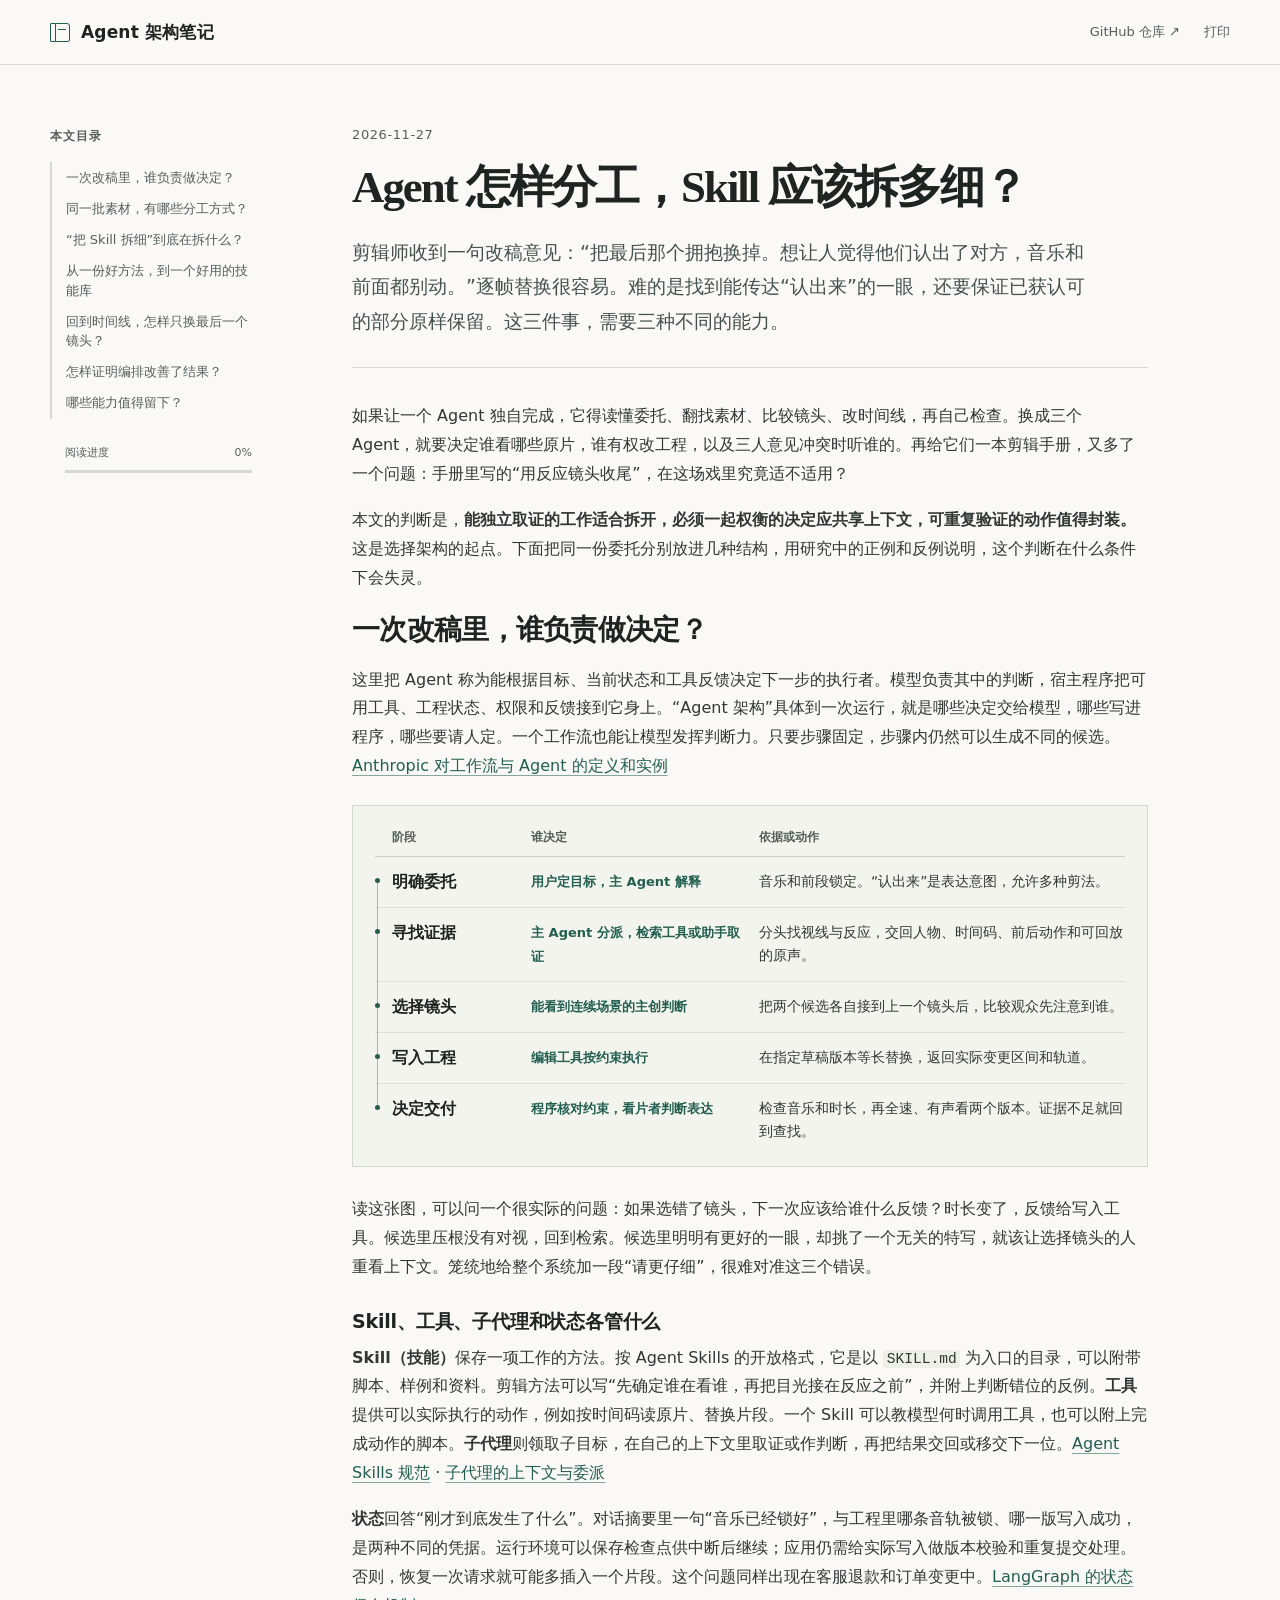
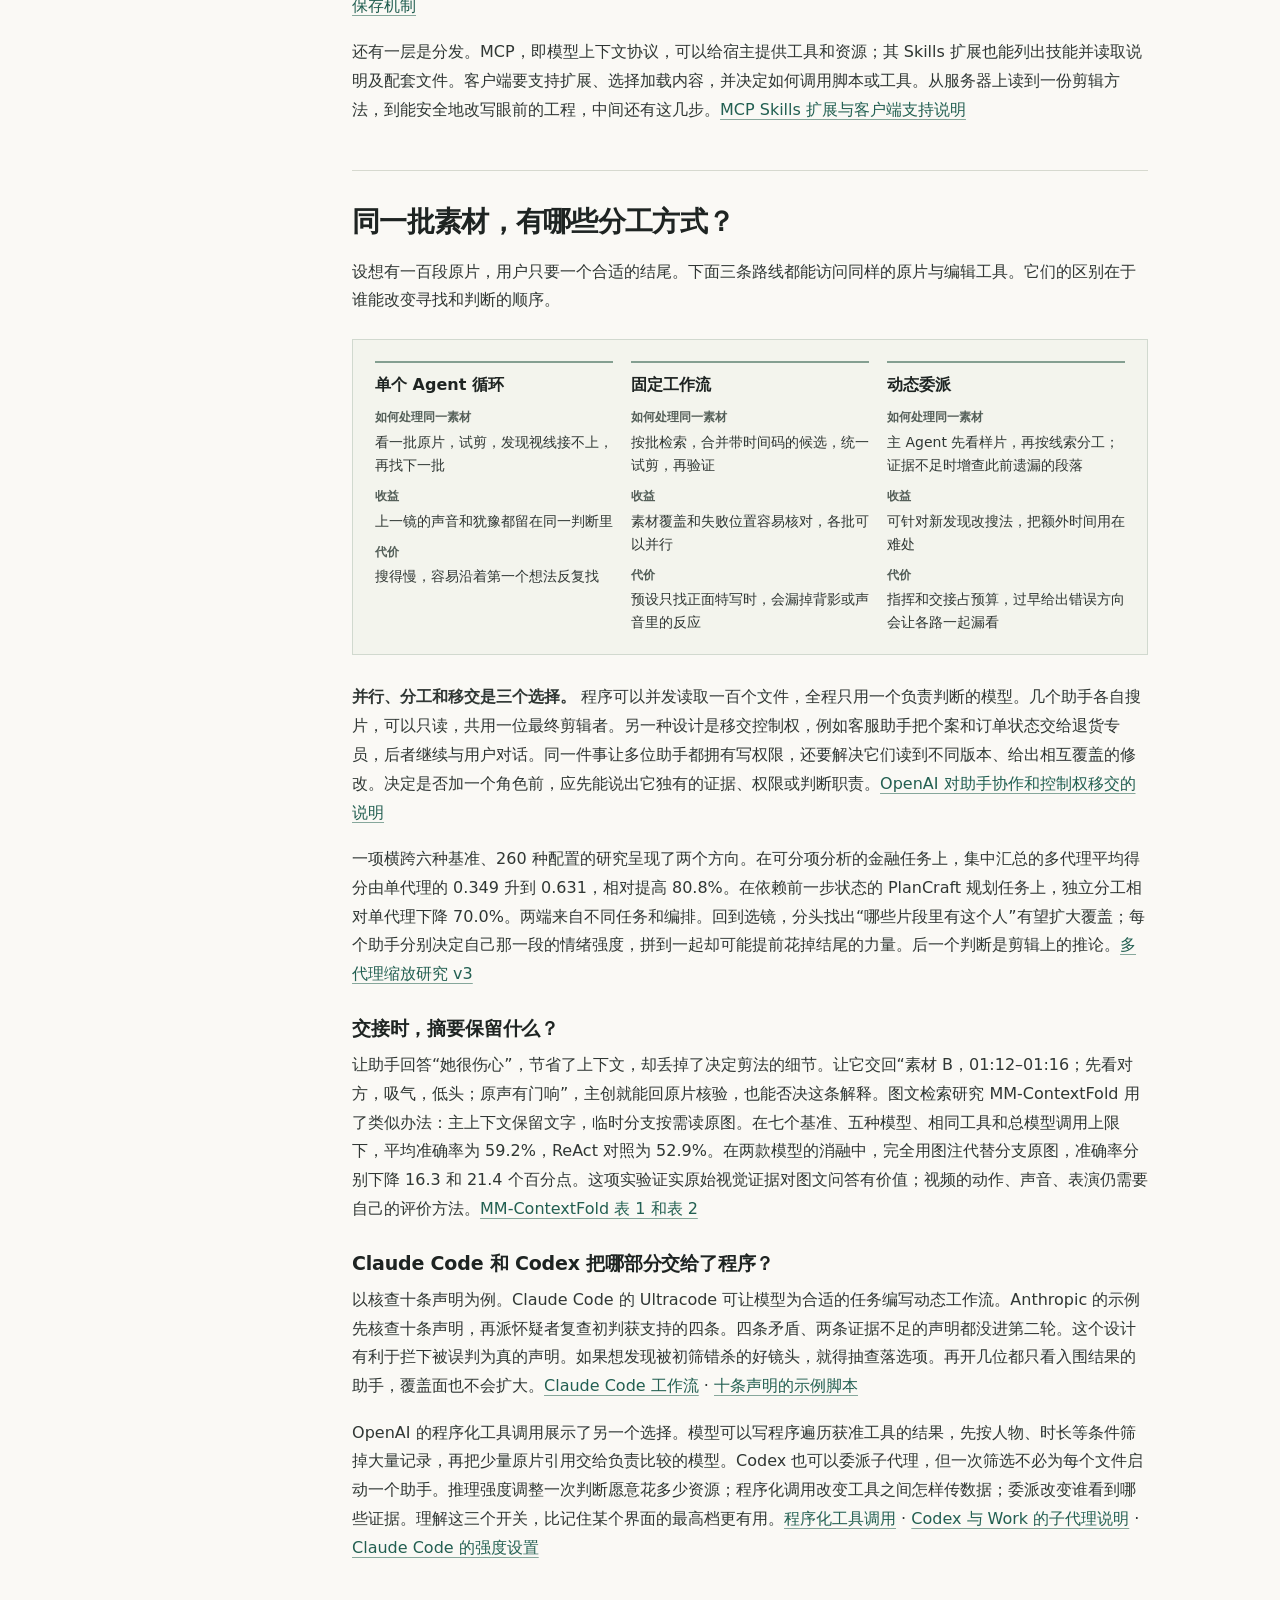
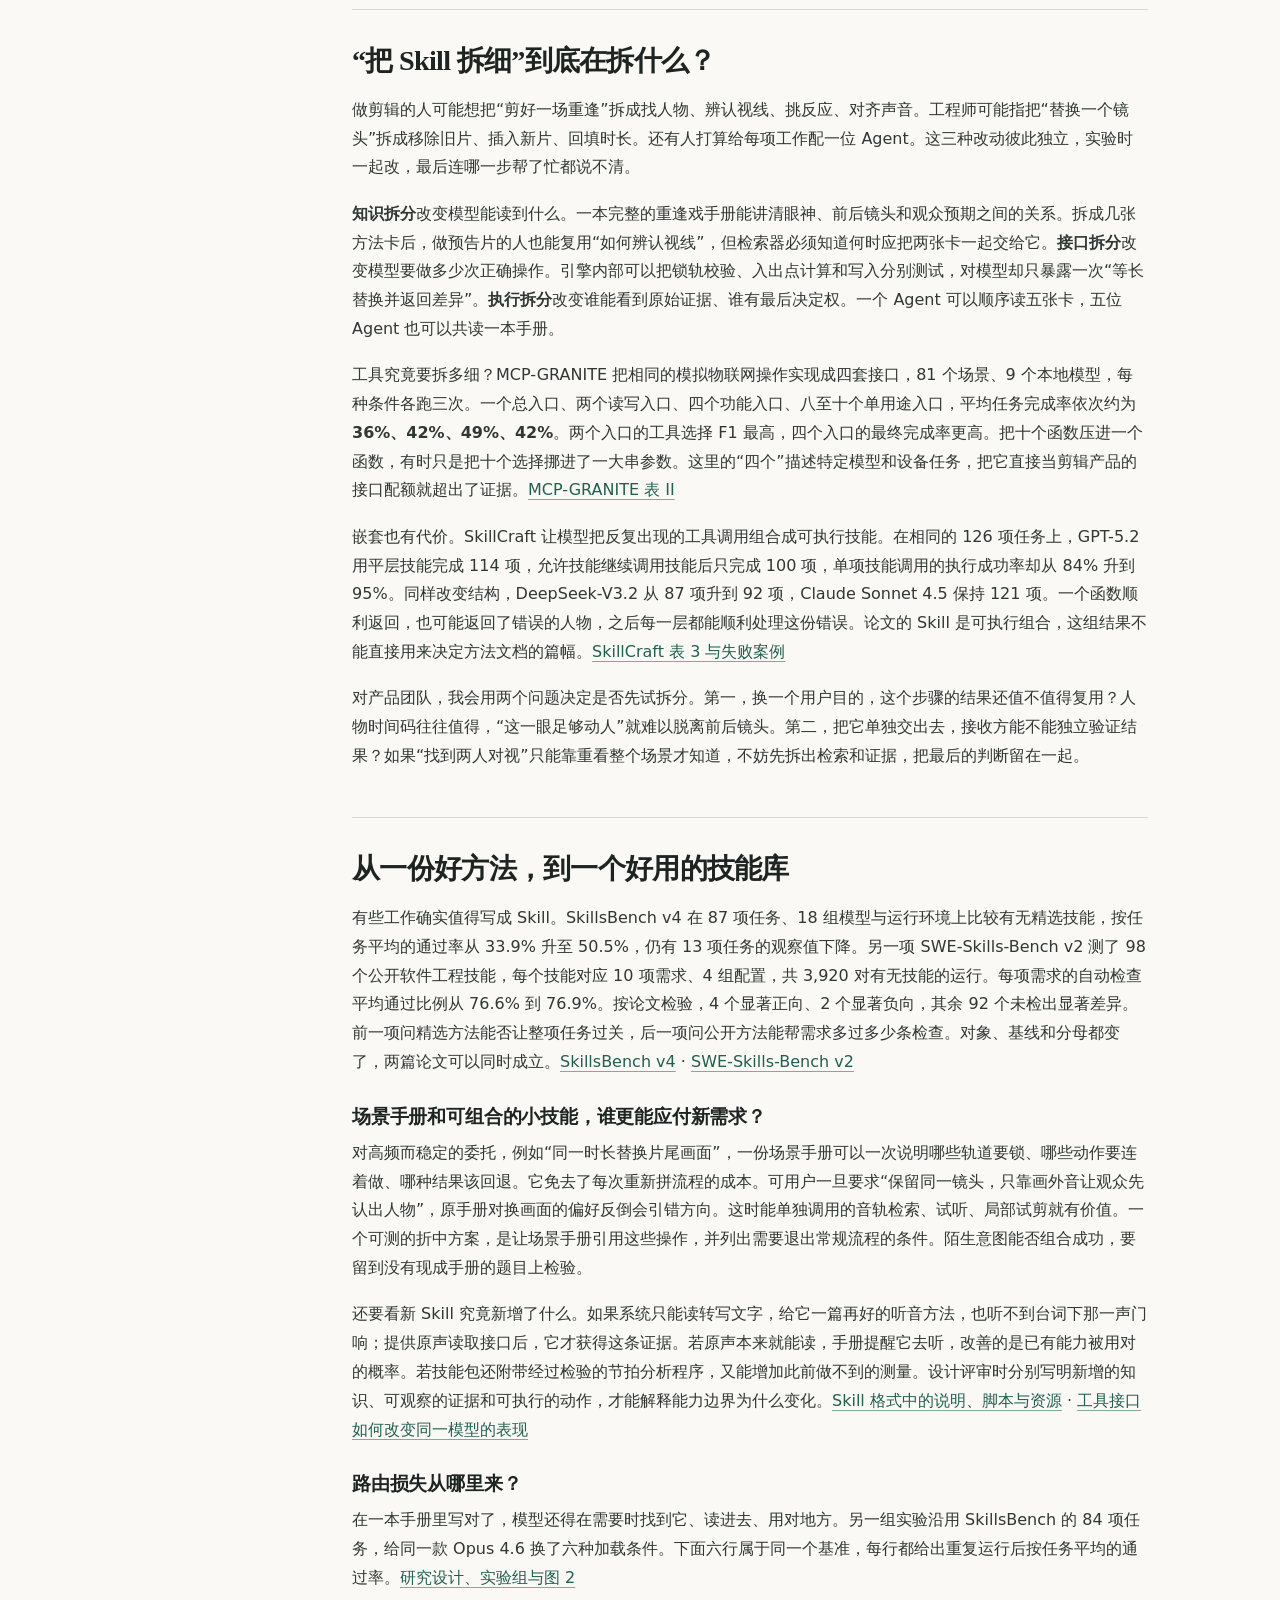
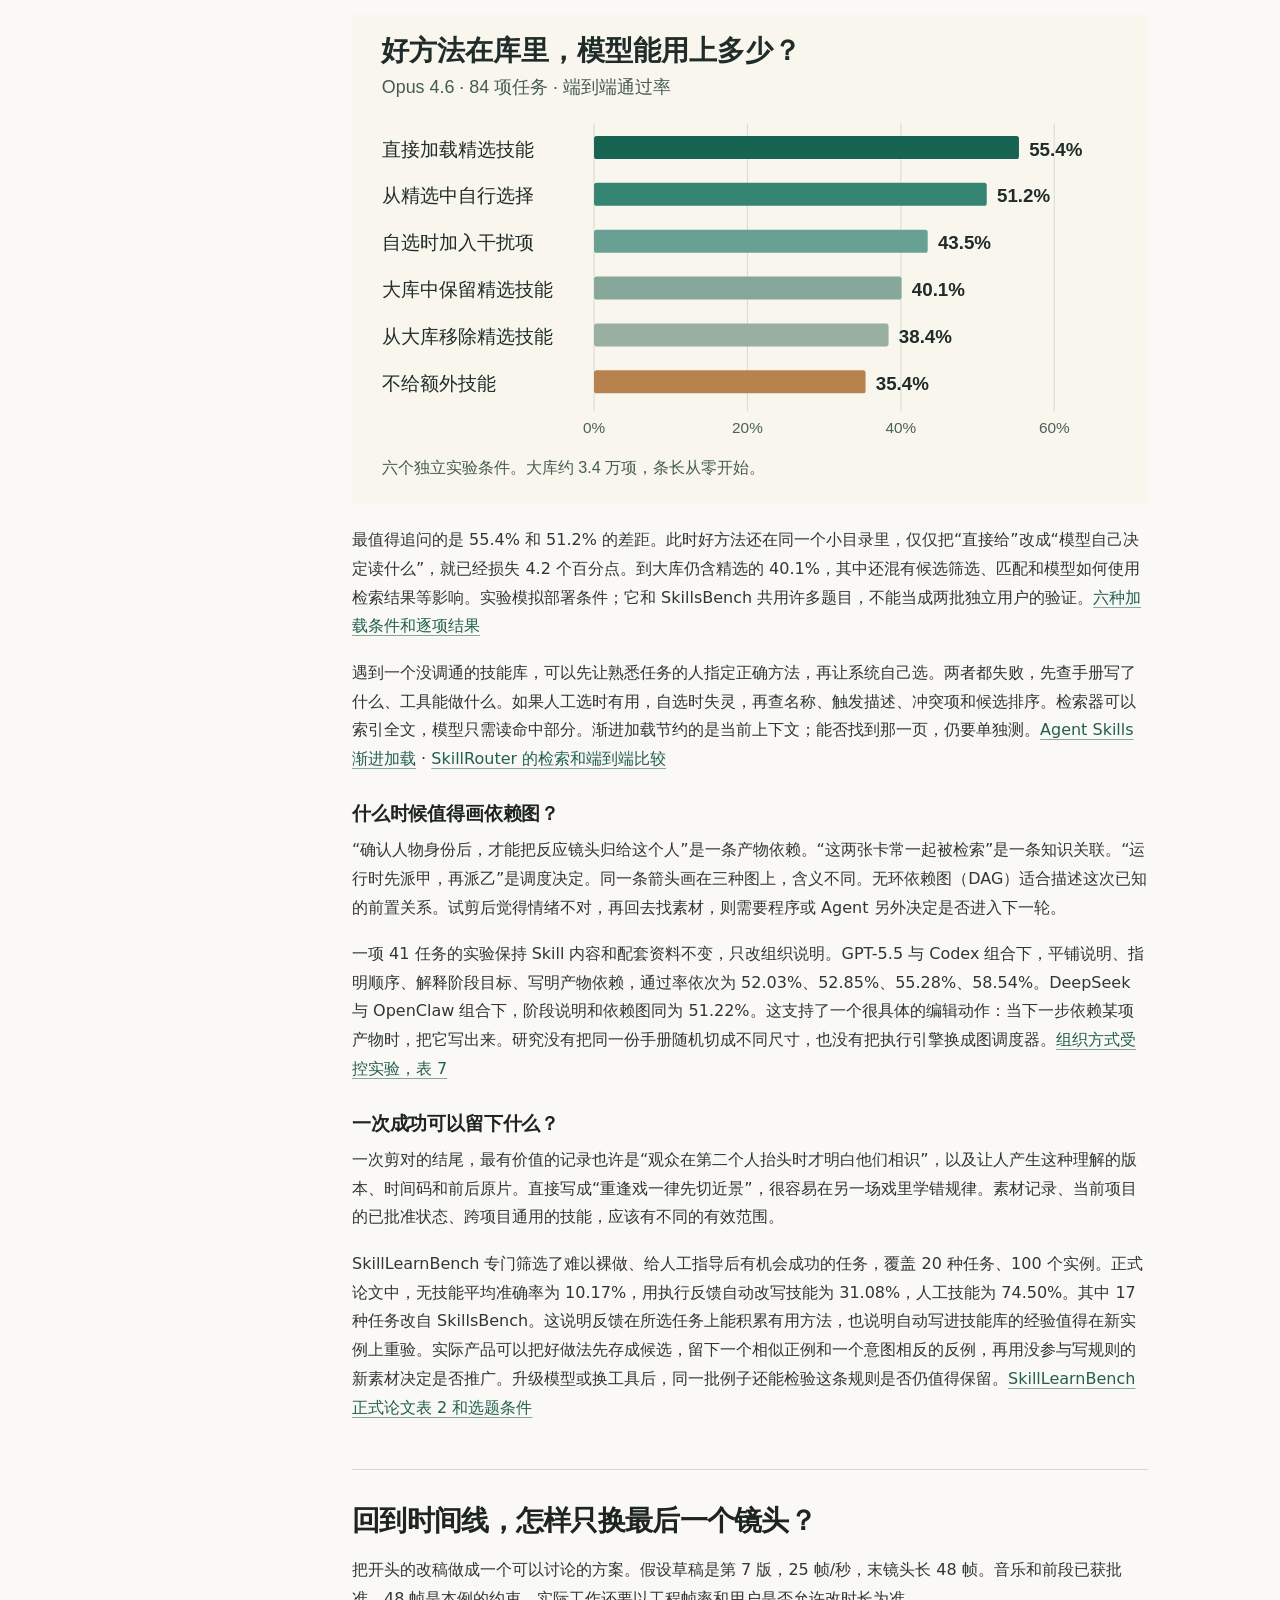
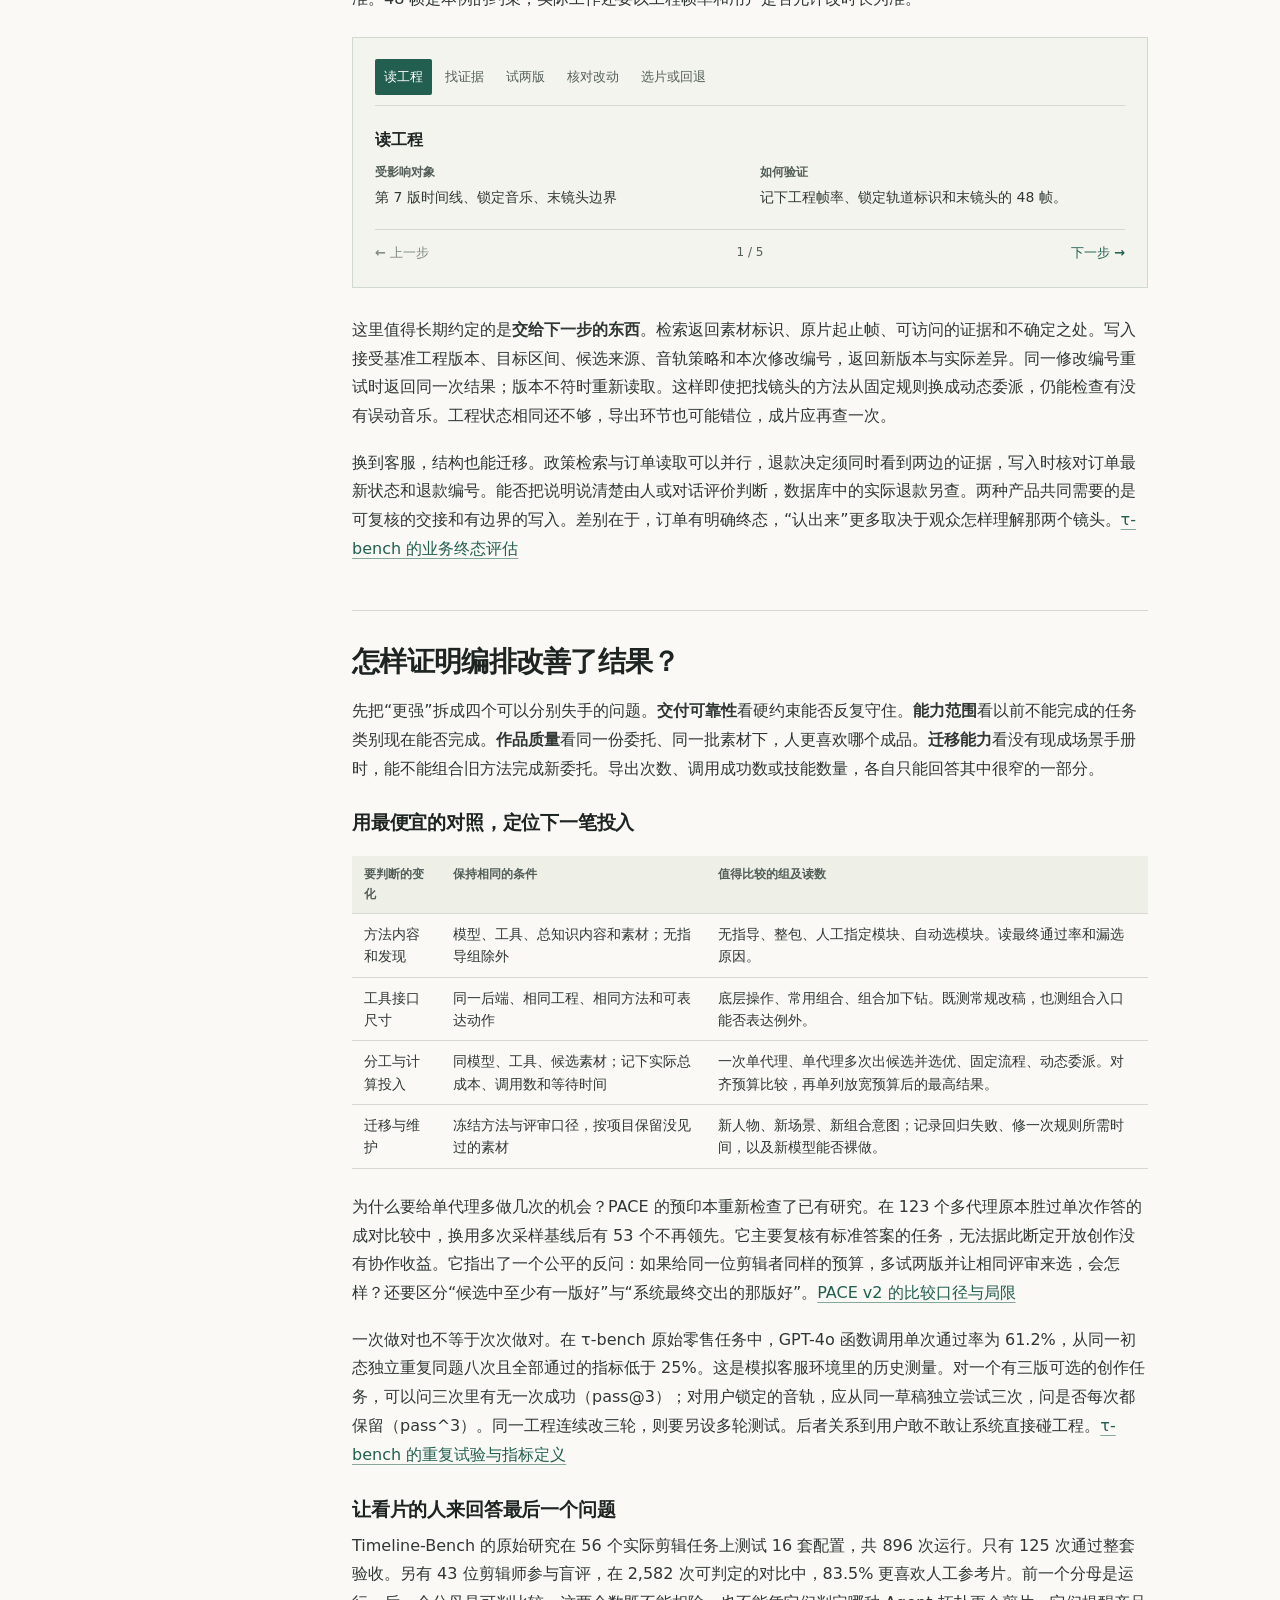
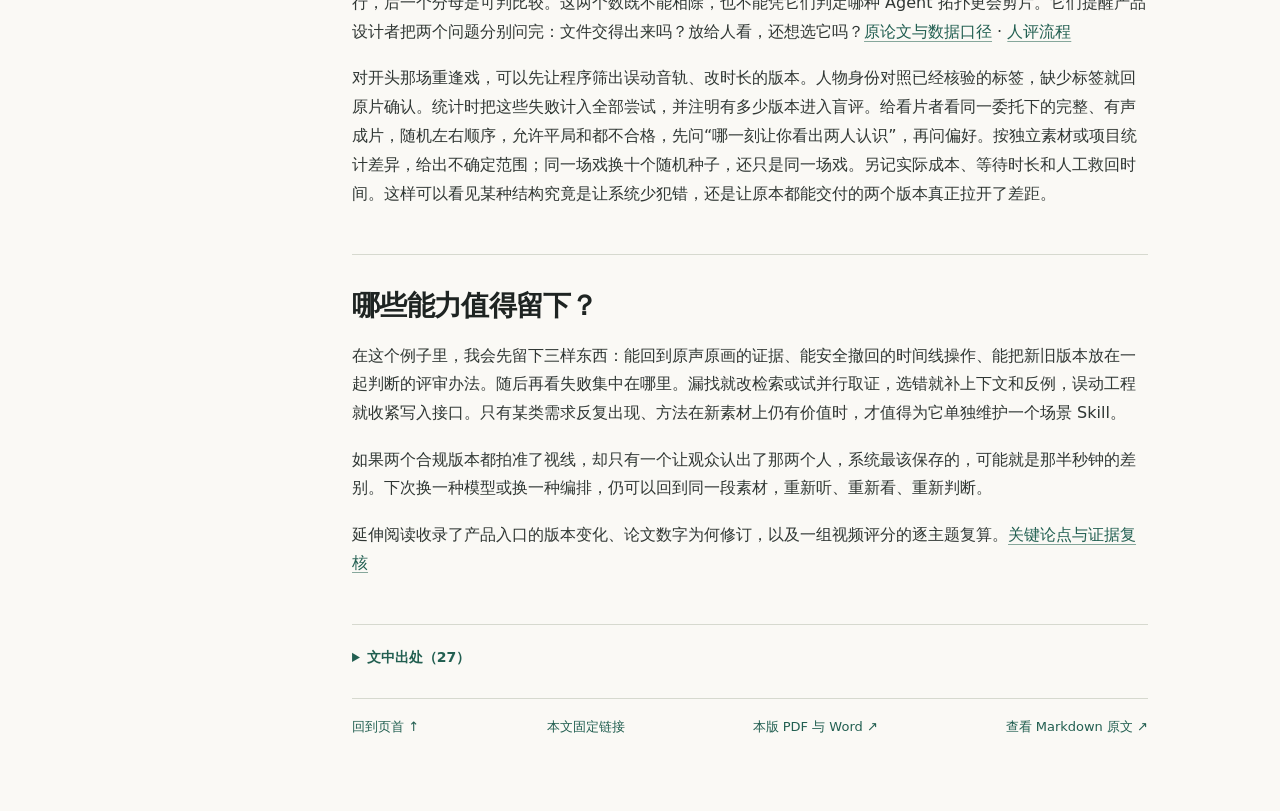
==== docs/articles/agent-and-skill-orchestration/index.html @ 5c0e684b "Publish research on agent architecture and skill orchestration" ====
<!doctype html>
<html lang="zh-CN">
<head>
  <meta charset="utf-8">
  <meta name="viewport" content="width=device-width, initial-scale=1">
  <meta name="color-scheme" content="light">
  <meta name="description" content="同一份改稿委托，交给单个 Agent、固定工作流和动态委派会有什么不同？以一次镜头替换为例，对照技能评测与视频评审，讨论专业方法该拆多细，以及怎样验证成片质量。">
  <title>Agent 怎样分工，Skill 应该拆多细？ · Agent 架构笔记</title>
  <link rel="canonical" href="https://dengxianghua888-ops.github.io/agent-architecture-notes/articles/agent-and-skill-orchestration/">
  <meta property="og:type" content="article">
  <meta property="og:locale" content="zh_CN">
  <meta property="og:site_name" content="Agent 架构笔记">
  <meta property="og:title" content="Agent 怎样分工，Skill 应该拆多细？">
  <meta property="og:description" content="同一份改稿委托，交给单个 Agent、固定工作流和动态委派会有什么不同？以一次镜头替换为例，对照技能评测与视频评审，讨论专业方法该拆多细，以及怎样验证成片质量。">
  <meta property="og:url" content="https://dengxianghua888-ops.github.io/agent-architecture-notes/articles/agent-and-skill-orchestration/">
  <meta property="og:image" content="https://dengxianghua888-ops.github.io/agent-architecture-notes/assets/media/share-agent-orchestration.png">
  <meta property="og:image:alt" content="Agent 怎样分工，Skill 应该拆多细？">
  <meta name="twitter:image" content="https://dengxianghua888-ops.github.io/agent-architecture-notes/assets/media/share-agent-orchestration.png">
  <meta property="og:image:type" content="image/png">
  <meta property="og:image:width" content="1200">
  <meta property="og:image:height" content="630">
  <meta name="twitter:card" content="summary_large_image">
  <meta name="twitter:title" content="Agent 怎样分工，Skill 应该拆多细？">
  <meta name="twitter:description" content="同一份改稿委托，交给单个 Agent、固定工作流和动态委派会有什么不同？以一次镜头替换为例，对照技能评测与视频评审，讨论专业方法该拆多细，以及怎样验证成片质量。">
  <link rel="stylesheet" href="../../assets/reader.css">
  <script src="../../assets/reader.js" defer></script>
</head>
<body id="top">
<a class="skip" href="#reading">跳到正文</a>
<header class="mast">
  <div class="mast-in">
    <a class="wordmark" href="../../"><span class="book" aria-hidden="true"></span>Agent 架构笔记</a>
    <div class="actions"><a href="https://github.com/dengxianghua888-ops/agent-architecture-notes">GitHub 仓库 ↗</a><button type="button" data-print hidden>打印</button></div>
  </div>
</header>
<div class="mobile-nav">
  <details><summary><span>文章目录</span><span class="summary-icon" aria-hidden="true"></span></summary><nav aria-label="移动端文章目录"><ol class="toc-list"><li><a href="#anatomy" data-section="anatomy">一次改稿里，谁负责做决定？</a></li><li><a href="#coordination" data-section="coordination">同一批素材，有哪些分工方式？</a></li><li><a href="#granularity" data-section="granularity">“把 Skill 拆细”到底在拆什么？</a></li><li><a href="#library" data-section="library">从一份好方法，到一个好用的技能库</a></li><li><a href="#recut" data-section="recut">回到时间线，怎样只换最后一个镜头？</a></li><li><a href="#evaluation" data-section="evaluation">怎样证明编排改善了结果？</a></li><li><a href="#closing" data-section="closing">哪些能力值得留下？</a></li></ol></nav></details>
</div>
<div class="layout">
  <aside class="rail" aria-label="阅读导航"><div class="rail-inner">
    <div class="rail-title">本文目录</div><nav aria-label="章节目录"><ol class="toc-list"><li><a href="#anatomy" data-section="anatomy">一次改稿里，谁负责做决定？</a></li><li><a href="#coordination" data-section="coordination">同一批素材，有哪些分工方式？</a></li><li><a href="#granularity" data-section="granularity">“把 Skill 拆细”到底在拆什么？</a></li><li><a href="#library" data-section="library">从一份好方法，到一个好用的技能库</a></li><li><a href="#recut" data-section="recut">回到时间线，怎样只换最后一个镜头？</a></li><li><a href="#evaluation" data-section="evaluation">怎样证明编排改善了结果？</a></li><li><a href="#closing" data-section="closing">哪些能力值得留下？</a></li></ol></nav>
    <div class="reading-progress" hidden><div><span>阅读进度</span><span data-percent>0%</span></div><progress max="100" value="0" aria-label="阅读进度"></progress></div>
  </div></aside>
  <main class="reader" id="reading" tabindex="-1">
    <article aria-labelledby="article-title">
      <header class="article-head"><div class="date">2026-11-27</div><h1 id="article-title">Agent 怎样分工，Skill 应该拆多细？</h1><div class="lead"><p>剪辑师收到一句改稿意见：“把最后那个拥抱换掉。想让人觉得他们认出了对方，音乐和前面都别动。”逐帧替换很容易。难的是找到能传达“认出来”的一眼，还要保证已获认可的部分原样保留。这三件事，需要三种不同的能力。</p></div></header>
      <p>如果让一个 Agent 独自完成，它得读懂委托、翻找素材、比较镜头、改时间线，再自己检查。换成三个 Agent，就要决定谁看哪些原片，谁有权改工程，以及三人意见冲突时听谁的。再给它们一本剪辑手册，又多了一个问题：手册里写的“用反应镜头收尾”，在这场戏里究竟适不适用？</p>
<p>本文的判断是，<strong>能独立取证的工作适合拆开，必须一起权衡的决定应共享上下文，可重复验证的动作值得封装。</strong> 这是选择架构的起点。下面把同一份委托分别放进几种结构，用研究中的正例和反例说明，这个判断在什么条件下会失灵。</p>
<section class="chapter" id="anatomy">
<h2>一次改稿里，谁负责做决定？<a class="anchor" href="#anatomy" aria-label="本节链接">#</a></h2>
<p>这里把 Agent 称为能根据目标、当前状态和工具反馈决定下一步的执行者。模型负责其中的判断，宿主程序把可用工具、工程状态、权限和反馈接到它身上。“Agent 架构”具体到一次运行，就是哪些决定交给模型，哪些写进程序，哪些要请人定。一个工作流也能让模型发挥判断力。只要步骤固定，步骤内仍然可以生成不同的候选。<a href="https://www.anthropic.com/engineering/building-effective-agents">Anthropic 对工作流与 Agent 的定义和实例</a></p>
<figure class="diagram" aria-label="控制权流程"><div class="flow-labels" aria-hidden="true"><span>阶段</span><span>谁决定</span><span>依据或动作</span></div><ol class="flow vertical"><li><strong>明确委托</strong><div class="owner">用户定目标，主 Agent 解释</div><div class="desc">音乐和前段锁定。“认出来”是表达意图，允许多种剪法。</div></li><li><strong>寻找证据</strong><div class="owner">主 Agent 分派，检索工具或助手取证</div><div class="desc">分头找视线与反应，交回人物、时间码、前后动作和可回放的原声。</div></li><li><strong>选择镜头</strong><div class="owner">能看到连续场景的主创判断</div><div class="desc">把两个候选各自接到上一个镜头后，比较观众先注意到谁。</div></li><li><strong>写入工程</strong><div class="owner">编辑工具按约束执行</div><div class="desc">在指定草稿版本等长替换，返回实际变更区间和轨道。</div></li><li><strong>决定交付</strong><div class="owner">程序核对约束，看片者判断表达</div><div class="desc">检查音乐和时长，再全速、有声看两个版本。证据不足就回到查找。</div></li></ol></figure>
<p>读这张图，可以问一个很实际的问题：如果选错了镜头，下一次应该给谁什么反馈？时长变了，反馈给写入工具。候选里压根没有对视，回到检索。候选里明明有更好的一眼，却挑了一个无关的特写，就该让选择镜头的人重看上下文。笼统地给整个系统加一段“请更仔细”，很难对准这三个错误。</p>
<h3 id="skill工具子代理和状态各管什么">Skill、工具、子代理和状态各管什么<a class="anchor" href="#skill工具子代理和状态各管什么" aria-label="本节链接">#</a></h3>
<p><strong>Skill（技能）</strong>保存一项工作的方法。按 Agent Skills 的开放格式，它是以 <code>SKILL.md</code> 为入口的目录，可以附带脚本、样例和资料。剪辑方法可以写“先确定谁在看谁，再把目光接在反应之前”，并附上判断错位的反例。<strong>工具</strong>提供可以实际执行的动作，例如按时间码读原片、替换片段。一个 Skill 可以教模型何时调用工具，也可以附上完成动作的脚本。<strong>子代理</strong>则领取子目标，在自己的上下文里取证或作判断，再把结果交回或移交下一位。<a href="https://agentskills.io/specification">Agent Skills 规范</a> · <a href="https://code.claude.com/docs/en/sub-agents">子代理的上下文与委派</a></p>
<p><strong>状态</strong>回答“刚才到底发生了什么”。对话摘要里一句“音乐已经锁好”，与工程里哪条音轨被锁、哪一版写入成功，是两种不同的凭据。运行环境可以保存检查点供中断后继续；应用仍需给实际写入做版本校验和重复提交处理。否则，恢复一次请求就可能多插入一个片段。这个问题同样出现在客服退款和订单变更中。<a href="https://docs.langchain.com/oss/python/langgraph/persistence">LangGraph 的状态保存机制</a></p>
<p>还有一层是分发。MCP，即模型上下文协议，可以给宿主提供工具和资源；其 Skills 扩展也能列出技能并读取说明及配套文件。客户端要支持扩展、选择加载内容，并决定如何调用脚本或工具。从服务器上读到一份剪辑方法，到能安全地改写眼前的工程，中间还有这几步。<a href="https://modelcontextprotocol.io/extensions/skills/overview">MCP Skills 扩展与客户端支持说明</a></p>
</section>
<section class="chapter" id="coordination">
<h2>同一批素材，有哪些分工方式？<a class="anchor" href="#coordination" aria-label="本节链接">#</a></h2>
<p>设想有一百段原片，用户只要一个合适的结尾。下面三条路线都能访问同样的原片与编辑工具。它们的区别在于谁能改变寻找和判断的顺序。</p>
<figure class="diagram" aria-label="同一素材的方案比较"><div class="routes"><div class="route"><strong>单个 Agent 循环</strong><dl><dt>如何处理同一素材</dt><dd>看一批原片，试剪，发现视线接不上，再找下一批</dd><dt>收益</dt><dd>上一镜的声音和犹豫都留在同一判断里</dd><dt>代价</dt><dd>搜得慢，容易沿着第一个想法反复找</dd></dl></div><div class="route"><strong>固定工作流</strong><dl><dt>如何处理同一素材</dt><dd>按批检索，合并带时间码的候选，统一试剪，再验证</dd><dt>收益</dt><dd>素材覆盖和失败位置容易核对，各批可以并行</dd><dt>代价</dt><dd>预设只找正面特写时，会漏掉背影或声音里的反应</dd></dl></div><div class="route"><strong>动态委派</strong><dl><dt>如何处理同一素材</dt><dd>主 Agent 先看样片，再按线索分工；证据不足时增查此前遗漏的段落</dd><dt>收益</dt><dd>可针对新发现改搜法，把额外时间用在难处</dd><dt>代价</dt><dd>指挥和交接占预算，过早给出错误方向会让各路一起漏看</dd></dl></div></div></figure>
<p><strong>并行、分工和移交是三个选择。</strong> 程序可以并发读取一百个文件，全程只用一个负责判断的模型。几个助手各自搜片，可以只读，共用一位最终剪辑者。另一种设计是移交控制权，例如客服助手把个案和订单状态交给退货专员，后者继续与用户对话。同一件事让多位助手都拥有写权限，还要解决它们读到不同版本、给出相互覆盖的修改。决定是否加一个角色前，应先能说出它独有的证据、权限或判断职责。<a href="https://developers.openai.com/api/docs/guides/agents/orchestration#use-handoffs-for-delegated-ownership">OpenAI 对助手协作和控制权移交的说明</a></p>
<p>一项横跨六种基准、260 种配置的研究呈现了两个方向。在可分项分析的金融任务上，集中汇总的多代理平均得分由单代理的 0.349 升到 0.631，相对提高 80.8%。在依赖前一步状态的 PlanCraft 规划任务上，独立分工相对单代理下降 70.0%。两端来自不同任务和编排。回到选镜，分头找出“哪些片段里有这个人”有望扩大覆盖；每个助手分别决定自己那一段的情绪强度，拼到一起却可能提前花掉结尾的力量。后一个判断是剪辑上的推论。<a href="https://arxiv.org/html/2512.08296v3">多代理缩放研究 v3</a></p>
<h3 id="交接时摘要保留什么">交接时，摘要保留什么？<a class="anchor" href="#交接时摘要保留什么" aria-label="本节链接">#</a></h3>
<p>让助手回答“她很伤心”，节省了上下文，却丢掉了决定剪法的细节。让它交回“素材 B，01:12–01:16；先看对方，吸气，低头；原声有门响”，主创就能回原片核验，也能否决这条解释。图文检索研究 MM-ContextFold 用了类似办法：主上下文保留文字，临时分支按需读原图。在七个基准、五种模型、相同工具和总模型调用上限下，平均准确率为 59.2%，ReAct 对照为 52.9%。在两款模型的消融中，完全用图注代替分支原图，准确率分别下降 16.3 和 21.4 个百分点。这项实验证实原始视觉证据对图文问答有价值；视频的动作、声音、表演仍需要自己的评价方法。<a href="https://arxiv.org/html/2609.23121v1">MM-ContextFold 表 1 和表 2</a></p>
<h3 id="claude-code-和-codex-把哪部分交给了程序">Claude Code 和 Codex 把哪部分交给了程序？<a class="anchor" href="#claude-code-和-codex-把哪部分交给了程序" aria-label="本节链接">#</a></h3>
<p>以核查十条声明为例。Claude Code 的 Ultracode 可让模型为合适的任务编写动态工作流。Anthropic 的示例先核查十条声明，再派怀疑者复查初判获支持的四条。四条矛盾、两条证据不足的声明都没进第二轮。这个设计有利于拦下被误判为真的声明。如果想发现被初筛错杀的好镜头，就得抽查落选项。再开几位都只看入围结果的助手，覆盖面也不会扩大。<a href="https://code.claude.com/docs/en/workflows">Claude Code 工作流</a> · <a href="https://platform.claude.com/cookbook/claude-agent-sdk-08-dynamic-workflows">十条声明的示例脚本</a></p>
<p>OpenAI 的程序化工具调用展示了另一个选择。模型可以写程序遍历获准工具的结果，先按人物、时长等条件筛掉大量记录，再把少量原片引用交给负责比较的模型。Codex 也可以委派子代理，但一次筛选不必为每个文件启动一个助手。推理强度调整一次判断愿意花多少资源；程序化调用改变工具之间怎样传数据；委派改变谁看到哪些证据。理解这三个开关，比记住某个界面的最高档更有用。<a href="https://developers.openai.com/api/docs/guides/tools-programmatic-tool-calling">程序化工具调用</a> · <a href="https://learn.chatgpt.com/docs/agent-configuration/subagents">Codex 与 Work 的子代理说明</a> · <a href="https://code.claude.com/docs/en/model-config">Claude Code 的强度设置</a></p>
</section>
<section class="chapter" id="granularity">
<h2>“把 Skill 拆细”到底在拆什么？<a class="anchor" href="#granularity" aria-label="本节链接">#</a></h2>
<p>做剪辑的人可能想把“剪好一场重逢”拆成找人物、辨认视线、挑反应、对齐声音。工程师可能指把“替换一个镜头”拆成移除旧片、插入新片、回填时长。还有人打算给每项工作配一位 Agent。这三种改动彼此独立，实验时一起改，最后连哪一步帮了忙都说不清。</p>
<p><strong>知识拆分</strong>改变模型能读到什么。一本完整的重逢戏手册能讲清眼神、前后镜头和观众预期之间的关系。拆成几张方法卡后，做预告片的人也能复用“如何辨认视线”，但检索器必须知道何时应把两张卡一起交给它。<strong>接口拆分</strong>改变模型要做多少次正确操作。引擎内部可以把锁轨校验、入出点计算和写入分别测试，对模型却只暴露一次“等长替换并返回差异”。<strong>执行拆分</strong>改变谁能看到原始证据、谁有最后决定权。一个 Agent 可以顺序读五张卡，五位 Agent 也可以共读一本手册。</p>
<p>工具究竟要拆多细？MCP-GRANITE 把相同的模拟物联网操作实现成四套接口，81 个场景、9 个本地模型，每种条件各跑三次。一个总入口、两个读写入口、四个功能入口、八至十个单用途入口，平均任务完成率依次约为 <strong>36%、42%、49%、42%</strong>。两个入口的工具选择 F1 最高，四个入口的最终完成率更高。把十个函数压进一个函数，有时只是把十个选择挪进了一大串参数。这里的“四个”描述特定模型和设备任务，把它直接当剪辑产品的接口配额就超出了证据。<a href="https://arxiv.org/html/2609.24161v1">MCP-GRANITE 表 II</a></p>
<p>嵌套也有代价。SkillCraft 让模型把反复出现的工具调用组合成可执行技能。在相同的 126 项任务上，GPT-5.2 用平层技能完成 114 项，允许技能继续调用技能后只完成 100 项，单项技能调用的执行成功率却从 84% 升到 95%。同样改变结构，DeepSeek-V3.2 从 87 项升到 92 项，Claude Sonnet 4.5 保持 121 项。一个函数顺利返回，也可能返回了错误的人物，之后每一层都能顺利处理这份错误。论文的 Skill 是可执行组合，这组结果不能直接用来决定方法文档的篇幅。<a href="https://arxiv.org/html/2603.00718v2">SkillCraft 表 3 与失败案例</a></p>
<p>对产品团队，我会用两个问题决定是否先试拆分。第一，换一个用户目的，这个步骤的结果还值不值得复用？人物时间码往往值得，“这一眼足够动人”就难以脱离前后镜头。第二，把它单独交出去，接收方能不能独立验证结果？如果“找到两人对视”只能靠重看整个场景才知道，不妨先拆出检索和证据，把最后的判断留在一起。</p>
</section>
<section class="chapter" id="library">
<h2>从一份好方法，到一个好用的技能库<a class="anchor" href="#library" aria-label="本节链接">#</a></h2>
<p>有些工作确实值得写成 Skill。SkillsBench v4 在 87 项任务、18 组模型与运行环境上比较有无精选技能，按任务平均的通过率从 33.9% 升至 50.5%，仍有 13 项任务的观察值下降。另一项 SWE-Skills-Bench v2 测了 98 个公开软件工程技能，每个技能对应 10 项需求、4 组配置，共 3,920 对有无技能的运行。每项需求的自动检查平均通过比例从 76.6% 到 76.9%。按论文检验，4 个显著正向、2 个显著负向，其余 92 个未检出显著差异。前一项问精选方法能否让整项任务过关，后一项问公开方法能帮需求多过多少条检查。对象、基线和分母都变了，两篇论文可以同时成立。<a href="https://arxiv.org/html/2602.12670v4">SkillsBench v4</a> · <a href="https://arxiv.org/html/2603.15401v2">SWE-Skills-Bench v2</a></p>
<h3 id="场景手册和可组合的小技能谁更能应付新需求">场景手册和可组合的小技能，谁更能应付新需求？<a class="anchor" href="#场景手册和可组合的小技能谁更能应付新需求" aria-label="本节链接">#</a></h3>
<p>对高频而稳定的委托，例如“同一时长替换片尾画面”，一份场景手册可以一次说明哪些轨道要锁、哪些动作要连着做、哪种结果该回退。它免去了每次重新拼流程的成本。可用户一旦要求“保留同一镜头，只靠画外音让观众先认出人物”，原手册对换画面的偏好反倒会引错方向。这时能单独调用的音轨检索、试听、局部试剪就有价值。一个可测的折中方案，是让场景手册引用这些操作，并列出需要退出常规流程的条件。陌生意图能否组合成功，要留到没有现成手册的题目上检验。</p>
<p>还要看新 Skill 究竟新增了什么。如果系统只能读转写文字，给它一篇再好的听音方法，也听不到台词下那一声门响；提供原声读取接口后，它才获得这条证据。若原声本来就能读，手册提醒它去听，改善的是已有能力被用对的概率。若技能包还附带经过检验的节拍分析程序，又能增加此前做不到的测量。设计评审时分别写明新增的知识、可观察的证据和可执行的动作，才能解释能力边界为什么变化。<a href="https://agentskills.io/specification">Skill 格式中的说明、脚本与资源</a> · <a href="https://arxiv.org/html/2405.15793">工具接口如何改变同一模型的表现</a></p>
<h3 id="路由损失从哪里来">路由损失从哪里来？<a class="anchor" href="#路由损失从哪里来" aria-label="本节链接">#</a></h3>
<p>在一本手册里写对了，模型还得在需要时找到它、读进去、用对地方。另一组实验沿用 SkillsBench 的 84 项任务，给同一款 Opus 4.6 换了六种加载条件。下面六行属于同一个基准，每行都给出重复运行后按任务平均的通过率。<a href="https://arxiv.org/html/2604.04323">研究设计、实验组与图 2</a></p>
<figure class="illustration"><a href="../../assets/media/skill-discovery.svg" aria-label="查看原图：同一模型的任务通过率：强制加载精选技能 55.4%，自选精选 51.2%，加入干扰项 43.5%，约 3.4 万项中包含精选 40.1%，移除精选 38.4%，无技能 35.4%。"><img src="../../assets/media/skill-discovery.svg" loading="lazy" decoding="async" alt="同一模型的任务通过率：强制加载精选技能 55.4%，自选精选 51.2%，加入干扰项 43.5%，约 3.4 万项中包含精选 40.1%，移除精选 38.4%，无技能 35.4%。"></a></figure>
<p>最值得追问的是 55.4% 和 51.2% 的差距。此时好方法还在同一个小目录里，仅仅把“直接给”改成“模型自己决定读什么”，就已经损失 4.2 个百分点。到大库仍含精选的 40.1%，其中还混有候选筛选、匹配和模型如何使用检索结果等影响。实验模拟部署条件；它和 SkillsBench 共用许多题目，不能当成两批独立用户的验证。<a href="https://arxiv.org/html/2604.04323">六种加载条件和逐项结果</a></p>
<p>遇到一个没调通的技能库，可以先让熟悉任务的人指定正确方法，再让系统自己选。两者都失败，先查手册写了什么、工具能做什么。如果人工选时有用，自选时失灵，再查名称、触发描述、冲突项和候选排序。检索器可以索引全文，模型只需读命中部分。渐进加载节约的是当前上下文；能否找到那一页，仍要单独测。<a href="https://agentskills.io/specification">Agent Skills 渐进加载</a> · <a href="https://arxiv.org/html/2603.22455v5">SkillRouter 的检索和端到端比较</a></p>
<h3 id="什么时候值得画依赖图">什么时候值得画依赖图？<a class="anchor" href="#什么时候值得画依赖图" aria-label="本节链接">#</a></h3>
<p>“确认人物身份后，才能把反应镜头归给这个人”是一条产物依赖。“这两张卡常一起被检索”是一条知识关联。“运行时先派甲，再派乙”是调度决定。同一条箭头画在三种图上，含义不同。无环依赖图（DAG）适合描述这次已知的前置关系。试剪后觉得情绪不对，再回去找素材，则需要程序或 Agent 另外决定是否进入下一轮。</p>
<p>一项 41 任务的实验保持 Skill 内容和配套资料不变，只改组织说明。GPT-5.5 与 Codex 组合下，平铺说明、指明顺序、解释阶段目标、写明产物依赖，通过率依次为 52.03%、52.85%、55.28%、58.54%。DeepSeek 与 OpenClaw 组合下，阶段说明和依赖图同为 51.22%。这支持了一个很具体的编辑动作：当下一步依赖某项产物时，把它写出来。研究没有把同一份手册随机切成不同尺寸，也没有把执行引擎换成图调度器。<a href="https://arxiv.org/html/2610.08875v2">组织方式受控实验，表 7</a></p>
<h3 id="一次成功可以留下什么">一次成功可以留下什么？<a class="anchor" href="#一次成功可以留下什么" aria-label="本节链接">#</a></h3>
<p>一次剪对的结尾，最有价值的记录也许是“观众在第二个人抬头时才明白他们相识”，以及让人产生这种理解的版本、时间码和前后原片。直接写成“重逢戏一律先切近景”，很容易在另一场戏里学错规律。素材记录、当前项目的已批准状态、跨项目通用的技能，应该有不同的有效范围。</p>
<p>SkillLearnBench 专门筛选了难以裸做、给人工指导后有机会成功的任务，覆盖 20 种任务、100 个实例。正式论文中，无技能平均准确率为 10.17%，用执行反馈自动改写技能为 31.08%，人工技能为 74.50%。其中 17 种任务改自 SkillsBench。这说明反馈在所选任务上能积累有用方法，也说明自动写进技能库的经验值得在新实例上重验。实际产品可以把好做法先存成候选，留下一个相似正例和一个意图相反的反例，再用没参与写规则的新素材决定是否推广。升级模型或换工具后，同一批例子还能检验这条规则是否仍值得保留。<a href="https://proceedings.colm.cc/paper_files/paper/2026/file/475b85eb74d201bead9927807e713e95-Paper-Conference.pdf">SkillLearnBench 正式论文表 2 和选题条件</a></p>
</section>
<section class="chapter" id="recut">
<h2>回到时间线，怎样只换最后一个镜头？<a class="anchor" href="#recut" aria-label="本节链接">#</a></h2>
<p>把开头的改稿做成一个可以讨论的方案。假设草稿是第 7 版，25 帧/秒，末镜头长 48 帧。音乐和前段已获批准。48 帧是本例的约束，实际工作还要以工程帧率和用户是否允许改时长为准。</p>
<figure class="diagram" data-recut aria-label="局部重剪步骤"><div class="step-nav" aria-label="选择重剪步骤" hidden><button id="figure-3-step-1-button" type="button" aria-controls="figure-3-step-1">读工程</button><button id="figure-3-step-2-button" type="button" aria-controls="figure-3-step-2">找证据</button><button id="figure-3-step-3-button" type="button" aria-controls="figure-3-step-3">试两版</button><button id="figure-3-step-4-button" type="button" aria-controls="figure-3-step-4">核对改动</button><button id="figure-3-step-5-button" type="button" aria-controls="figure-3-step-5">选片或回退</button></div><div class="step-info" id="figure-3-step-1" data-step-panel><strong>读工程</strong><dl><div><dt>受影响对象</dt><dd>第 7 版时间线、锁定音乐、末镜头边界</dd></div><div><dt>如何验证</dt><dd>记下工程帧率、锁定轨道标识和末镜头的 48 帧。</dd></div></dl></div><div class="step-info" id="figure-3-step-2" data-step-panel><strong>找证据</strong><dl><div><dt>受影响对象</dt><dd>候选 A 的转身，候选 B 的抬眼</dd></div><div><dt>如何验证</dt><dd>各自交回可播放的原片区间。连同上一个镜头试听，确认人物、视线和原声。</dd></div></dl></div><div class="step-info" id="figure-3-step-3" data-step-panel><strong>试两版</strong><dl><div><dt>受影响对象</dt><dd>同一基版上的两个草稿</dd></div><div><dt>如何验证</dt><dd>每版只换末镜头画面，保持 48 帧。旧原声保留或静音按委托明确，音乐始终锁定。</dd></div></dl></div><div class="step-info" id="figure-3-step-4" data-step-panel><strong>核对改动</strong><dl><div><dt>受影响对象</dt><dd>时间线差异和导出片</dd></div><div><dt>如何验证</dt><dd>校验前段、音乐参数与对齐位置，核对真实导出。工程已变成第 8 版时先重新读取。</dd></div></dl></div><div class="step-info" id="figure-3-step-5" data-step-panel><strong>选片或回退</strong><dl><div><dt>受影响对象</dt><dd>两个有声版本与原版</dd></div><div><dt>如何验证</dt><dd>随机顺序全速播放，让看片者指出在哪一刻看懂“认出对方”；都没看懂就换候选。</dd></div></dl></div><div class="step-actions" hidden><button type="button" data-prev>← 上一步</button><span class="position" aria-live="polite"></span><button type="button" data-next>下一步 →</button></div></figure>
<p>这里值得长期约定的是<strong>交给下一步的东西</strong>。检索返回素材标识、原片起止帧、可访问的证据和不确定之处。写入接受基准工程版本、目标区间、候选来源、音轨策略和本次修改编号，返回新版本与实际差异。同一修改编号重试时返回同一次结果；版本不符时重新读取。这样即使把找镜头的方法从固定规则换成动态委派，仍能检查有没有误动音乐。工程状态相同还不够，导出环节也可能错位，成片应再查一次。</p>
<p>换到客服，结构也能迁移。政策检索与订单读取可以并行，退款决定须同时看到两边的证据，写入时核对订单最新状态和退款编号。能否把说明说清楚由人或对话评价判断，数据库中的实际退款另查。两种产品共同需要的是可复核的交接和有边界的写入。差别在于，订单有明确终态，“认出来”更多取决于观众怎样理解那两个镜头。<a href="https://arxiv.org/html/2406.12045">τ-bench 的业务终态评估</a></p>
</section>
<section class="chapter" id="evaluation">
<h2>怎样证明编排改善了结果？<a class="anchor" href="#evaluation" aria-label="本节链接">#</a></h2>
<p>先把“更强”拆成四个可以分别失手的问题。<strong>交付可靠性</strong>看硬约束能否反复守住。<strong>能力范围</strong>看以前不能完成的任务类别现在能否完成。<strong>作品质量</strong>看同一份委托、同一批素材下，人更喜欢哪个成品。<strong>迁移能力</strong>看没有现成场景手册时，能不能组合旧方法完成新委托。导出次数、调用成功数或技能数量，各自只能回答其中很窄的一部分。</p>
<h3 id="用最便宜的对照定位下一笔投入">用最便宜的对照，定位下一笔投入<a class="anchor" href="#用最便宜的对照定位下一笔投入" aria-label="本节链接">#</a></h3>
<div class="table-wrap"><table><thead><tr><th scope="col">要判断的变化</th><th scope="col">保持相同的条件</th><th scope="col">值得比较的组及读数</th></tr></thead><tbody><tr><td>方法内容和发现</td><td>模型、工具、总知识内容和素材；无指导组除外</td><td>无指导、整包、人工指定模块、自动选模块。读最终通过率和漏选原因。</td></tr><tr><td>工具接口尺寸</td><td>同一后端、相同工程、相同方法和可表达动作</td><td>底层操作、常用组合、组合加下钻。既测常规改稿，也测组合入口能否表达例外。</td></tr><tr><td>分工与计算投入</td><td>同模型、工具、候选素材；记下实际总成本、调用数和等待时间</td><td>一次单代理、单代理多次出候选并选优、固定流程、动态委派。对齐预算比较，再单列放宽预算后的最高结果。</td></tr><tr><td>迁移与维护</td><td>冻结方法与评审口径，按项目保留没见过的素材</td><td>新人物、新场景、新组合意图；记录回归失败、修一次规则所需时间，以及新模型能否裸做。</td></tr></tbody></table></div>
<p>为什么要给单代理多做几次的机会？PACE 的预印本重新检查了已有研究。在 123 个多代理原本胜过单次作答的成对比较中，换用多次采样基线后有 53 个不再领先。它主要复核有标准答案的任务，无法据此断定开放创作没有协作收益。它指出了一个公平的反问：如果给同一位剪辑者同样的预算，多试两版并让相同评审来选，会怎样？还要区分“候选中至少有一版好”与“系统最终交出的那版好”。<a href="https://arxiv.org/html/2611.17610v2">PACE v2 的比较口径与局限</a></p>
<p>一次做对也不等于次次做对。在 τ-bench 原始零售任务中，GPT-4o 函数调用单次通过率为 61.2%，从同一初态独立重复同题八次且全部通过的指标低于 25%。这是模拟客服环境里的历史测量。对一个有三版可选的创作任务，可以问三次里有无一次成功（pass@3）；对用户锁定的音轨，应从同一草稿独立尝试三次，问是否每次都保留（pass^3）。同一工程连续改三轮，则要另设多轮测试。后者关系到用户敢不敢让系统直接碰工程。<a href="https://arxiv.org/html/2406.12045">τ-bench 的重复试验与指标定义</a></p>
<h3 id="让看片的人来回答最后一个问题">让看片的人来回答最后一个问题<a class="anchor" href="#让看片的人来回答最后一个问题" aria-label="本节链接">#</a></h3>
<p>Timeline-Bench 的原始研究在 56 个实际剪辑任务上测试 16 套配置，共 896 次运行。只有 125 次通过整套验收。另有 43 位剪辑师参与盲评，在 2,582 次可判定的对比中，83.5% 更喜欢人工参考片。前一个分母是运行，后一个分母是可判比较。这两个数既不能相除，也不能凭它们判定哪种 Agent 拓扑更会剪片。它们提醒产品设计者把两个问题分别问完：文件交得出来吗？放给人看，还想选它吗？<a href="https://tensortest.com/benchmarks/timelinebench/">原论文与数据口径</a> · <a href="https://timelinebench.tensortest.com/docs/human-study">人评流程</a></p>
<p>对开头那场重逢戏，可以先让程序筛出误动音轨、改时长的版本。人物身份对照已经核验的标签，缺少标签就回原片确认。统计时把这些失败计入全部尝试，并注明有多少版本进入盲评。给看片者看同一委托下的完整、有声成片，随机左右顺序，允许平局和都不合格，先问“哪一刻让你看出两人认识”，再问偏好。按独立素材或项目统计差异，给出不确定范围；同一场戏换十个随机种子，还只是同一场戏。另记实际成本、等待时长和人工救回时间。这样可以看见某种结构究竟是让系统少犯错，还是让原本都能交付的两个版本真正拉开了差距。</p>
</section>
<section class="chapter" id="closing">
<h2>哪些能力值得留下？<a class="anchor" href="#closing" aria-label="本节链接">#</a></h2>
<p>在这个例子里，我会先留下三样东西：能回到原声原画的证据、能安全撤回的时间线操作、能把新旧版本放在一起判断的评审办法。随后再看失败集中在哪里。漏找就改检索或试并行取证，选错就补上下文和反例，误动工程就收紧写入接口。只有某类需求反复出现、方法在新素材上仍有价值时，才值得为它单独维护一个场景 Skill。</p>
<p>如果两个合规版本都拍准了视线，却只有一个让观众认出了那两个人，系统最该保存的，可能就是那半秒钟的差别。下次换一种模型或换一种编排，仍可以回到同一段素材，重新听、重新看、重新判断。</p>
<p>延伸阅读收录了产品入口的版本变化、论文数字为何修订，以及一组视频评分的逐主题复算。<a href="https://github.com/dengxianghua888-ops/agent-architecture-notes/blob/main/notes/evidence-review.md">关键论点与证据复核</a></p>
</section>
    </article>
    <details class="sources"><summary>文中出处（27）</summary><ol><li><a href="https://www.anthropic.com/engineering/building-effective-agents">Anthropic 对工作流与 Agent 的定义和实例</a></li><li><a href="https://agentskills.io/specification">Agent Skills 规范</a></li><li><a href="https://code.claude.com/docs/en/sub-agents">子代理的上下文与委派</a></li><li><a href="https://docs.langchain.com/oss/python/langgraph/persistence">LangGraph 的状态保存机制</a></li><li><a href="https://modelcontextprotocol.io/extensions/skills/overview">MCP Skills 扩展与客户端支持说明</a></li><li><a href="https://developers.openai.com/api/docs/guides/agents/orchestration#use-handoffs-for-delegated-ownership">OpenAI 对助手协作和控制权移交的说明</a></li><li><a href="https://arxiv.org/html/2512.08296v3">多代理缩放研究 v3</a></li><li><a href="https://arxiv.org/html/2609.23121v1">MM-ContextFold 表 1 和表 2</a></li><li><a href="https://code.claude.com/docs/en/workflows">Claude Code 工作流</a></li><li><a href="https://platform.claude.com/cookbook/claude-agent-sdk-08-dynamic-workflows">十条声明的示例脚本</a></li><li><a href="https://developers.openai.com/api/docs/guides/tools-programmatic-tool-calling">程序化工具调用</a></li><li><a href="https://learn.chatgpt.com/docs/agent-configuration/subagents">Codex 与 Work 的子代理说明</a></li><li><a href="https://code.claude.com/docs/en/model-config">Claude Code 的强度设置</a></li><li><a href="https://arxiv.org/html/2609.24161v1">MCP-GRANITE 表 II</a></li><li><a href="https://arxiv.org/html/2603.00718v2">SkillCraft 表 3 与失败案例</a></li><li><a href="https://arxiv.org/html/2602.12670v4">SkillsBench v4</a></li><li><a href="https://arxiv.org/html/2603.15401v2">SWE-Skills-Bench v2</a></li><li><a href="https://arxiv.org/html/2405.15793">工具接口如何改变同一模型的表现</a></li><li><a href="https://arxiv.org/html/2604.04323">研究设计、实验组与图 2</a></li><li><a href="https://arxiv.org/html/2603.22455v5">SkillRouter 的检索和端到端比较</a></li><li><a href="https://arxiv.org/html/2610.08875v2">组织方式受控实验，表 7</a></li><li><a href="https://proceedings.colm.cc/paper_files/paper/2026/file/475b85eb74d201bead9927807e713e95-Paper-Conference.pdf">SkillLearnBench 正式论文表 2 和选题条件</a></li><li><a href="https://arxiv.org/html/2406.12045">τ-bench 的业务终态评估</a></li><li><a href="https://arxiv.org/html/2611.17610v2">PACE v2 的比较口径与局限</a></li><li><a href="https://tensortest.com/benchmarks/timelinebench/">原论文与数据口径</a></li><li><a href="https://timelinebench.tensortest.com/docs/human-study">人评流程</a></li><li><a href="https://github.com/dengxianghua888-ops/agent-architecture-notes/blob/main/notes/evidence-review.md">关键论点与证据复核</a></li></ol></details>
    <footer class="article-foot"><a href="#top">回到页首 ↑</a><a href="./">本文固定链接</a><a href="https://github.com/dengxianghua888-ops/agent-architecture-notes/releases/tag/v1.0.0">本版 PDF 与 Word ↗</a><a href="https://github.com/dengxianghua888-ops/agent-architecture-notes/blob/main/articles/agent-and-skill-orchestration.md">查看 Markdown 原文 ↗</a></footer>
  </main>
</div>
</body>
</html>
---- docs/assets/reader.css ----
:root{--paper:#faf9f5;--ink:#1e2422;--text:#303734;--soft:#545f59;--line:#d6d9cf;--faint:#eeefe7;--accent:#225f51;--rust:#965539;--sans:"Source Sans 3","PingFang SC","Microsoft YaHei",system-ui,sans-serif;--serif:"Source Han Serif SC","Songti SC","Noto Serif CJK SC","STSong","Georgia",serif}
*,*::before,*::after{box-sizing:border-box}
html{scroll-padding-top:20px}
body{margin:0;color:var(--text);font:16px/1.8 var(--sans);background:var(--paper);overflow-wrap:anywhere}
a{color:var(--accent);text-decoration-color:#86a79b;text-underline-offset:.25em;text-decoration-thickness:1px}
a:hover{text-decoration-color:currentColor}
button,summary,a{touch-action:manipulation}
button{font:inherit;color:inherit;cursor:pointer}
a:focus-visible,button:focus-visible,summary:focus-visible{outline:2px solid var(--accent);outline-offset:3px}
[hidden]{display:none!important}
.skip{position:fixed;top:8px;left:12px;z-index:10;padding:8px 15px;background:var(--paper);transform:translateY(-160%)}
.skip:focus{transform:none}
.mast{border-bottom:1px solid var(--line)}
.mast-in,.layout{width:min(1190px,calc(100% - 100px));margin-inline:auto}
.mast-in{min-height:64px;display:flex;align-items:center;justify-content:space-between;gap:16px}
.wordmark,.actions a,.actions button,.rail a,.mobile-nav a,.article-foot a,.anchor{text-decoration:none}
.wordmark{display:inline-flex;align-items:center;gap:11px;color:var(--ink);font-weight:650;font-size:17px;letter-spacing:.01em}
.book{width:20px;height:19px;border:1.5px solid var(--accent);border-radius:1px 3px 2px 1px;display:inline-block;position:relative}
.book:before,.book:after{content:"";position:absolute;background:var(--accent)}
.book:before{width:1px;top:0;bottom:0;left:4px}.book:after{height:1px;left:7px;right:3px;top:5px}
.actions,.article-foot{display:flex;align-items:center;gap:24px}
.actions{font-size:13px;color:var(--soft)}
.actions a,.actions button{color:inherit;white-space:nowrap}
.actions button{border:0;background:transparent;padding:4px 0}
.actions a:hover,.actions button:hover,.article-foot a:hover{text-decoration:underline}
.layout{display:grid;grid-template-columns:minmax(165px,215px) minmax(0,796px);gap:clamp(45px,6.8vw,100px);padding-block:58px 72px;align-items:start;justify-content:start}
.rail{position:sticky;top:24px;align-self:start}
.rail-inner{max-height:calc(100vh - 48px);overflow:auto;scrollbar-width:thin;padding:3px 7px 5px 0}
.rail-title{font-size:12px;font-weight:650;letter-spacing:.08em;color:var(--soft);margin-bottom:14px}
.rail nav ol,.mobile-nav nav ol{list-style:none;padding:0;margin:0}
.rail nav a{display:block;border-left:2px solid var(--line);padding:6px 5px 6px 14px;color:var(--soft);font-size:13px;line-height:1.48}
.rail nav a:hover,.rail nav a[aria-current=true]{color:var(--accent);border-left-color:var(--accent);background:#eff2eb}
.rail nav a[aria-current=true]{font-weight:650}
.reading-progress{margin:24px 6px 0 15px;color:var(--soft);font-size:11px}
.reading-progress div{display:flex;justify-content:space-between}
progress{appearance:none;height:3px;width:100%;display:block;margin-top:7px;border:0;background:var(--line)}
progress::-webkit-progress-bar{background:var(--line)}progress::-webkit-progress-value{background:var(--accent)}progress::-moz-progress-bar{background:var(--accent)}
.mobile-nav{display:none}
.reader{min-width:0;outline:none}
.article-head{border-bottom:1px solid var(--line);padding-bottom:28px;margin-bottom:34px}
.date{font-size:13px;letter-spacing:.045em;color:var(--soft);margin-bottom:13px}
h1,h2,h3{color:var(--ink)}
h1,h2{font-family:var(--serif)}
h1{margin:0;font-size:clamp(36px,3.5vw,55px);line-height:1.28;letter-spacing:-.044em;font-weight:700;text-wrap:balance}
.lead{margin:19px 0 0;font-size:clamp(17px,1.5vw,21px);line-height:1.8;color:#44524b;max-width:39em}
.reader p{margin:0 0 1.1em}.reader .lead p:last-child{margin:0}
.chapter{position:relative;scroll-margin-top:22px;margin:0 0 46px}
.chapter + .chapter{border-top:1px solid var(--line);padding-top:31px}
h2{font-size:clamp(26px,2.2vw,36px);line-height:1.39;font-weight:700;letter-spacing:-.025em;margin:0 0 16px;text-wrap:pretty}
h3{font-size:19px;line-height:1.58;margin:24px 0 8px;letter-spacing:-.01em}
.anchor{font:14px var(--sans);margin-left:.5em;color:var(--accent);opacity:0}
h2:hover .anchor,h3:hover .anchor,.anchor:focus-visible{opacity:1}
.reader ul,.reader ol{margin:0 0 1.1em;padding-left:1.6em}
.reader li{margin:.28em 0}.toc-list li{margin:0}
.reader blockquote{border-left:3px solid #89a99c;padding:4px 0 4px 14px;margin:18px 0;color:var(--soft)}
.reader blockquote p:last-child{margin-bottom:0}
code{font:.91em/1.55 ui-monospace,"SFMono-Regular",Consolas,monospace;background:var(--faint);padding:.08em .23em;border-radius:3px;overflow-wrap:anywhere}
pre{padding:15px;background:var(--faint);overflow:auto;white-space:pre-wrap}pre code{padding:0}
.table-wrap{max-width:100%;overflow:auto;margin:19px 0 24px;scrollbar-width:thin}
table{width:100%;border-collapse:collapse;font-size:14px;line-height:1.6}
th,td{vertical-align:top;text-align:left;padding:9px 12px;border-bottom:1px solid var(--line)}
th{font-size:12px;color:var(--soft);font-weight:650;background:#eef0e8}
td:first-child{font-weight:590}
table a{overflow-wrap:anywhere}
.diagram{margin:24px 0 28px;border:1px solid #d1d9cf;background:#f3f4ed;padding:21px 22px 20px;color:var(--text)}
.diagram ol,.diagram ul{margin:0;padding:0;list-style:none}
.diagram figcaption,.delta-caption,.fig-label{font-size:12px;line-height:1.55;color:var(--soft)}
.flow{display:grid;grid-template-columns:repeat(auto-fit,minmax(min(147px,100%),1fr));gap:16px}
.flow li{margin:0;border-top:1px solid #9db5a7;padding-top:10px;position:relative;min-width:0}
.flow li:not(:last-child)::after{content:"→";line-height:1;position:absolute;top:-.56em;right:-12px;color:var(--accent);background:#f3f4ed;padding-inline:1px}
.flow strong,.route strong,.step-info strong{font-size:16px;color:var(--ink);line-height:1.5;display:block}
.flow .owner{font-size:13px;margin-top:5px;color:var(--accent);font-weight:600}
.flow .desc,.route dd,.step-info dd{font-size:14px;line-height:1.65}
.flow .desc{margin-top:5px}
.routes{display:grid;grid-template-columns:repeat(auto-fit,minmax(min(160px,100%),1fr));gap:18px}
.route{min-width:0;border-top:2px solid #849f91;padding-top:10px}
.route dl,.step-info dl{margin:10px 0 0}
.route dt,.step-info dt{font-size:12px;color:var(--soft);font-weight:600;margin:9px 0 2px}
.route dd,.step-info dd{margin:0}
.step-nav{display:flex;align-items:stretch;gap:4px;flex-wrap:wrap;border-bottom:1px solid var(--line);padding-bottom:10px;margin-bottom:14px}
.step-nav button{background:transparent;border:1px solid transparent;border-radius:2px;padding:5px 8px;font-size:13px;color:var(--soft)}
.step-nav button.active{background:var(--accent);color:white}
.step-nav button:hover{border-color:var(--accent)}
.step-info{padding:8px 0 10px}.step-info+.step-info{border-top:1px solid var(--line)}
.step-info dl{display:grid;grid-template-columns:repeat(auto-fit,minmax(170px,1fr));gap:10px 20px}
.step-info dt{margin:0 0 3px}.step-info dd{margin:0}
.step-actions{display:flex;justify-content:space-between;align-items:center;border-top:1px solid var(--line);padding-top:9px;margin-top:10px}
.step-actions button{font-size:13px;font-weight:550;color:var(--accent);padding:2px 0;border:0;background:transparent}
.step-actions button:disabled{color:#808a82;cursor:default}
.step-actions .position{font-size:12px;color:var(--soft)}
.chart-top{display:flex;align-items:flex-start;justify-content:space-between;gap:12px;font-size:12px;margin-bottom:2px}
.negative{color:var(--rust)}.positive{color:var(--accent)}
.dotplot-wrap{padding:0 4px 0;margin:3px 0 8px}
.dotplot{height:99px;position:relative;margin:0 4px 23px;border-bottom:1px solid #adb8ad}
.plot-tick,.plot-dot{left:var(--x);position:absolute;bottom:0}
.plot-tick{height:72%;border-left:1px solid #dce2d8}.plot-tick.zero{height:94%;border-left:1.5px solid #5f6962}
.plot-tick span{font:12px var(--sans);position:absolute;bottom:-22px;transform:translateX(-50%);color:var(--soft);white-space:nowrap}
.plot-dot{width:8px;height:8px;bottom:calc(5px + var(--stack)*11px);border-radius:50%;background:var(--accent);transform:translateX(-50%);border:1px solid #f9f9f2}
.plot-dot.neg{background:var(--rust)}.plot-dot.zero{background:#515d57}
.axis-label{text-align:center;color:var(--soft);font-size:12px}
.fig-details,.sources{margin-top:15px;font-size:14px}
.fig-details summary,.sources summary{cursor:pointer;color:var(--accent);font-weight:620}
.fig-details .table-wrap{margin-bottom:0}
.sources{border-top:1px solid var(--line);padding-top:20px}
.sources ol{padding-left:1.6em;margin:.8em 0}.sources li{font-size:14px}
.article-foot{font-size:13px;justify-content:space-between;margin-top:28px;padding-top:16px;border-top:1px solid var(--line)}
@media(max-width:1050px){.mast-in,.layout{width:calc(100% - 60px)}.layout{grid-template-columns:minmax(150px,185px) minmax(0,1fr);gap:42px}}
@media(max-width:790px){.layout,.mast-in,.mobile-nav>details{width:min(720px,calc(100% - 44px));margin-inline:auto}.layout{display:block;padding:34px 0 48px}.rail{display:none}.mobile-nav{display:block;position:sticky;z-index:4;top:0;background:var(--paper);border-bottom:1px solid var(--line)}.mobile-nav summary{padding:9px 0;font-size:13px;display:flex;align-items:center;justify-content:space-between;cursor:pointer;list-style:none}.mobile-nav summary::-webkit-details-marker{display:none}.summary-icon{width:8px;height:8px;border-bottom:1.5px solid var(--soft);border-right:1.5px solid var(--soft);transform:rotate(45deg);margin:0 4px 3px 0}.mobile-nav details[open] .summary-icon{transform:rotate(225deg)}.mobile-nav details[open] nav{max-height:55vh;overflow-y:auto;padding:1px 0 12px}.mobile-nav a{display:block;padding:5px 0;color:var(--text);font-size:14px}.mobile-nav a[aria-current=true]{color:var(--accent);font-weight:650}.mast-in{min-height:56px}.chapter{scroll-margin-top:53px}html{scroll-padding-top:0}}
@media(max-width:510px){.layout,.mast-in,.mobile-nav>details{width:calc(100% - 34px)}.layout{padding-top:26px}.article-head{padding-bottom:22px;margin-bottom:25px}.wordmark{font-size:15px;gap:8px}.actions{gap:14px;font-size:12px}body{font-size:16px;line-height:1.82}.chapter{margin-bottom:32px}.chapter+.chapter{padding-top:24px}.diagram{padding:16px 14px;margin:19px 0 22px}.flow,.routes{grid-template-columns:1fr;gap:14px}.flow li:not(:last-child)::after{display:none}.flow li,.route{padding-top:7px}.flow .desc{margin-top:1px}.flow .owner{margin-top:3px}.route dl{margin:5px 0 0}.route dt{margin-top:5px}.step-nav button{padding:5px;font-size:12px}.step-info dl{grid-template-columns:1fr}.plot-dot{width:6px;height:6px;bottom:calc(4px + var(--stack)*9px)}.dotplot{height:76px}.plot-tick.crowded span{display:none}.chart-top{font-size:11px}th,td{padding:7px 8px;min-width:68px}table{font-size:13px}h1{font-size:clamp(30px,8.5vw,39px)}h2{font-size:26px}}
@media(prefers-reduced-motion:no-preference){a,button{transition:color .14s ease,background-color .14s ease,border-color .14s ease}}
@media print{
  @page{size:A4;margin:17mm 18mm 19mm}
  :root{--paper:white;--ink:black;--text:#222;--line:#cfcfcf;--accent:#204d43}
  body{background:white;color:#161616;font-size:10.5pt;line-height:1.55;print-color-adjust:exact}
  .mast,.mobile-nav,.rail,.skip,.anchor,.article-foot,.step-nav,.step-actions{display:none!important}
  .layout,.reader{display:block;width:auto;margin:0;padding:0}.article-head{padding-bottom:8pt;margin-bottom:12pt}.date{font-size:9pt;margin-bottom:4pt}
  h1{font-size:28pt}.lead{font-size:12.5pt;margin-top:6pt}.chapter,.chapter+.chapter{padding:0;margin:14pt 0;border:0}
  h2,h3,th{break-after:avoid}h2{font-size:17pt;margin:8pt 0 5pt}h3{font-size:12pt}p,li{widows:2;orphans:2}
  .reader p,.reader ul,.reader ol{margin-bottom:6pt}.reader a{color:#264d43}
  .diagram{break-inside:avoid;margin:9pt 0;padding:9pt 12pt;background:#f5f7f1}
  .step-info[hidden]{display:block!important}.step-info{padding:3pt 0}.step-info dl{margin-top:3pt}
  .flow,.routes{display:grid;grid-template-columns:repeat(3,1fr);gap:8px}
  .flow strong,.route strong,.step-info strong{font-size:10pt}.flow .desc,.route dd,.step-info dd{font-size:9pt}
  .table-wrap{overflow:visible;margin:7pt 0}table{font-size:9pt}thead{display:table-header-group}tr{break-inside:avoid}td,th{padding:4pt}
  .fig-details,.sources{display:none}code,pre{white-space:pre-wrap}.plot-tick span{display:block!important}
}

.illustration{margin:22px 0;text-align:center}.illustration img{display:block;width:100%;height:auto}.reader hr{border:0;border-top:1px solid var(--line);margin:25px 0}@media print{.illustration{break-inside:avoid}}
.illustration a{display:block;cursor:zoom-in}
.flow-labels,.flow.vertical li{display:grid;grid-template-columns:minmax(75px,.55fr) minmax(115px,.95fr) minmax(0,1.65fr);gap:17px}
.flow-labels{padding:0 0 8px 17px;border-bottom:1px solid #c9d0c6;font-size:12px;color:var(--soft);font-weight:600}
.flow.vertical{display:block}
.flow.vertical li{border:0;border-bottom:1px solid #dce1d7;padding:13px 0 13px 17px}
.flow.vertical li:last-child{border-bottom:0;padding-bottom:3px}
.flow.vertical li .owner,.flow.vertical li .desc{margin:0}
.flow.vertical li:not(:last-child)::after{background:#a3b5a8;content:"";width:1px;left:2px;top:23px;height:100%;right:auto;padding:0}
.flow.vertical li:before{content:"";position:absolute;left:0;top:21px;width:5px;height:5px;border-radius:50%;background:var(--accent);z-index:1}
@media(max-width:610px){.flow-labels{display:none}.flow.vertical li{display:block;padding:12px 0 12px 16px}.flow.vertical li:before{top:20px}.flow.vertical li:not(:last-child)::after{display:block}.flow.vertical li .owner{margin:3px 0}.article-foot{flex-wrap:wrap;gap:6px 20px}}
@media print{.flow-labels,.flow.vertical li{grid-template-columns:1fr 1.5fr 2.3fr;gap:6pt}.flow.vertical{display:block}.flow.vertical li{padding:5pt 0 5pt 12pt}.flow.vertical li:before{top:10pt}.flow.vertical li:not(:last-child)::after{top:11pt}.article-foot{display:none}}
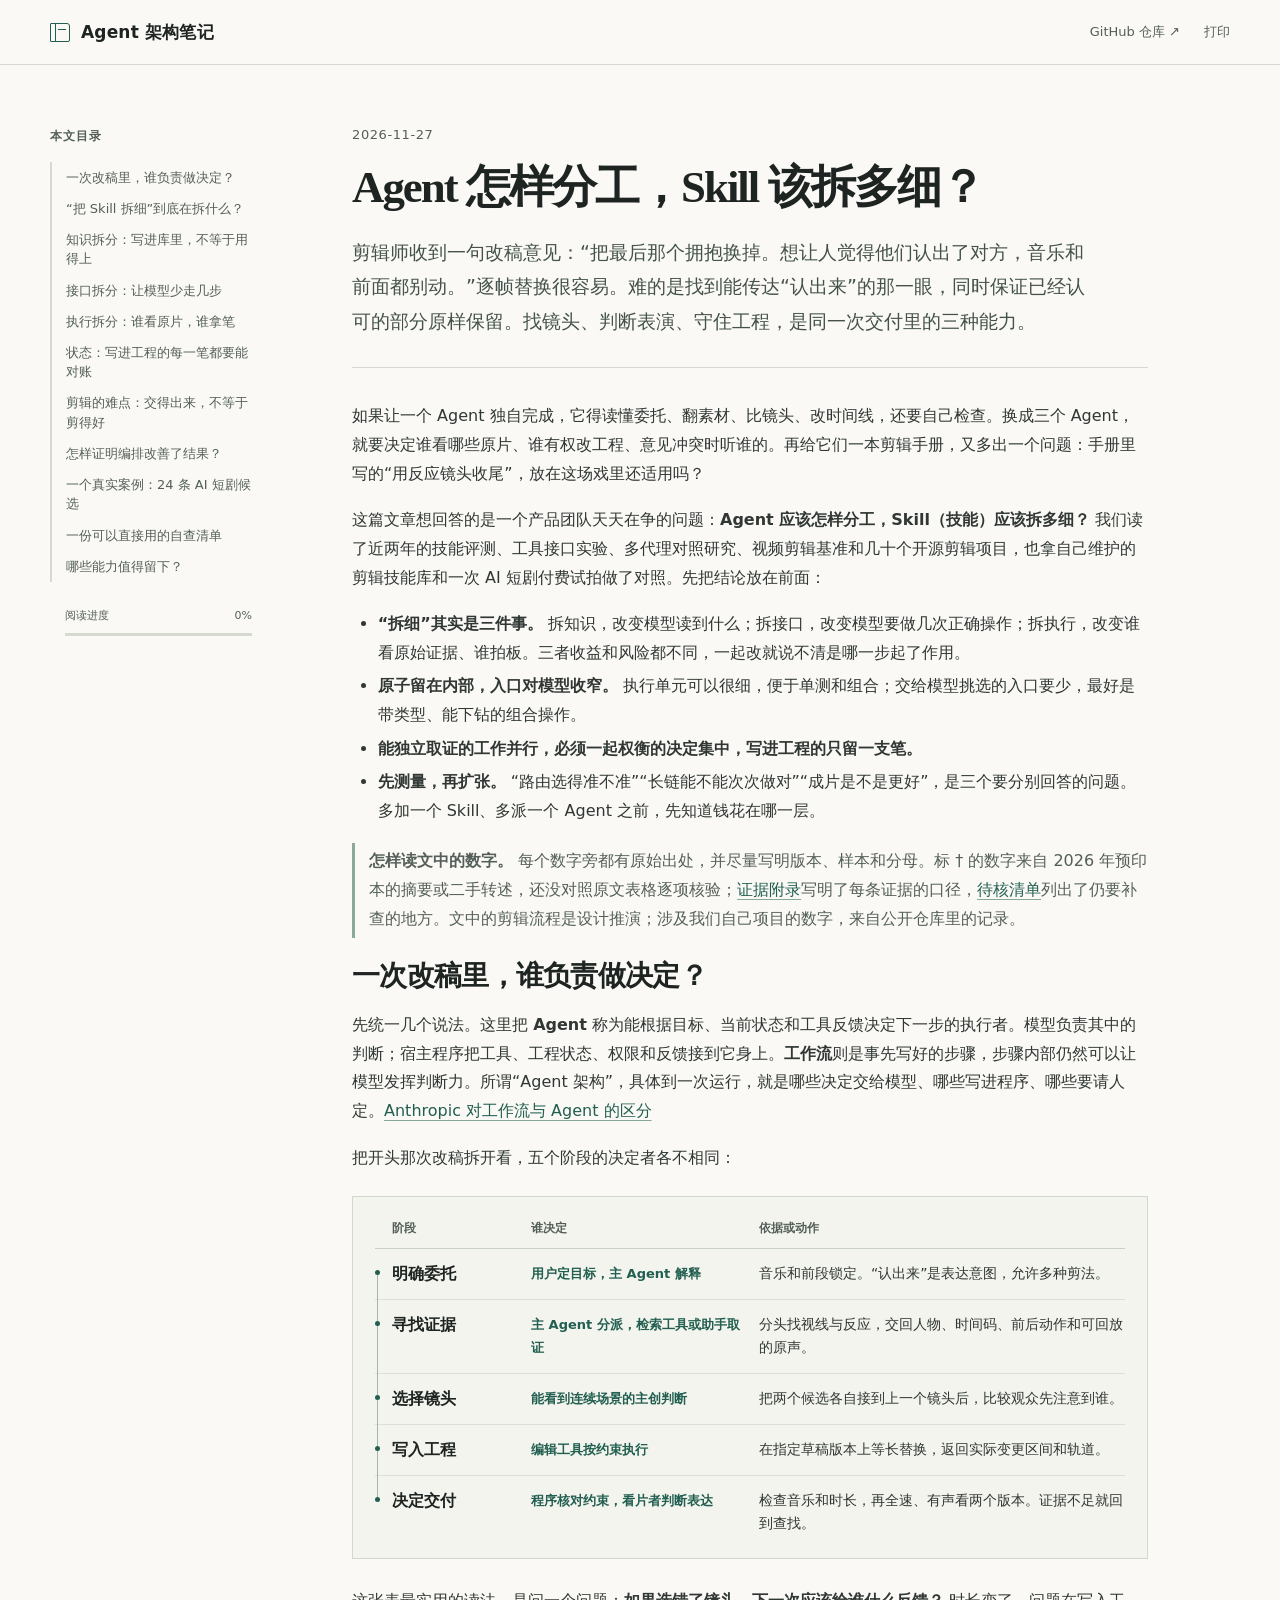
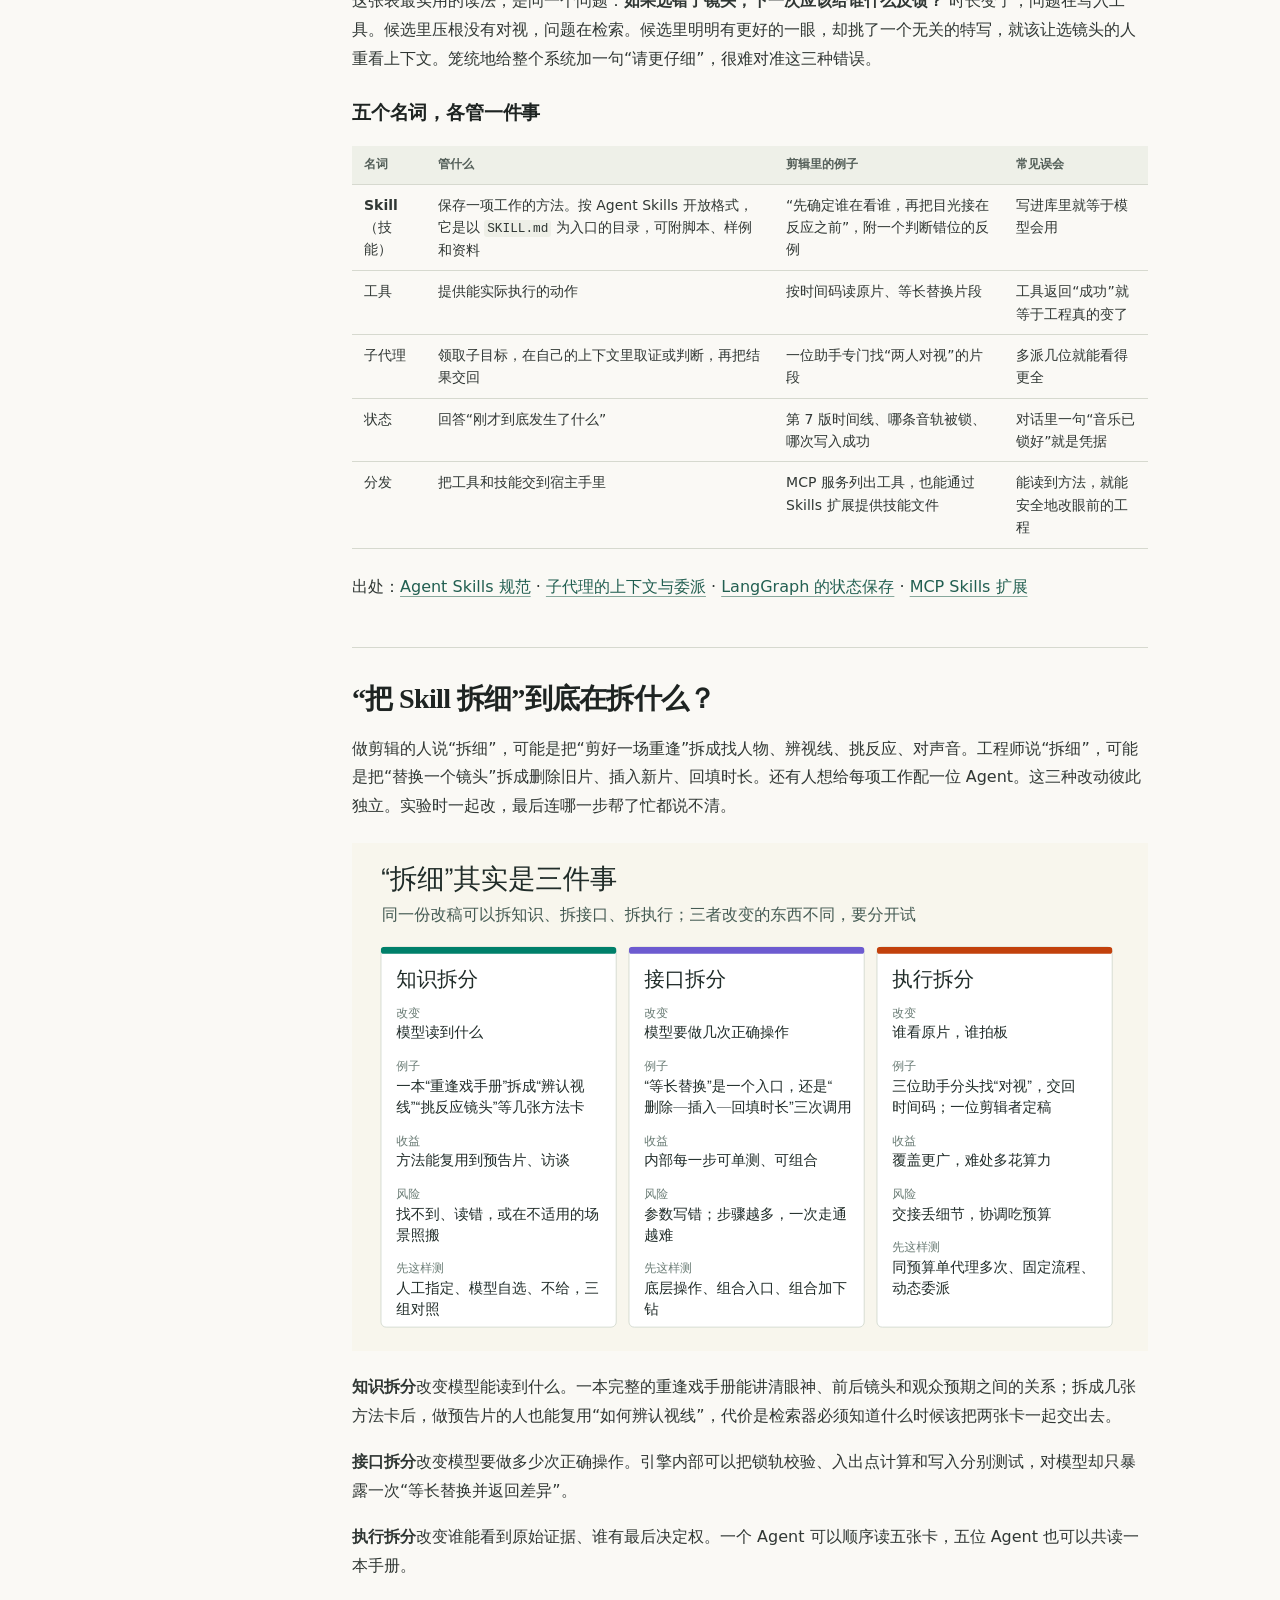
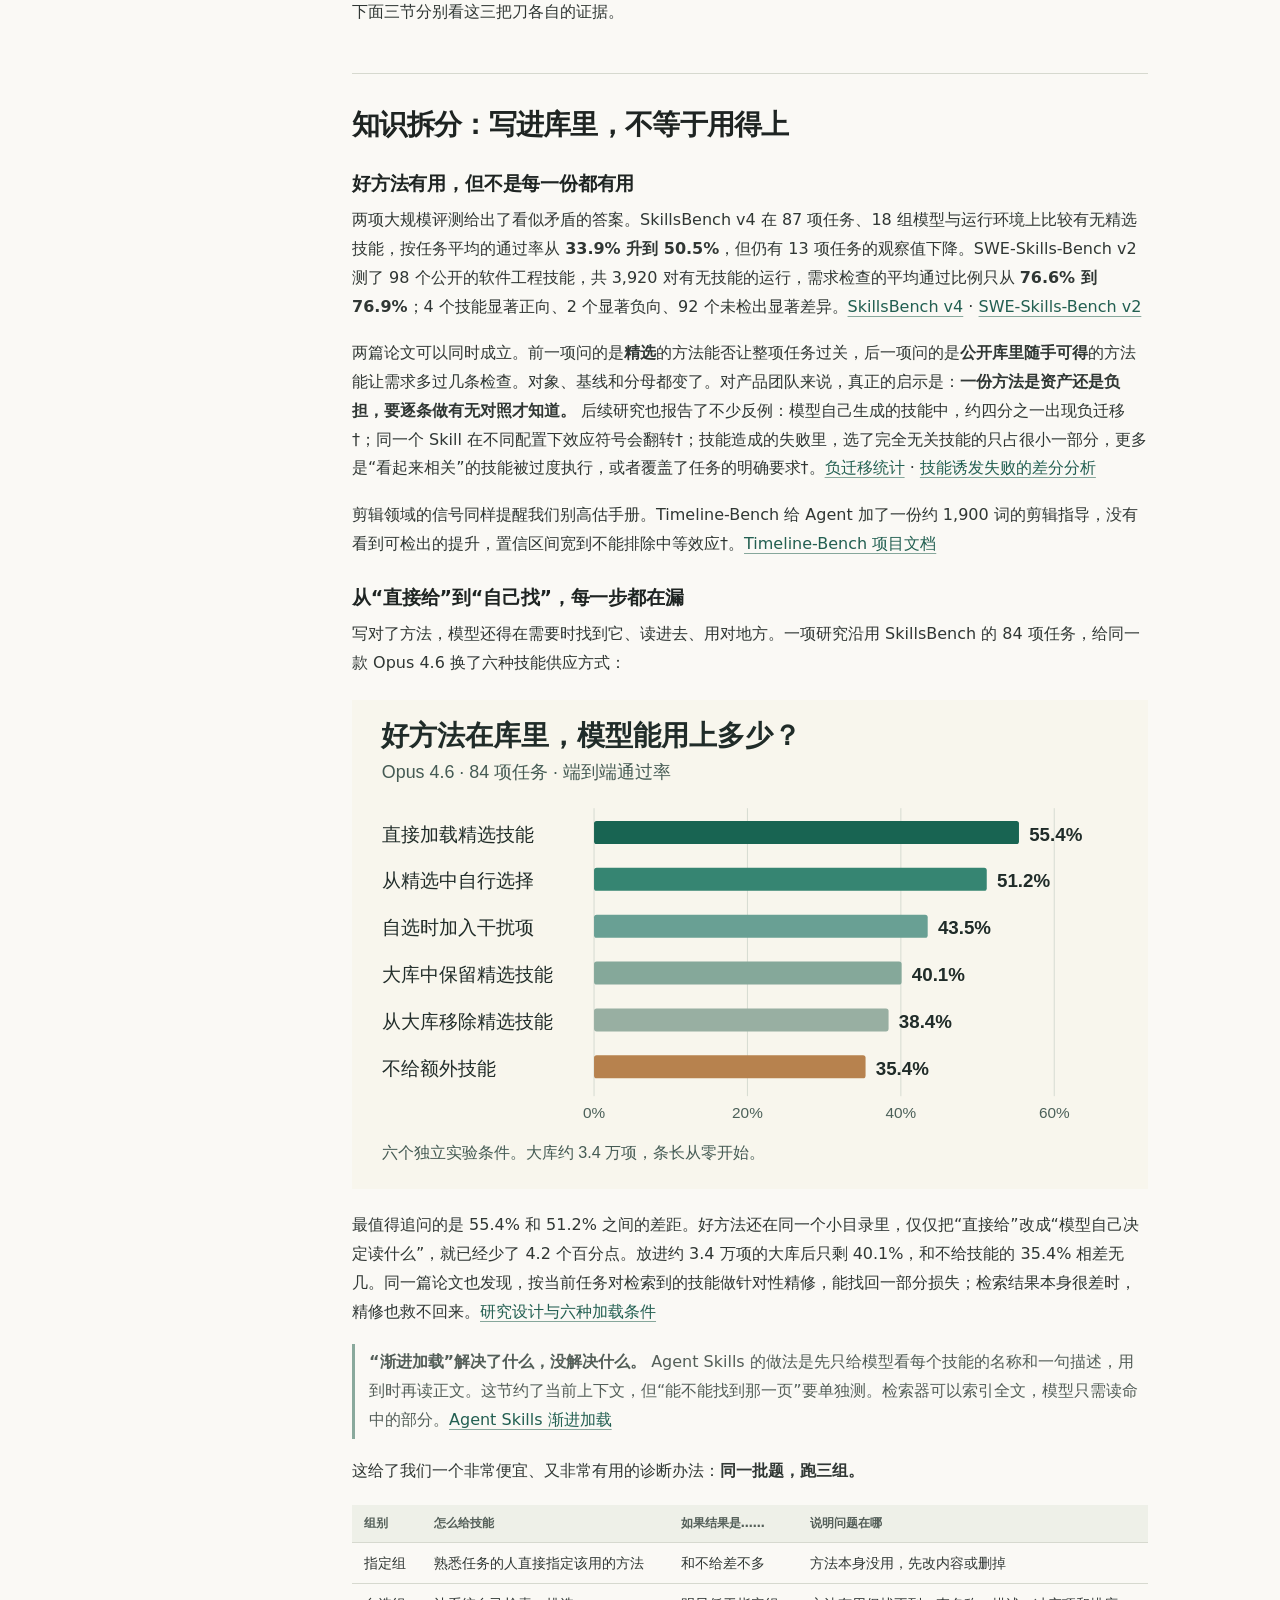
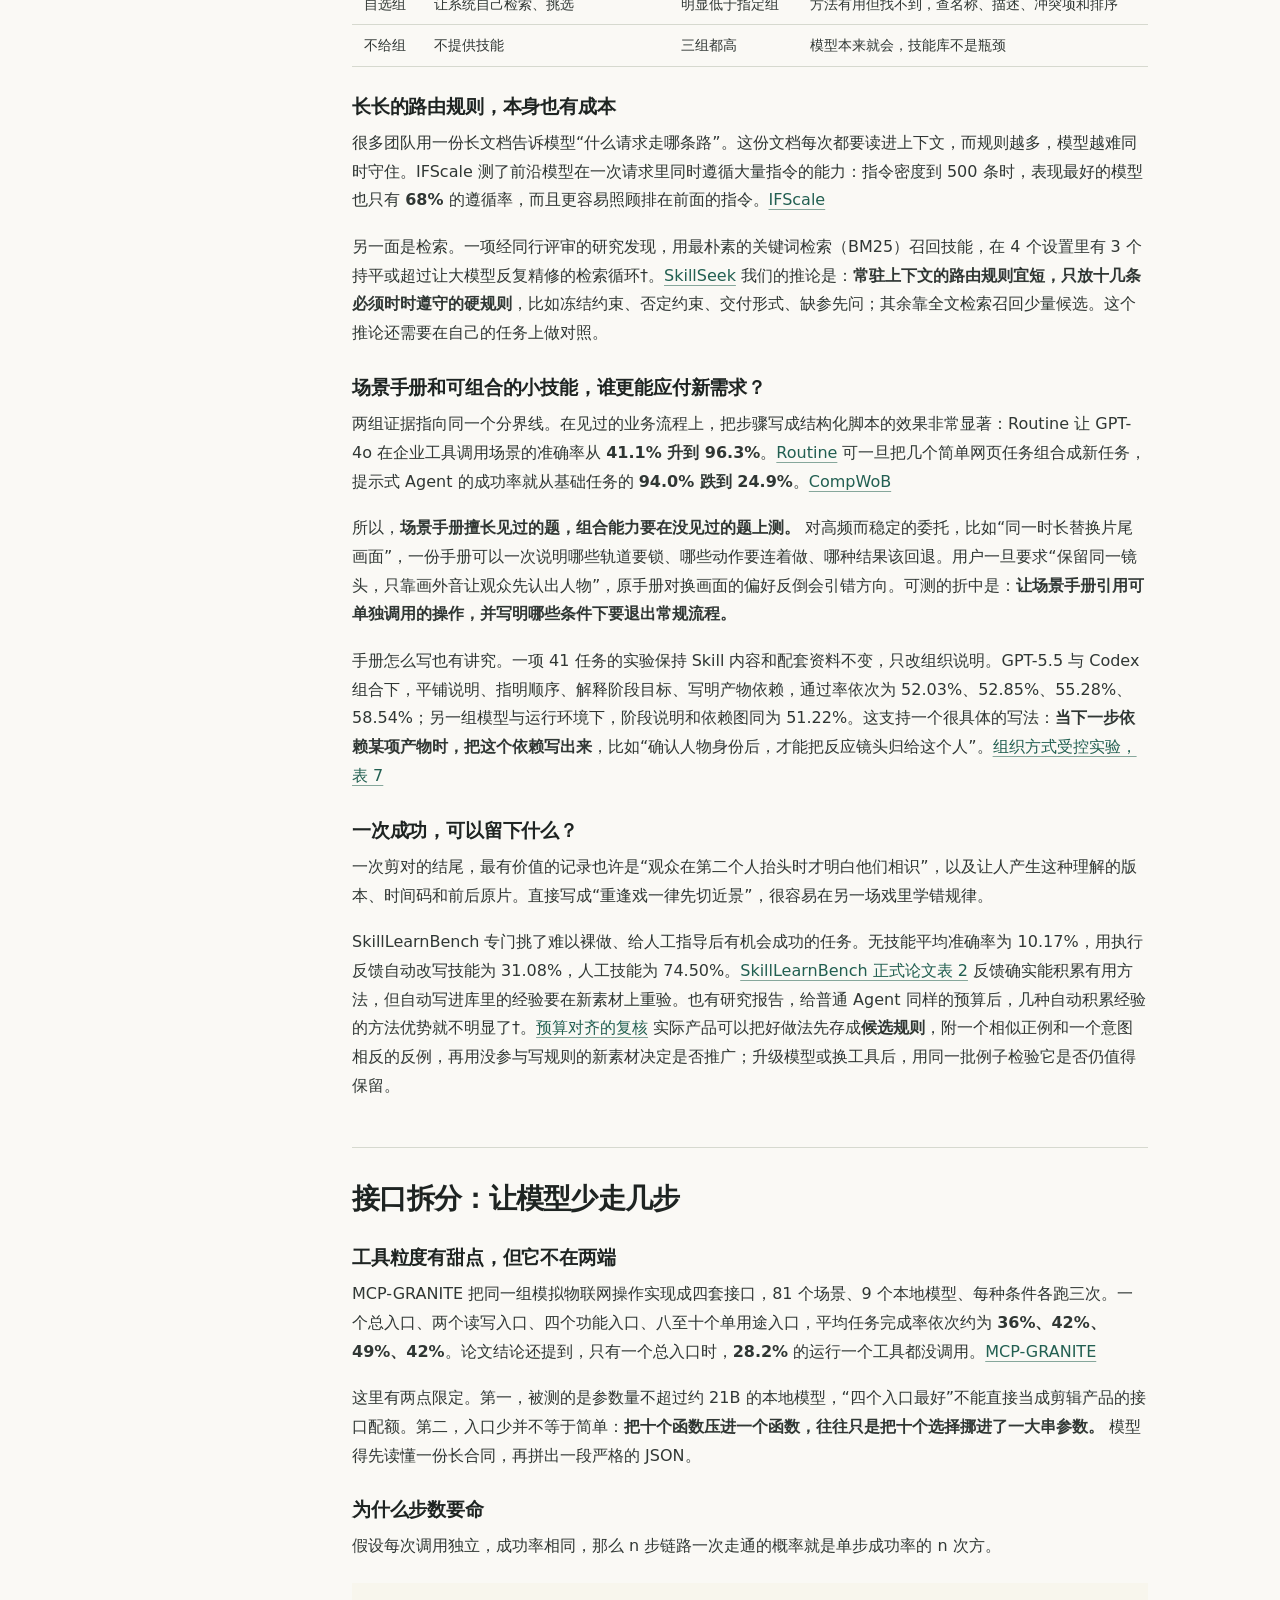
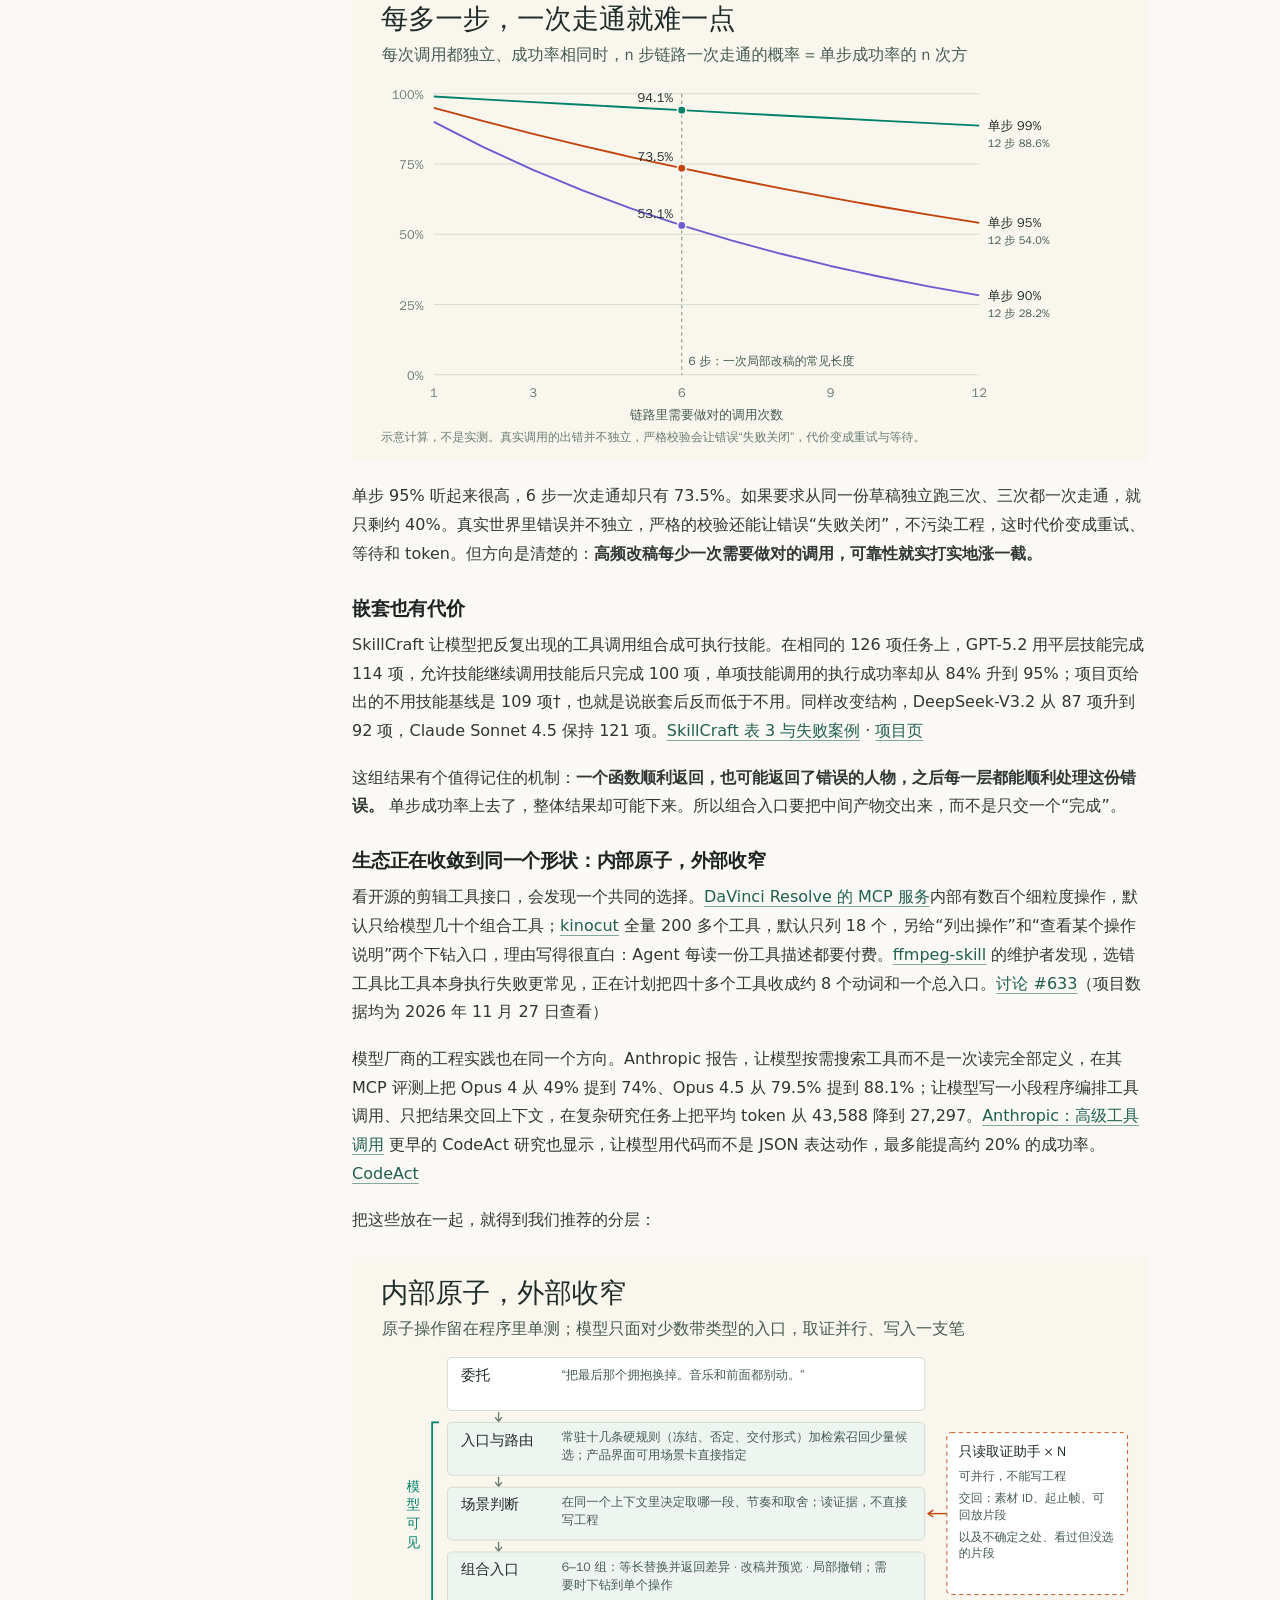
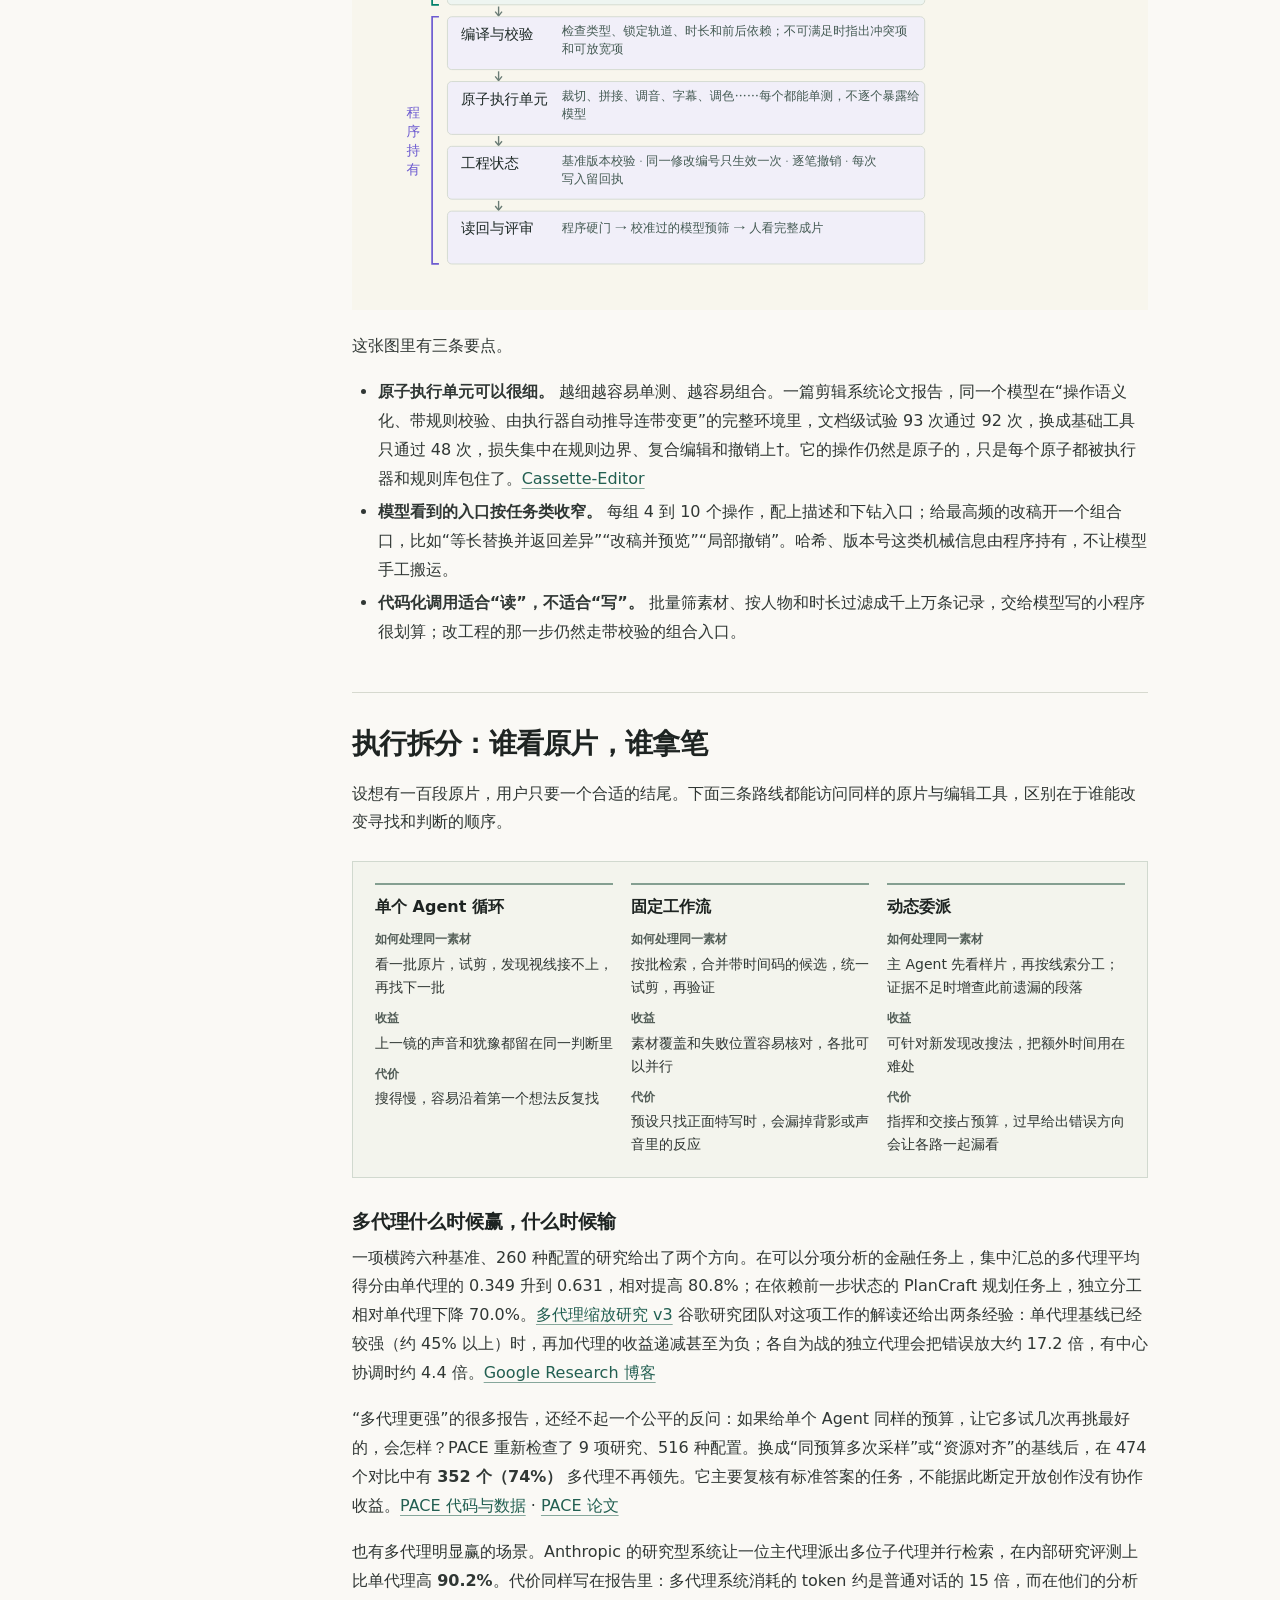
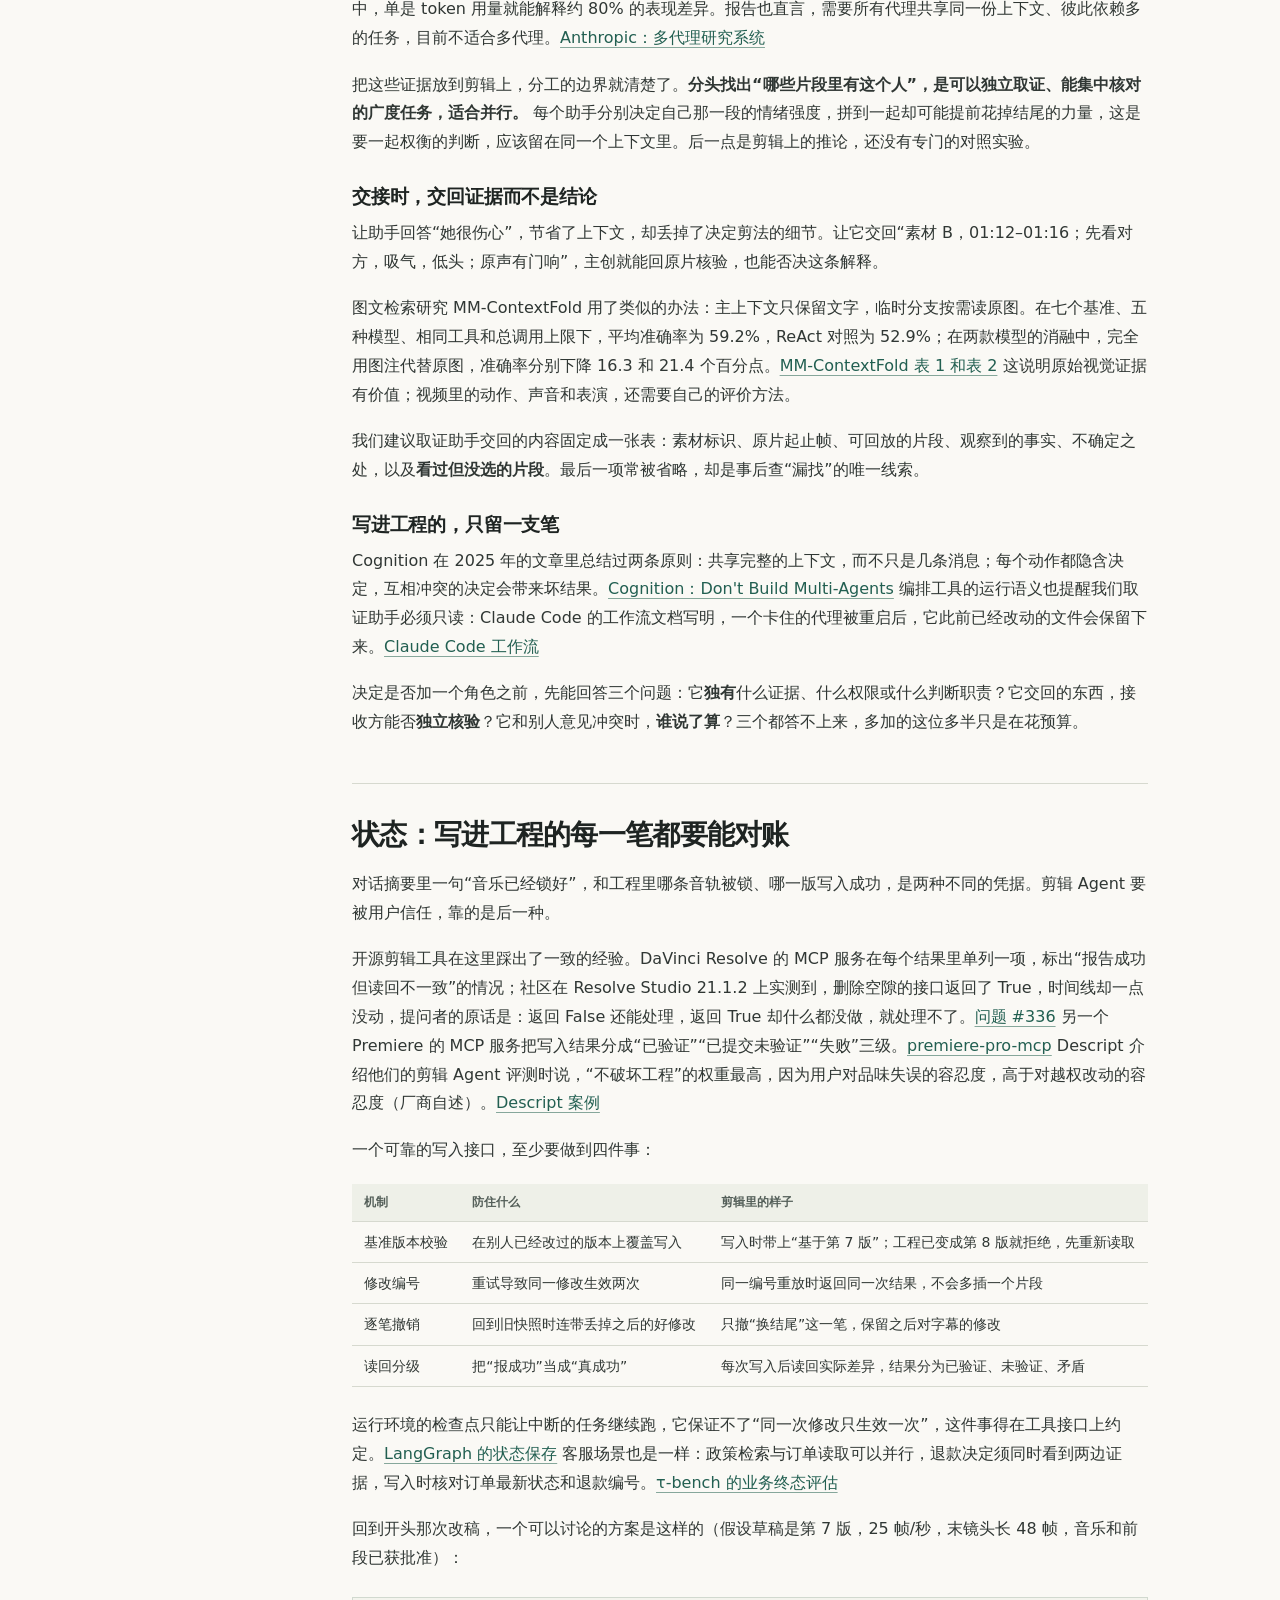
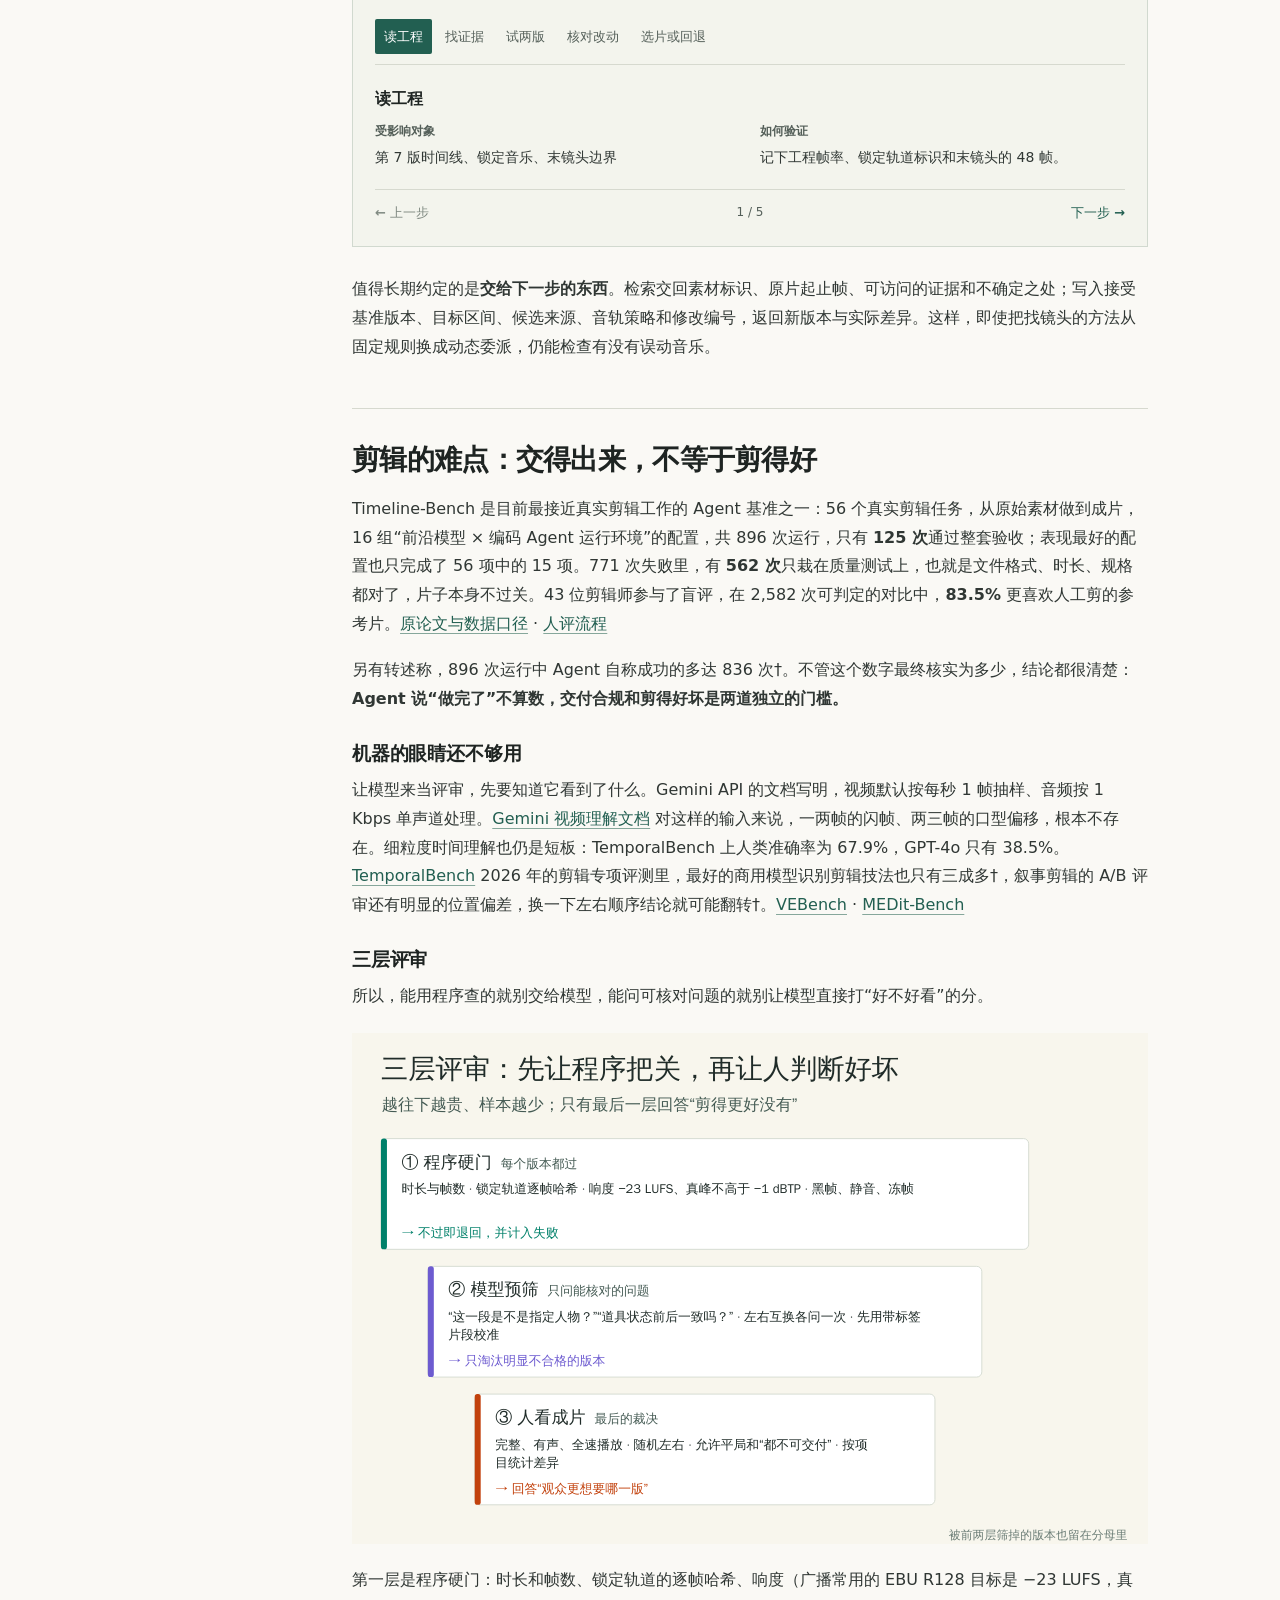
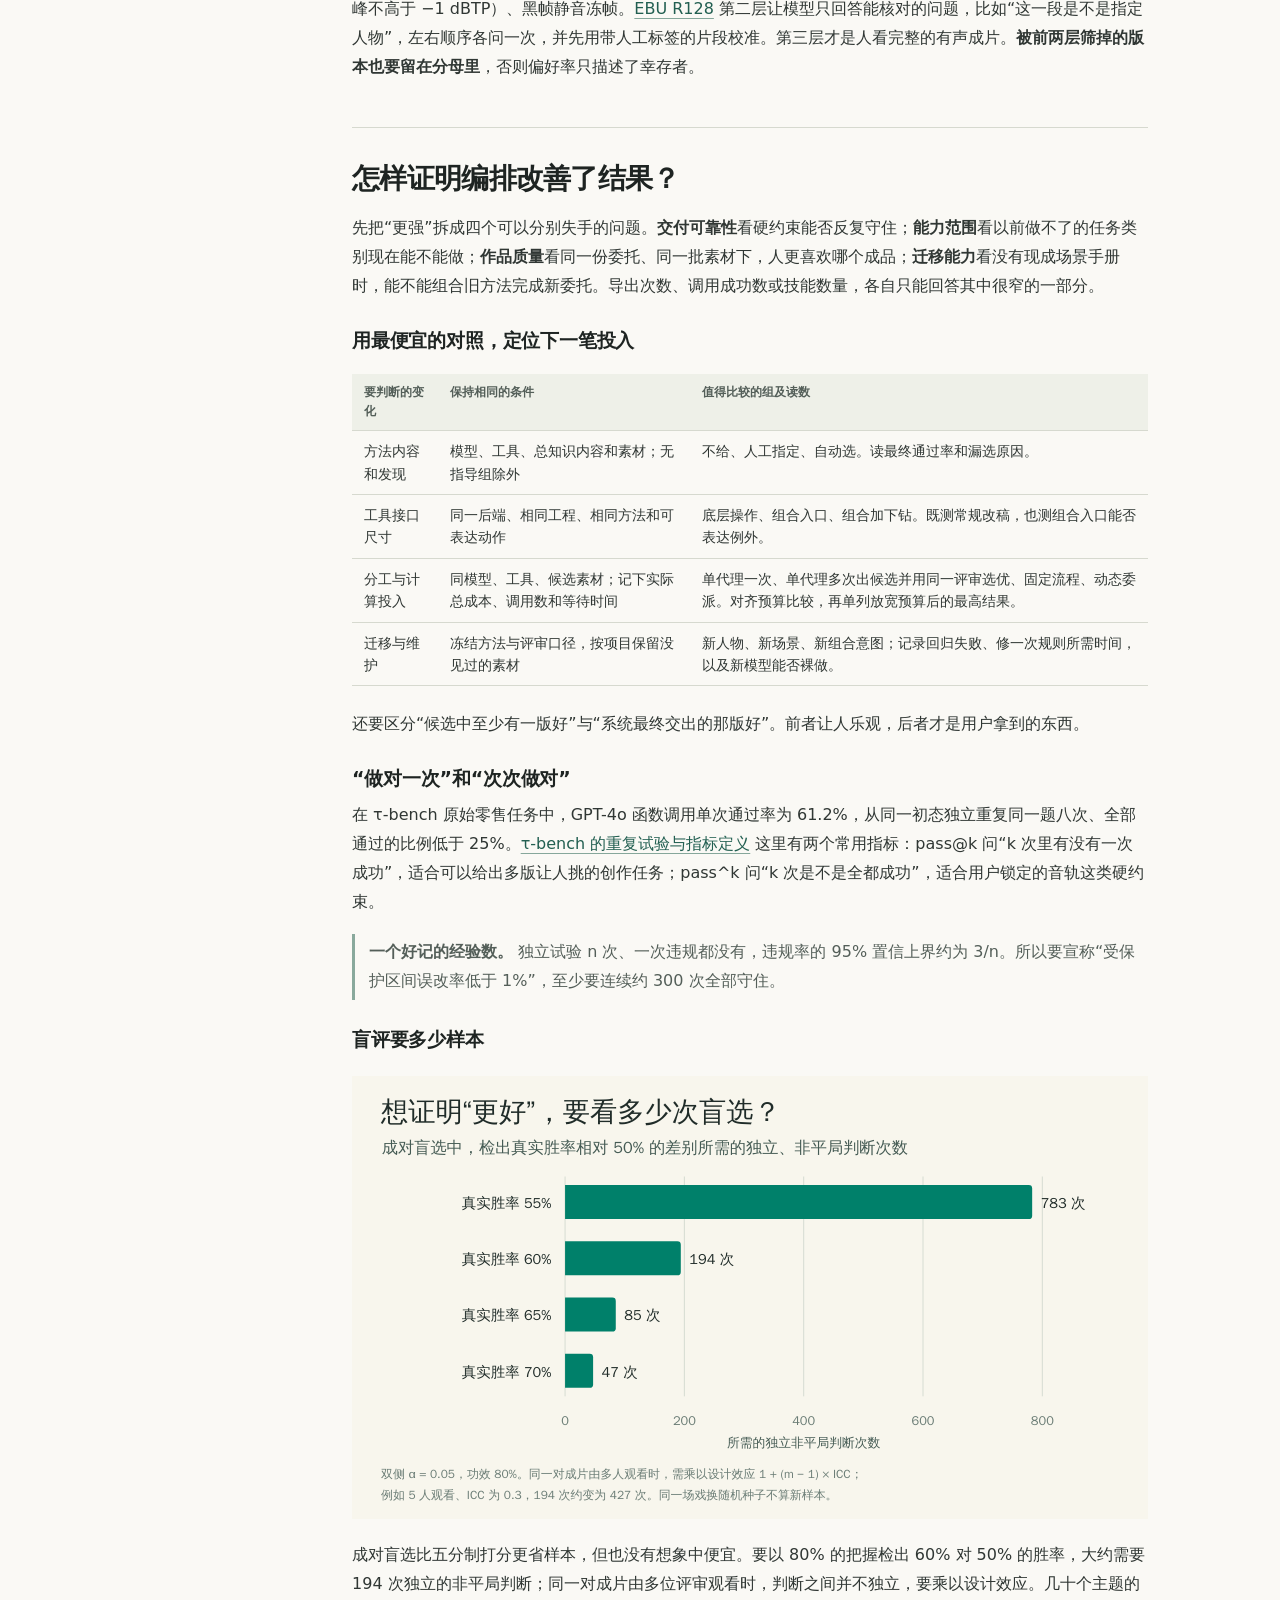
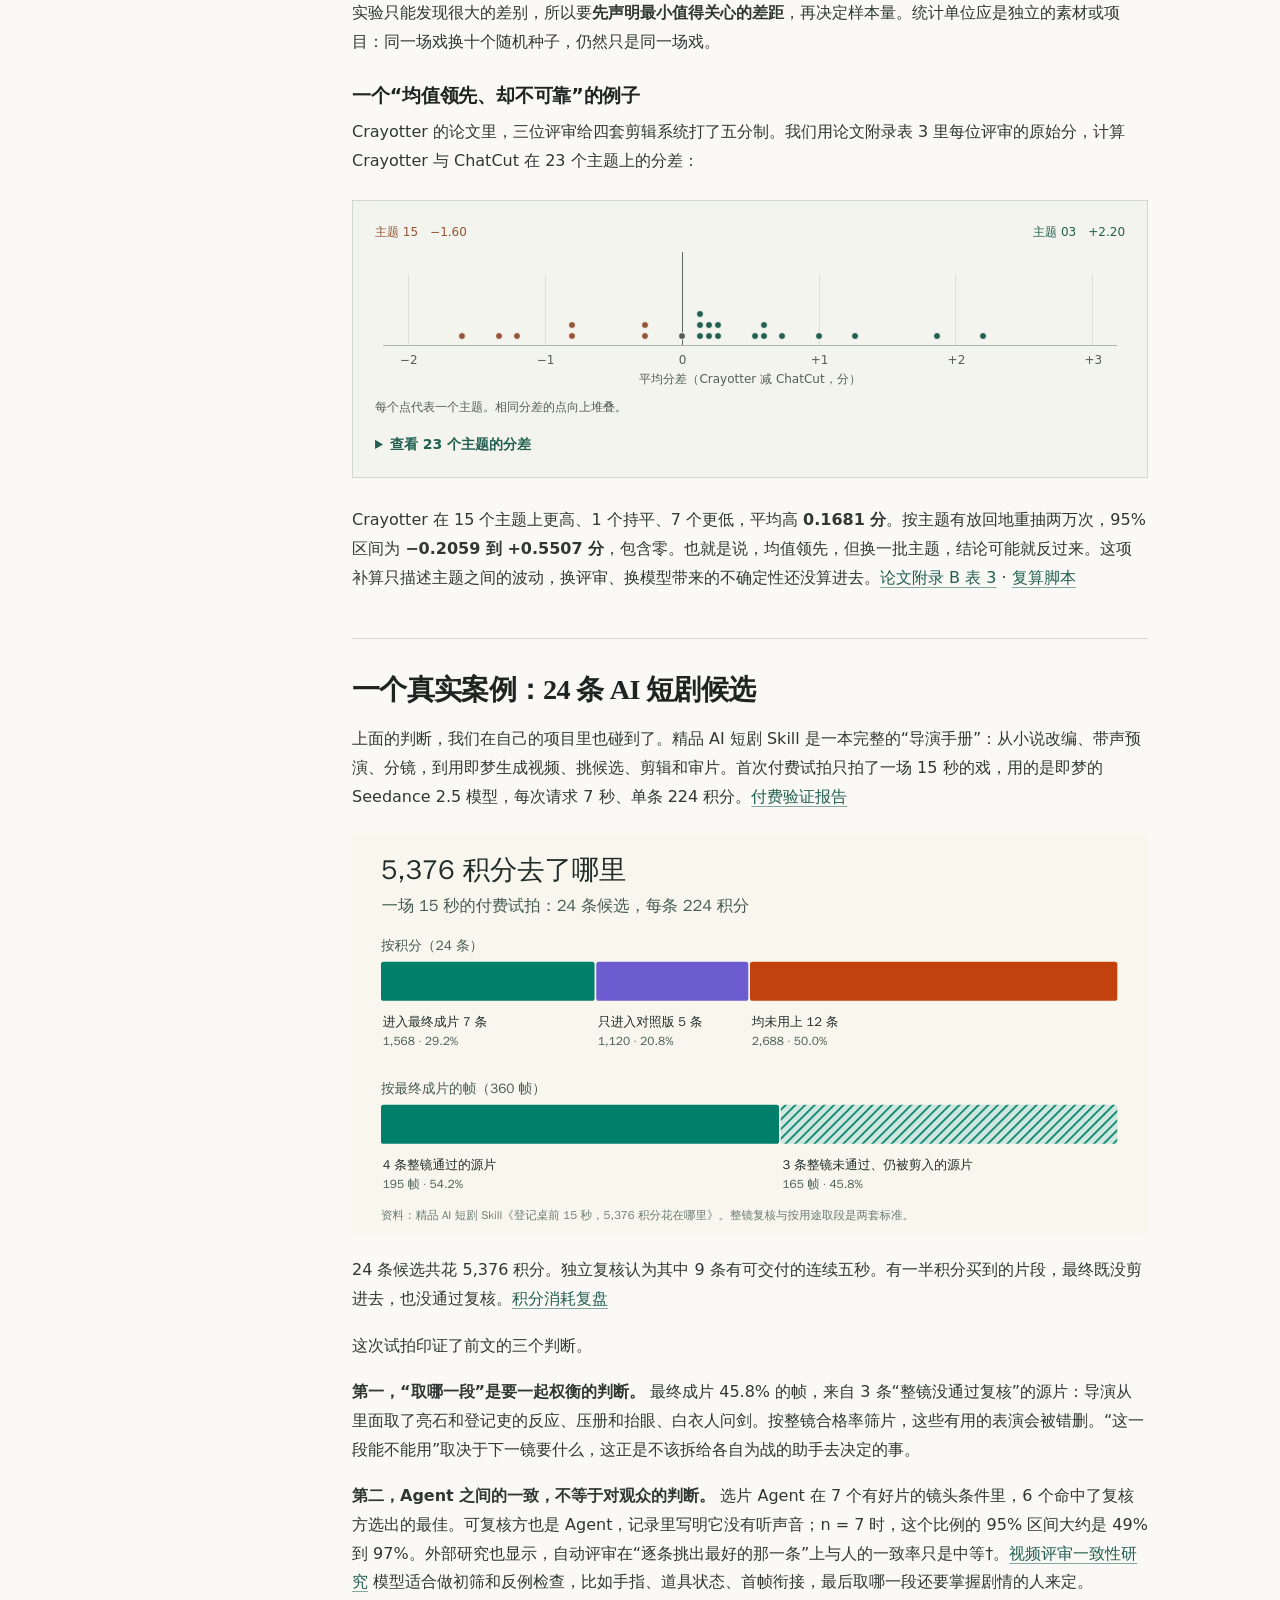
==== commit 9e0f85aa: "Second edition: three kinds of splitting, with new figures and evidence triage Rewrite the article a" ====
--- a/docs/articles/agent-and-skill-orchestration/index.html
+++ b/docs/articles/agent-and-skill-orchestration/index.html
@@ -4,24 +4,24 @@
   <meta charset="utf-8">
   <meta name="viewport" content="width=device-width, initial-scale=1">
   <meta name="color-scheme" content="light">
-  <meta name="description" content="同一份改稿委托，交给单个 Agent、固定工作流和动态委派会有什么不同？以一次镜头替换为例，对照技能评测与视频评审，讨论专业方法该拆多细，以及怎样验证成片质量。">
-  <title>Agent 怎样分工，Skill 应该拆多细？ · Agent 架构笔记</title>
+  <meta name="description" content="同一份改稿委托，交给单个 Agent、固定流程和动态委派会有什么不同？“把 Skill 拆细”其实是三件事：拆知识、拆接口、拆执行。本文用一次镜头替换串起技能评测、工具粒度、多代理对照和视频盲评，再用一次真实的 AI 短剧付费试拍检验这些判断。">
+  <title>Agent 怎样分工，Skill 该拆多细？ · Agent 架构笔记</title>
   <link rel="canonical" href="https://dengxianghua888-ops.github.io/agent-architecture-notes/articles/agent-and-skill-orchestration/">
   <meta property="og:type" content="article">
   <meta property="og:locale" content="zh_CN">
   <meta property="og:site_name" content="Agent 架构笔记">
-  <meta property="og:title" content="Agent 怎样分工，Skill 应该拆多细？">
-  <meta property="og:description" content="同一份改稿委托，交给单个 Agent、固定工作流和动态委派会有什么不同？以一次镜头替换为例，对照技能评测与视频评审，讨论专业方法该拆多细，以及怎样验证成片质量。">
+  <meta property="og:title" content="Agent 怎样分工，Skill 该拆多细？">
+  <meta property="og:description" content="同一份改稿委托，交给单个 Agent、固定流程和动态委派会有什么不同？“把 Skill 拆细”其实是三件事：拆知识、拆接口、拆执行。本文用一次镜头替换串起技能评测、工具粒度、多代理对照和视频盲评，再用一次真实的 AI 短剧付费试拍检验这些判断。">
   <meta property="og:url" content="https://dengxianghua888-ops.github.io/agent-architecture-notes/articles/agent-and-skill-orchestration/">
-  <meta property="og:image" content="https://dengxianghua888-ops.github.io/agent-architecture-notes/assets/media/share-agent-orchestration.png">
-  <meta property="og:image:alt" content="Agent 怎样分工，Skill 应该拆多细？">
-  <meta name="twitter:image" content="https://dengxianghua888-ops.github.io/agent-architecture-notes/assets/media/share-agent-orchestration.png">
+  <meta property="og:image" content="https://dengxianghua888-ops.github.io/agent-architecture-notes/assets/media/share-skill-granularity.png">
+  <meta property="og:image:alt" content="Agent 怎样分工，Skill 该拆多细？">
+  <meta name="twitter:image" content="https://dengxianghua888-ops.github.io/agent-architecture-notes/assets/media/share-skill-granularity.png">
   <meta property="og:image:type" content="image/png">
   <meta property="og:image:width" content="1200">
   <meta property="og:image:height" content="630">
   <meta name="twitter:card" content="summary_large_image">
-  <meta name="twitter:title" content="Agent 怎样分工，Skill 应该拆多细？">
-  <meta name="twitter:description" content="同一份改稿委托，交给单个 Agent、固定工作流和动态委派会有什么不同？以一次镜头替换为例，对照技能评测与视频评审，讨论专业方法该拆多细，以及怎样验证成片质量。">
+  <meta name="twitter:title" content="Agent 怎样分工，Skill 该拆多细？">
+  <meta name="twitter:description" content="同一份改稿委托，交给单个 Agent、固定流程和动态委派会有什么不同？“把 Skill 拆细”其实是三件事：拆知识、拆接口、拆执行。本文用一次镜头替换串起技能评测、工具粒度、多代理对照和视频盲评，再用一次真实的 AI 短剧付费试拍检验这些判断。">
   <link rel="stylesheet" href="../../assets/reader.css">
   <script src="../../assets/reader.js" defer></script>
 </head>
@@ -34,93 +34,166 @@
   </div>
 </header>
 <div class="mobile-nav">
-  <details><summary><span>文章目录</span><span class="summary-icon" aria-hidden="true"></span></summary><nav aria-label="移动端文章目录"><ol class="toc-list"><li><a href="#anatomy" data-section="anatomy">一次改稿里，谁负责做决定？</a></li><li><a href="#coordination" data-section="coordination">同一批素材，有哪些分工方式？</a></li><li><a href="#granularity" data-section="granularity">“把 Skill 拆细”到底在拆什么？</a></li><li><a href="#library" data-section="library">从一份好方法，到一个好用的技能库</a></li><li><a href="#recut" data-section="recut">回到时间线，怎样只换最后一个镜头？</a></li><li><a href="#evaluation" data-section="evaluation">怎样证明编排改善了结果？</a></li><li><a href="#closing" data-section="closing">哪些能力值得留下？</a></li></ol></nav></details>
+  <details><summary><span>文章目录</span><span class="summary-icon" aria-hidden="true"></span></summary><nav aria-label="移动端文章目录"><ol class="toc-list"><li><a href="#anatomy" data-section="anatomy">一次改稿里，谁负责做决定？</a></li><li><a href="#granularity" data-section="granularity">“把 Skill 拆细”到底在拆什么？</a></li><li><a href="#library" data-section="library">知识拆分：写进库里，不等于用得上</a></li><li><a href="#interface" data-section="interface">接口拆分：让模型少走几步</a></li><li><a href="#coordination" data-section="coordination">执行拆分：谁看原片，谁拿笔</a></li><li><a href="#state" data-section="state">状态：写进工程的每一笔都要能对账</a></li><li><a href="#review" data-section="review">剪辑的难点：交得出来，不等于剪得好</a></li><li><a href="#evaluation" data-section="evaluation">怎样证明编排改善了结果？</a></li><li><a href="#case" data-section="case">一个真实案例：24 条 AI 短剧候选</a></li><li><a href="#checklist" data-section="checklist">一份可以直接用的自查清单</a></li><li><a href="#closing" data-section="closing">哪些能力值得留下？</a></li></ol></nav></details>
 </div>
 <div class="layout">
   <aside class="rail" aria-label="阅读导航"><div class="rail-inner">
-    <div class="rail-title">本文目录</div><nav aria-label="章节目录"><ol class="toc-list"><li><a href="#anatomy" data-section="anatomy">一次改稿里，谁负责做决定？</a></li><li><a href="#coordination" data-section="coordination">同一批素材，有哪些分工方式？</a></li><li><a href="#granularity" data-section="granularity">“把 Skill 拆细”到底在拆什么？</a></li><li><a href="#library" data-section="library">从一份好方法，到一个好用的技能库</a></li><li><a href="#recut" data-section="recut">回到时间线，怎样只换最后一个镜头？</a></li><li><a href="#evaluation" data-section="evaluation">怎样证明编排改善了结果？</a></li><li><a href="#closing" data-section="closing">哪些能力值得留下？</a></li></ol></nav>
+    <div class="rail-title">本文目录</div><nav aria-label="章节目录"><ol class="toc-list"><li><a href="#anatomy" data-section="anatomy">一次改稿里，谁负责做决定？</a></li><li><a href="#granularity" data-section="granularity">“把 Skill 拆细”到底在拆什么？</a></li><li><a href="#library" data-section="library">知识拆分：写进库里，不等于用得上</a></li><li><a href="#interface" data-section="interface">接口拆分：让模型少走几步</a></li><li><a href="#coordination" data-section="coordination">执行拆分：谁看原片，谁拿笔</a></li><li><a href="#state" data-section="state">状态：写进工程的每一笔都要能对账</a></li><li><a href="#review" data-section="review">剪辑的难点：交得出来，不等于剪得好</a></li><li><a href="#evaluation" data-section="evaluation">怎样证明编排改善了结果？</a></li><li><a href="#case" data-section="case">一个真实案例：24 条 AI 短剧候选</a></li><li><a href="#checklist" data-section="checklist">一份可以直接用的自查清单</a></li><li><a href="#closing" data-section="closing">哪些能力值得留下？</a></li></ol></nav>
     <div class="reading-progress" hidden><div><span>阅读进度</span><span data-percent>0%</span></div><progress max="100" value="0" aria-label="阅读进度"></progress></div>
   </div></aside>
   <main class="reader" id="reading" tabindex="-1">
     <article aria-labelledby="article-title">
-      <header class="article-head"><div class="date">2026-11-27</div><h1 id="article-title">Agent 怎样分工，Skill 应该拆多细？</h1><div class="lead"><p>剪辑师收到一句改稿意见：“把最后那个拥抱换掉。想让人觉得他们认出了对方，音乐和前面都别动。”逐帧替换很容易。难的是找到能传达“认出来”的一眼，还要保证已获认可的部分原样保留。这三件事，需要三种不同的能力。</p></div></header>
-      <p>如果让一个 Agent 独自完成，它得读懂委托、翻找素材、比较镜头、改时间线，再自己检查。换成三个 Agent，就要决定谁看哪些原片，谁有权改工程，以及三人意见冲突时听谁的。再给它们一本剪辑手册，又多了一个问题：手册里写的“用反应镜头收尾”，在这场戏里究竟适不适用？</p>
-<p>本文的判断是，<strong>能独立取证的工作适合拆开，必须一起权衡的决定应共享上下文，可重复验证的动作值得封装。</strong> 这是选择架构的起点。下面把同一份委托分别放进几种结构，用研究中的正例和反例说明，这个判断在什么条件下会失灵。</p>
+      <header class="article-head"><div class="date">2026-11-27</div><h1 id="article-title">Agent 怎样分工，Skill 该拆多细？</h1><div class="lead"><p>剪辑师收到一句改稿意见：“把最后那个拥抱换掉。想让人觉得他们认出了对方，音乐和前面都别动。”逐帧替换很容易。难的是找到能传达“认出来”的那一眼，同时保证已经认可的部分原样保留。找镜头、判断表演、守住工程，是同一次交付里的三种能力。</p></div></header>
+      <p>如果让一个 Agent 独自完成，它得读懂委托、翻素材、比镜头、改时间线，还要自己检查。换成三个 Agent，就要决定谁看哪些原片、谁有权改工程、意见冲突时听谁的。再给它们一本剪辑手册，又多出一个问题：手册里写的“用反应镜头收尾”，放在这场戏里还适用吗？</p>
+<p>这篇文章想回答的是一个产品团队天天在争的问题：<strong>Agent 应该怎样分工，Skill（技能）应该拆多细？</strong> 我们读了近两年的技能评测、工具接口实验、多代理对照研究、视频剪辑基准和几十个开源剪辑项目，也拿自己维护的剪辑技能库和一次 AI 短剧付费试拍做了对照。先把结论放在前面：</p>
+<ul><li><strong>“拆细”其实是三件事。</strong> 拆知识，改变模型读到什么；拆接口，改变模型要做几次正确操作；拆执行，改变谁看原始证据、谁拍板。三者收益和风险都不同，一起改就说不清是哪一步起了作用。</li><li><strong>原子留在内部，入口对模型收窄。</strong> 执行单元可以很细，便于单测和组合；交给模型挑选的入口要少，最好是带类型、能下钻的组合操作。</li><li><strong>能独立取证的工作并行，必须一起权衡的决定集中，写进工程的只留一支笔。</strong></li><li><strong>先测量，再扩张。</strong> “路由选得准不准”“长链能不能次次做对”“成片是不是更好”，是三个要分别回答的问题。多加一个 Skill、多派一个 Agent 之前，先知道钱花在哪一层。</li></ul>
+<blockquote><p><strong>怎样读文中的数字。</strong> 每个数字旁都有原始出处，并尽量写明版本、样本和分母。标 † 的数字来自 2026 年预印本的摘要或二手转述，还没对照原文表格逐项核验；<a href="https://github.com/dengxianghua888-ops/agent-architecture-notes/blob/main/notes/evidence-review.md">证据附录</a>写明了每条证据的口径，<a href="https://github.com/dengxianghua888-ops/agent-architecture-notes/blob/main/notes/research-todo.md">待核清单</a>列出了仍要补查的地方。文中的剪辑流程是设计推演；涉及我们自己项目的数字，来自公开仓库里的记录。</p></blockquote>
 <section class="chapter" id="anatomy">
 <h2>一次改稿里，谁负责做决定？<a class="anchor" href="#anatomy" aria-label="本节链接">#</a></h2>
-<p>这里把 Agent 称为能根据目标、当前状态和工具反馈决定下一步的执行者。模型负责其中的判断，宿主程序把可用工具、工程状态、权限和反馈接到它身上。“Agent 架构”具体到一次运行，就是哪些决定交给模型，哪些写进程序，哪些要请人定。一个工作流也能让模型发挥判断力。只要步骤固定，步骤内仍然可以生成不同的候选。<a href="https://www.anthropic.com/engineering/building-effective-agents">Anthropic 对工作流与 Agent 的定义和实例</a></p>
-<figure class="diagram" aria-label="控制权流程"><div class="flow-labels" aria-hidden="true"><span>阶段</span><span>谁决定</span><span>依据或动作</span></div><ol class="flow vertical"><li><strong>明确委托</strong><div class="owner">用户定目标，主 Agent 解释</div><div class="desc">音乐和前段锁定。“认出来”是表达意图，允许多种剪法。</div></li><li><strong>寻找证据</strong><div class="owner">主 Agent 分派，检索工具或助手取证</div><div class="desc">分头找视线与反应，交回人物、时间码、前后动作和可回放的原声。</div></li><li><strong>选择镜头</strong><div class="owner">能看到连续场景的主创判断</div><div class="desc">把两个候选各自接到上一个镜头后，比较观众先注意到谁。</div></li><li><strong>写入工程</strong><div class="owner">编辑工具按约束执行</div><div class="desc">在指定草稿版本等长替换，返回实际变更区间和轨道。</div></li><li><strong>决定交付</strong><div class="owner">程序核对约束，看片者判断表达</div><div class="desc">检查音乐和时长，再全速、有声看两个版本。证据不足就回到查找。</div></li></ol></figure>
-<p>读这张图，可以问一个很实际的问题：如果选错了镜头，下一次应该给谁什么反馈？时长变了，反馈给写入工具。候选里压根没有对视，回到检索。候选里明明有更好的一眼，却挑了一个无关的特写，就该让选择镜头的人重看上下文。笼统地给整个系统加一段“请更仔细”，很难对准这三个错误。</p>
-<h3 id="skill工具子代理和状态各管什么">Skill、工具、子代理和状态各管什么<a class="anchor" href="#skill工具子代理和状态各管什么" aria-label="本节链接">#</a></h3>
-<p><strong>Skill（技能）</strong>保存一项工作的方法。按 Agent Skills 的开放格式，它是以 <code>SKILL.md</code> 为入口的目录，可以附带脚本、样例和资料。剪辑方法可以写“先确定谁在看谁，再把目光接在反应之前”，并附上判断错位的反例。<strong>工具</strong>提供可以实际执行的动作，例如按时间码读原片、替换片段。一个 Skill 可以教模型何时调用工具，也可以附上完成动作的脚本。<strong>子代理</strong>则领取子目标，在自己的上下文里取证或作判断，再把结果交回或移交下一位。<a href="https://agentskills.io/specification">Agent Skills 规范</a> · <a href="https://code.claude.com/docs/en/sub-agents">子代理的上下文与委派</a></p>
-<p><strong>状态</strong>回答“刚才到底发生了什么”。对话摘要里一句“音乐已经锁好”，与工程里哪条音轨被锁、哪一版写入成功，是两种不同的凭据。运行环境可以保存检查点供中断后继续；应用仍需给实际写入做版本校验和重复提交处理。否则，恢复一次请求就可能多插入一个片段。这个问题同样出现在客服退款和订单变更中。<a href="https://docs.langchain.com/oss/python/langgraph/persistence">LangGraph 的状态保存机制</a></p>
-<p>还有一层是分发。MCP，即模型上下文协议，可以给宿主提供工具和资源；其 Skills 扩展也能列出技能并读取说明及配套文件。客户端要支持扩展、选择加载内容，并决定如何调用脚本或工具。从服务器上读到一份剪辑方法，到能安全地改写眼前的工程，中间还有这几步。<a href="https://modelcontextprotocol.io/extensions/skills/overview">MCP Skills 扩展与客户端支持说明</a></p>
-</section>
-<section class="chapter" id="coordination">
-<h2>同一批素材，有哪些分工方式？<a class="anchor" href="#coordination" aria-label="本节链接">#</a></h2>
-<p>设想有一百段原片，用户只要一个合适的结尾。下面三条路线都能访问同样的原片与编辑工具。它们的区别在于谁能改变寻找和判断的顺序。</p>
-<figure class="diagram" aria-label="同一素材的方案比较"><div class="routes"><div class="route"><strong>单个 Agent 循环</strong><dl><dt>如何处理同一素材</dt><dd>看一批原片，试剪，发现视线接不上，再找下一批</dd><dt>收益</dt><dd>上一镜的声音和犹豫都留在同一判断里</dd><dt>代价</dt><dd>搜得慢，容易沿着第一个想法反复找</dd></dl></div><div class="route"><strong>固定工作流</strong><dl><dt>如何处理同一素材</dt><dd>按批检索，合并带时间码的候选，统一试剪，再验证</dd><dt>收益</dt><dd>素材覆盖和失败位置容易核对，各批可以并行</dd><dt>代价</dt><dd>预设只找正面特写时，会漏掉背影或声音里的反应</dd></dl></div><div class="route"><strong>动态委派</strong><dl><dt>如何处理同一素材</dt><dd>主 Agent 先看样片，再按线索分工；证据不足时增查此前遗漏的段落</dd><dt>收益</dt><dd>可针对新发现改搜法，把额外时间用在难处</dd><dt>代价</dt><dd>指挥和交接占预算，过早给出错误方向会让各路一起漏看</dd></dl></div></div></figure>
-<p><strong>并行、分工和移交是三个选择。</strong> 程序可以并发读取一百个文件，全程只用一个负责判断的模型。几个助手各自搜片，可以只读，共用一位最终剪辑者。另一种设计是移交控制权，例如客服助手把个案和订单状态交给退货专员，后者继续与用户对话。同一件事让多位助手都拥有写权限，还要解决它们读到不同版本、给出相互覆盖的修改。决定是否加一个角色前，应先能说出它独有的证据、权限或判断职责。<a href="https://developers.openai.com/api/docs/guides/agents/orchestration#use-handoffs-for-delegated-ownership">OpenAI 对助手协作和控制权移交的说明</a></p>
-<p>一项横跨六种基准、260 种配置的研究呈现了两个方向。在可分项分析的金融任务上，集中汇总的多代理平均得分由单代理的 0.349 升到 0.631，相对提高 80.8%。在依赖前一步状态的 PlanCraft 规划任务上，独立分工相对单代理下降 70.0%。两端来自不同任务和编排。回到选镜，分头找出“哪些片段里有这个人”有望扩大覆盖；每个助手分别决定自己那一段的情绪强度，拼到一起却可能提前花掉结尾的力量。后一个判断是剪辑上的推论。<a href="https://arxiv.org/html/2512.08296v3">多代理缩放研究 v3</a></p>
-<h3 id="交接时摘要保留什么">交接时，摘要保留什么？<a class="anchor" href="#交接时摘要保留什么" aria-label="本节链接">#</a></h3>
-<p>让助手回答“她很伤心”，节省了上下文，却丢掉了决定剪法的细节。让它交回“素材 B，01:12–01:16；先看对方，吸气，低头；原声有门响”，主创就能回原片核验，也能否决这条解释。图文检索研究 MM-ContextFold 用了类似办法：主上下文保留文字，临时分支按需读原图。在七个基准、五种模型、相同工具和总模型调用上限下，平均准确率为 59.2%，ReAct 对照为 52.9%。在两款模型的消融中，完全用图注代替分支原图，准确率分别下降 16.3 和 21.4 个百分点。这项实验证实原始视觉证据对图文问答有价值；视频的动作、声音、表演仍需要自己的评价方法。<a href="https://arxiv.org/html/2609.23121v1">MM-ContextFold 表 1 和表 2</a></p>
-<h3 id="claude-code-和-codex-把哪部分交给了程序">Claude Code 和 Codex 把哪部分交给了程序？<a class="anchor" href="#claude-code-和-codex-把哪部分交给了程序" aria-label="本节链接">#</a></h3>
-<p>以核查十条声明为例。Claude Code 的 Ultracode 可让模型为合适的任务编写动态工作流。Anthropic 的示例先核查十条声明，再派怀疑者复查初判获支持的四条。四条矛盾、两条证据不足的声明都没进第二轮。这个设计有利于拦下被误判为真的声明。如果想发现被初筛错杀的好镜头，就得抽查落选项。再开几位都只看入围结果的助手，覆盖面也不会扩大。<a href="https://code.claude.com/docs/en/workflows">Claude Code 工作流</a> · <a href="https://platform.claude.com/cookbook/claude-agent-sdk-08-dynamic-workflows">十条声明的示例脚本</a></p>
-<p>OpenAI 的程序化工具调用展示了另一个选择。模型可以写程序遍历获准工具的结果，先按人物、时长等条件筛掉大量记录，再把少量原片引用交给负责比较的模型。Codex 也可以委派子代理，但一次筛选不必为每个文件启动一个助手。推理强度调整一次判断愿意花多少资源；程序化调用改变工具之间怎样传数据；委派改变谁看到哪些证据。理解这三个开关，比记住某个界面的最高档更有用。<a href="https://developers.openai.com/api/docs/guides/tools-programmatic-tool-calling">程序化工具调用</a> · <a href="https://learn.chatgpt.com/docs/agent-configuration/subagents">Codex 与 Work 的子代理说明</a> · <a href="https://code.claude.com/docs/en/model-config">Claude Code 的强度设置</a></p>
+<p>先统一几个说法。这里把 <strong>Agent</strong> 称为能根据目标、当前状态和工具反馈决定下一步的执行者。模型负责其中的判断；宿主程序把工具、工程状态、权限和反馈接到它身上。<strong>工作流</strong>则是事先写好的步骤，步骤内部仍然可以让模型发挥判断力。所谓“Agent 架构”，具体到一次运行，就是哪些决定交给模型、哪些写进程序、哪些要请人定。<a href="https://www.anthropic.com/engineering/building-effective-agents">Anthropic 对工作流与 Agent 的区分</a></p>
+<p>把开头那次改稿拆开看，五个阶段的决定者各不相同：</p>
+<figure class="diagram" aria-label="控制权流程"><div class="flow-labels" aria-hidden="true"><span>阶段</span><span>谁决定</span><span>依据或动作</span></div><ol class="flow vertical"><li><strong>明确委托</strong><div class="owner">用户定目标，主 Agent 解释</div><div class="desc">音乐和前段锁定。“认出来”是表达意图，允许多种剪法。</div></li><li><strong>寻找证据</strong><div class="owner">主 Agent 分派，检索工具或助手取证</div><div class="desc">分头找视线与反应，交回人物、时间码、前后动作和可回放的原声。</div></li><li><strong>选择镜头</strong><div class="owner">能看到连续场景的主创判断</div><div class="desc">把两个候选各自接到上一个镜头后，比较观众先注意到谁。</div></li><li><strong>写入工程</strong><div class="owner">编辑工具按约束执行</div><div class="desc">在指定草稿版本上等长替换，返回实际变更区间和轨道。</div></li><li><strong>决定交付</strong><div class="owner">程序核对约束，看片者判断表达</div><div class="desc">检查音乐和时长，再全速、有声看两个版本。证据不足就回到查找。</div></li></ol></figure>
+<p>这张表最实用的读法，是问一个问题：<strong>如果选错了镜头，下一次应该给谁什么反馈？</strong> 时长变了，问题在写入工具。候选里压根没有对视，问题在检索。候选里明明有更好的一眼，却挑了一个无关的特写，就该让选镜头的人重看上下文。笼统地给整个系统加一句“请更仔细”，很难对准这三种错误。</p>
+<h3 id="五个名词各管一件事">五个名词，各管一件事<a class="anchor" href="#五个名词各管一件事" aria-label="本节链接">#</a></h3>
+<div class="table-wrap"><table><thead><tr><th scope="col">名词</th><th scope="col">管什么</th><th scope="col">剪辑里的例子</th><th scope="col">常见误会</th></tr></thead><tbody><tr><td>Skill（技能）</td><td>保存一项工作的方法。按 Agent Skills 开放格式，它是以 <code>SKILL.md</code> 为入口的目录，可附脚本、样例和资料</td><td>“先确定谁在看谁，再把目光接在反应之前”，附一个判断错位的反例</td><td>写进库里就等于模型会用</td></tr><tr><td>工具</td><td>提供能实际执行的动作</td><td>按时间码读原片、等长替换片段</td><td>工具返回“成功”就等于工程真的变了</td></tr><tr><td>子代理</td><td>领取子目标，在自己的上下文里取证或判断，再把结果交回</td><td>一位助手专门找“两人对视”的片段</td><td>多派几位就能看得更全</td></tr><tr><td>状态</td><td>回答“刚才到底发生了什么”</td><td>第 7 版时间线、哪条音轨被锁、哪次写入成功</td><td>对话里一句“音乐已锁好”就是凭据</td></tr><tr><td>分发</td><td>把工具和技能交到宿主手里</td><td>MCP 服务列出工具，也能通过 Skills 扩展提供技能文件</td><td>能读到方法，就能安全地改眼前的工程</td></tr></tbody></table></div>
+<p>出处：<a href="https://agentskills.io/specification">Agent Skills 规范</a> · <a href="https://code.claude.com/docs/en/sub-agents">子代理的上下文与委派</a> · <a href="https://docs.langchain.com/oss/python/langgraph/persistence">LangGraph 的状态保存</a> · <a href="https://modelcontextprotocol.io/extensions/skills/overview">MCP Skills 扩展</a></p>
 </section>
 <section class="chapter" id="granularity">
 <h2>“把 Skill 拆细”到底在拆什么？<a class="anchor" href="#granularity" aria-label="本节链接">#</a></h2>
-<p>做剪辑的人可能想把“剪好一场重逢”拆成找人物、辨认视线、挑反应、对齐声音。工程师可能指把“替换一个镜头”拆成移除旧片、插入新片、回填时长。还有人打算给每项工作配一位 Agent。这三种改动彼此独立，实验时一起改，最后连哪一步帮了忙都说不清。</p>
-<p><strong>知识拆分</strong>改变模型能读到什么。一本完整的重逢戏手册能讲清眼神、前后镜头和观众预期之间的关系。拆成几张方法卡后，做预告片的人也能复用“如何辨认视线”，但检索器必须知道何时应把两张卡一起交给它。<strong>接口拆分</strong>改变模型要做多少次正确操作。引擎内部可以把锁轨校验、入出点计算和写入分别测试，对模型却只暴露一次“等长替换并返回差异”。<strong>执行拆分</strong>改变谁能看到原始证据、谁有最后决定权。一个 Agent 可以顺序读五张卡，五位 Agent 也可以共读一本手册。</p>
-<p>工具究竟要拆多细？MCP-GRANITE 把相同的模拟物联网操作实现成四套接口，81 个场景、9 个本地模型，每种条件各跑三次。一个总入口、两个读写入口、四个功能入口、八至十个单用途入口，平均任务完成率依次约为 <strong>36%、42%、49%、42%</strong>。两个入口的工具选择 F1 最高，四个入口的最终完成率更高。把十个函数压进一个函数，有时只是把十个选择挪进了一大串参数。这里的“四个”描述特定模型和设备任务，把它直接当剪辑产品的接口配额就超出了证据。<a href="https://arxiv.org/html/2609.24161v1">MCP-GRANITE 表 II</a></p>
-<p>嵌套也有代价。SkillCraft 让模型把反复出现的工具调用组合成可执行技能。在相同的 126 项任务上，GPT-5.2 用平层技能完成 114 项，允许技能继续调用技能后只完成 100 项，单项技能调用的执行成功率却从 84% 升到 95%。同样改变结构，DeepSeek-V3.2 从 87 项升到 92 项，Claude Sonnet 4.5 保持 121 项。一个函数顺利返回，也可能返回了错误的人物，之后每一层都能顺利处理这份错误。论文的 Skill 是可执行组合，这组结果不能直接用来决定方法文档的篇幅。<a href="https://arxiv.org/html/2603.00718v2">SkillCraft 表 3 与失败案例</a></p>
-<p>对产品团队，我会用两个问题决定是否先试拆分。第一，换一个用户目的，这个步骤的结果还值不值得复用？人物时间码往往值得，“这一眼足够动人”就难以脱离前后镜头。第二，把它单独交出去，接收方能不能独立验证结果？如果“找到两人对视”只能靠重看整个场景才知道，不妨先拆出检索和证据，把最后的判断留在一起。</p>
+<p>做剪辑的人说“拆细”，可能是把“剪好一场重逢”拆成找人物、辨视线、挑反应、对声音。工程师说“拆细”，可能是把“替换一个镜头”拆成删除旧片、插入新片、回填时长。还有人想给每项工作配一位 Agent。这三种改动彼此独立。实验时一起改，最后连哪一步帮了忙都说不清。</p>
+<figure class="illustration"><a href="../../assets/media/three-splits.svg" aria-label="查看原图：知识拆分改变模型读到什么，接口拆分改变模型要做几次正确操作，执行拆分改变谁看原片和谁拍板；每种拆分各有收益、风险和最便宜的对照。"><img src="../../assets/media/three-splits.svg" loading="lazy" decoding="async" alt="知识拆分改变模型读到什么，接口拆分改变模型要做几次正确操作，执行拆分改变谁看原片和谁拍板；每种拆分各有收益、风险和最便宜的对照。"></a></figure>
+<p><strong>知识拆分</strong>改变模型能读到什么。一本完整的重逢戏手册能讲清眼神、前后镜头和观众预期之间的关系；拆成几张方法卡后，做预告片的人也能复用“如何辨认视线”，代价是检索器必须知道什么时候该把两张卡一起交出去。</p>
+<p><strong>接口拆分</strong>改变模型要做多少次正确操作。引擎内部可以把锁轨校验、入出点计算和写入分别测试，对模型却只暴露一次“等长替换并返回差异”。</p>
+<p><strong>执行拆分</strong>改变谁能看到原始证据、谁有最后决定权。一个 Agent 可以顺序读五张卡，五位 Agent 也可以共读一本手册。</p>
+<p>下面三节分别看这三把刀各自的证据。</p>
 </section>
 <section class="chapter" id="library">
-<h2>从一份好方法，到一个好用的技能库<a class="anchor" href="#library" aria-label="本节链接">#</a></h2>
-<p>有些工作确实值得写成 Skill。SkillsBench v4 在 87 项任务、18 组模型与运行环境上比较有无精选技能，按任务平均的通过率从 33.9% 升至 50.5%，仍有 13 项任务的观察值下降。另一项 SWE-Skills-Bench v2 测了 98 个公开软件工程技能，每个技能对应 10 项需求、4 组配置，共 3,920 对有无技能的运行。每项需求的自动检查平均通过比例从 76.6% 到 76.9%。按论文检验，4 个显著正向、2 个显著负向，其余 92 个未检出显著差异。前一项问精选方法能否让整项任务过关，后一项问公开方法能帮需求多过多少条检查。对象、基线和分母都变了，两篇论文可以同时成立。<a href="https://arxiv.org/html/2602.12670v4">SkillsBench v4</a> · <a href="https://arxiv.org/html/2603.15401v2">SWE-Skills-Bench v2</a></p>
+<h2>知识拆分：写进库里，不等于用得上<a class="anchor" href="#library" aria-label="本节链接">#</a></h2>
+<h3 id="好方法有用但不是每一份都有用">好方法有用，但不是每一份都有用<a class="anchor" href="#好方法有用但不是每一份都有用" aria-label="本节链接">#</a></h3>
+<p>两项大规模评测给出了看似矛盾的答案。SkillsBench v4 在 87 项任务、18 组模型与运行环境上比较有无精选技能，按任务平均的通过率从 <strong>33.9% 升到 50.5%</strong>，但仍有 13 项任务的观察值下降。SWE-Skills-Bench v2 测了 98 个公开的软件工程技能，共 3,920 对有无技能的运行，需求检查的平均通过比例只从 <strong>76.6% 到 76.9%</strong>；4 个技能显著正向、2 个显著负向、92 个未检出显著差异。<a href="https://arxiv.org/html/2602.12670v4">SkillsBench v4</a> · <a href="https://arxiv.org/html/2603.15401v2">SWE-Skills-Bench v2</a></p>
+<p>两篇论文可以同时成立。前一项问的是<strong>精选</strong>的方法能否让整项任务过关，后一项问的是<strong>公开库里随手可得</strong>的方法能让需求多过几条检查。对象、基线和分母都变了。对产品团队来说，真正的启示是：<strong>一份方法是资产还是负担，要逐条做有无对照才知道。</strong> 后续研究也报告了不少反例：模型自己生成的技能中，约四分之一出现负迁移†；同一个 Skill 在不同配置下效应符号会翻转†；技能造成的失败里，选了完全无关技能的只占很小一部分，更多是“看起来相关”的技能被过度执行，或者覆盖了任务的明确要求†。<a href="https://arxiv.org/pdf/2605.23899">负迁移统计</a> · <a href="https://arxiv.org/html/2608.11888v1">技能诱发失败的差分分析</a></p>
+<p>剪辑领域的信号同样提醒我们别高估手册。Timeline-Bench 给 Agent 加了一份约 1,900 词的剪辑指导，没有看到可检出的提升，置信区间宽到不能排除中等效应†。<a href="https://timelinebench.tensortest.com/docs">Timeline-Bench 项目文档</a></p>
+<h3 id="从直接给到自己找每一步都在漏">从“直接给”到“自己找”，每一步都在漏<a class="anchor" href="#从直接给到自己找每一步都在漏" aria-label="本节链接">#</a></h3>
+<p>写对了方法，模型还得在需要时找到它、读进去、用对地方。一项研究沿用 SkillsBench 的 84 项任务，给同一款 Opus 4.6 换了六种技能供应方式：</p>
+<figure class="illustration"><a href="../../assets/media/skill-discovery.svg" aria-label="查看原图：同一模型的任务通过率：强制加载精选技能 55.4%，自选精选 51.2%，加入干扰项 43.5%，约 3.4 万项中包含精选 40.1%，移除精选 38.4%，无技能 35.4%。"><img src="../../assets/media/skill-discovery.svg" loading="lazy" decoding="async" alt="同一模型的任务通过率：强制加载精选技能 55.4%，自选精选 51.2%，加入干扰项 43.5%，约 3.4 万项中包含精选 40.1%，移除精选 38.4%，无技能 35.4%。"></a></figure>
+<p>最值得追问的是 55.4% 和 51.2% 之间的差距。好方法还在同一个小目录里，仅仅把“直接给”改成“模型自己决定读什么”，就已经少了 4.2 个百分点。放进约 3.4 万项的大库后只剩 40.1%，和不给技能的 35.4% 相差无几。同一篇论文也发现，按当前任务对检索到的技能做针对性精修，能找回一部分损失；检索结果本身很差时，精修也救不回来。<a href="https://arxiv.org/html/2604.04323">研究设计与六种加载条件</a></p>
+<blockquote><p><strong>“渐进加载”解决了什么，没解决什么。</strong> Agent Skills 的做法是先只给模型看每个技能的名称和一句描述，用到时再读正文。这节约了当前上下文，但“能不能找到那一页”要单独测。检索器可以索引全文，模型只需读命中的部分。<a href="https://agentskills.io/specification">Agent Skills 渐进加载</a></p></blockquote>
+<p>这给了我们一个非常便宜、又非常有用的诊断办法：<strong>同一批题，跑三组。</strong></p>
+<div class="table-wrap"><table><thead><tr><th scope="col">组别</th><th scope="col">怎么给技能</th><th scope="col">如果结果是……</th><th scope="col">说明问题在哪</th></tr></thead><tbody><tr><td>指定组</td><td>熟悉任务的人直接指定该用的方法</td><td>和不给差不多</td><td>方法本身没用，先改内容或删掉</td></tr><tr><td>自选组</td><td>让系统自己检索、挑选</td><td>明显低于指定组</td><td>方法有用但找不到，查名称、描述、冲突项和排序</td></tr><tr><td>不给组</td><td>不提供技能</td><td>三组都高</td><td>模型本来就会，技能库不是瓶颈</td></tr></tbody></table></div>
+<h3 id="长长的路由规则本身也有成本">长长的路由规则，本身也有成本<a class="anchor" href="#长长的路由规则本身也有成本" aria-label="本节链接">#</a></h3>
+<p>很多团队用一份长文档告诉模型“什么请求走哪条路”。这份文档每次都要读进上下文，而规则越多，模型越难同时守住。IFScale 测了前沿模型在一次请求里同时遵循大量指令的能力：指令密度到 500 条时，表现最好的模型也只有 <strong>68%</strong> 的遵循率，而且更容易照顾排在前面的指令。<a href="https://arxiv.org/abs/2507.11538">IFScale</a></p>
+<p>另一面是检索。一项经同行评审的研究发现，用最朴素的关键词检索（BM25）召回技能，在 4 个设置里有 3 个持平或超过让大模型反复精修的检索循环†。<a href="https://arxiv.org/html/2609.38822">SkillSeek</a> 我们的推论是：<strong>常驻上下文的路由规则宜短，只放十几条必须时时遵守的硬规则</strong>，比如冻结约束、否定约束、交付形式、缺参先问；其余靠全文检索召回少量候选。这个推论还需要在自己的任务上做对照。</p>
 <h3 id="场景手册和可组合的小技能谁更能应付新需求">场景手册和可组合的小技能，谁更能应付新需求？<a class="anchor" href="#场景手册和可组合的小技能谁更能应付新需求" aria-label="本节链接">#</a></h3>
-<p>对高频而稳定的委托，例如“同一时长替换片尾画面”，一份场景手册可以一次说明哪些轨道要锁、哪些动作要连着做、哪种结果该回退。它免去了每次重新拼流程的成本。可用户一旦要求“保留同一镜头，只靠画外音让观众先认出人物”，原手册对换画面的偏好反倒会引错方向。这时能单独调用的音轨检索、试听、局部试剪就有价值。一个可测的折中方案，是让场景手册引用这些操作，并列出需要退出常规流程的条件。陌生意图能否组合成功，要留到没有现成手册的题目上检验。</p>
-<p>还要看新 Skill 究竟新增了什么。如果系统只能读转写文字，给它一篇再好的听音方法，也听不到台词下那一声门响；提供原声读取接口后，它才获得这条证据。若原声本来就能读，手册提醒它去听，改善的是已有能力被用对的概率。若技能包还附带经过检验的节拍分析程序，又能增加此前做不到的测量。设计评审时分别写明新增的知识、可观察的证据和可执行的动作，才能解释能力边界为什么变化。<a href="https://agentskills.io/specification">Skill 格式中的说明、脚本与资源</a> · <a href="https://arxiv.org/html/2405.15793">工具接口如何改变同一模型的表现</a></p>
-<h3 id="路由损失从哪里来">路由损失从哪里来？<a class="anchor" href="#路由损失从哪里来" aria-label="本节链接">#</a></h3>
-<p>在一本手册里写对了，模型还得在需要时找到它、读进去、用对地方。另一组实验沿用 SkillsBench 的 84 项任务，给同一款 Opus 4.6 换了六种加载条件。下面六行属于同一个基准，每行都给出重复运行后按任务平均的通过率。<a href="https://arxiv.org/html/2604.04323">研究设计、实验组与图 2</a></p>
-<figure class="illustration"><a href="../../assets/media/skill-discovery.svg" aria-label="查看原图：同一模型的任务通过率：强制加载精选技能 55.4%，自选精选 51.2%，加入干扰项 43.5%，约 3.4 万项中包含精选 40.1%，移除精选 38.4%，无技能 35.4%。"><img src="../../assets/media/skill-discovery.svg" loading="lazy" decoding="async" alt="同一模型的任务通过率：强制加载精选技能 55.4%，自选精选 51.2%，加入干扰项 43.5%，约 3.4 万项中包含精选 40.1%，移除精选 38.4%，无技能 35.4%。"></a></figure>
-<p>最值得追问的是 55.4% 和 51.2% 的差距。此时好方法还在同一个小目录里，仅仅把“直接给”改成“模型自己决定读什么”，就已经损失 4.2 个百分点。到大库仍含精选的 40.1%，其中还混有候选筛选、匹配和模型如何使用检索结果等影响。实验模拟部署条件；它和 SkillsBench 共用许多题目，不能当成两批独立用户的验证。<a href="https://arxiv.org/html/2604.04323">六种加载条件和逐项结果</a></p>
-<p>遇到一个没调通的技能库，可以先让熟悉任务的人指定正确方法，再让系统自己选。两者都失败，先查手册写了什么、工具能做什么。如果人工选时有用，自选时失灵，再查名称、触发描述、冲突项和候选排序。检索器可以索引全文，模型只需读命中部分。渐进加载节约的是当前上下文；能否找到那一页，仍要单独测。<a href="https://agentskills.io/specification">Agent Skills 渐进加载</a> · <a href="https://arxiv.org/html/2603.22455v5">SkillRouter 的检索和端到端比较</a></p>
-<h3 id="什么时候值得画依赖图">什么时候值得画依赖图？<a class="anchor" href="#什么时候值得画依赖图" aria-label="本节链接">#</a></h3>
-<p>“确认人物身份后，才能把反应镜头归给这个人”是一条产物依赖。“这两张卡常一起被检索”是一条知识关联。“运行时先派甲，再派乙”是调度决定。同一条箭头画在三种图上，含义不同。无环依赖图（DAG）适合描述这次已知的前置关系。试剪后觉得情绪不对，再回去找素材，则需要程序或 Agent 另外决定是否进入下一轮。</p>
-<p>一项 41 任务的实验保持 Skill 内容和配套资料不变，只改组织说明。GPT-5.5 与 Codex 组合下，平铺说明、指明顺序、解释阶段目标、写明产物依赖，通过率依次为 52.03%、52.85%、55.28%、58.54%。DeepSeek 与 OpenClaw 组合下，阶段说明和依赖图同为 51.22%。这支持了一个很具体的编辑动作：当下一步依赖某项产物时，把它写出来。研究没有把同一份手册随机切成不同尺寸，也没有把执行引擎换成图调度器。<a href="https://arxiv.org/html/2610.08875v2">组织方式受控实验，表 7</a></p>
-<h3 id="一次成功可以留下什么">一次成功可以留下什么？<a class="anchor" href="#一次成功可以留下什么" aria-label="本节链接">#</a></h3>
-<p>一次剪对的结尾，最有价值的记录也许是“观众在第二个人抬头时才明白他们相识”，以及让人产生这种理解的版本、时间码和前后原片。直接写成“重逢戏一律先切近景”，很容易在另一场戏里学错规律。素材记录、当前项目的已批准状态、跨项目通用的技能，应该有不同的有效范围。</p>
-<p>SkillLearnBench 专门筛选了难以裸做、给人工指导后有机会成功的任务，覆盖 20 种任务、100 个实例。正式论文中，无技能平均准确率为 10.17%，用执行反馈自动改写技能为 31.08%，人工技能为 74.50%。其中 17 种任务改自 SkillsBench。这说明反馈在所选任务上能积累有用方法，也说明自动写进技能库的经验值得在新实例上重验。实际产品可以把好做法先存成候选，留下一个相似正例和一个意图相反的反例，再用没参与写规则的新素材决定是否推广。升级模型或换工具后，同一批例子还能检验这条规则是否仍值得保留。<a href="https://proceedings.colm.cc/paper_files/paper/2026/file/475b85eb74d201bead9927807e713e95-Paper-Conference.pdf">SkillLearnBench 正式论文表 2 和选题条件</a></p>
-</section>
-<section class="chapter" id="recut">
-<h2>回到时间线，怎样只换最后一个镜头？<a class="anchor" href="#recut" aria-label="本节链接">#</a></h2>
-<p>把开头的改稿做成一个可以讨论的方案。假设草稿是第 7 版，25 帧/秒，末镜头长 48 帧。音乐和前段已获批准。48 帧是本例的约束，实际工作还要以工程帧率和用户是否允许改时长为准。</p>
-<figure class="diagram" data-recut aria-label="局部重剪步骤"><div class="step-nav" aria-label="选择重剪步骤" hidden><button id="figure-3-step-1-button" type="button" aria-controls="figure-3-step-1">读工程</button><button id="figure-3-step-2-button" type="button" aria-controls="figure-3-step-2">找证据</button><button id="figure-3-step-3-button" type="button" aria-controls="figure-3-step-3">试两版</button><button id="figure-3-step-4-button" type="button" aria-controls="figure-3-step-4">核对改动</button><button id="figure-3-step-5-button" type="button" aria-controls="figure-3-step-5">选片或回退</button></div><div class="step-info" id="figure-3-step-1" data-step-panel><strong>读工程</strong><dl><div><dt>受影响对象</dt><dd>第 7 版时间线、锁定音乐、末镜头边界</dd></div><div><dt>如何验证</dt><dd>记下工程帧率、锁定轨道标识和末镜头的 48 帧。</dd></div></dl></div><div class="step-info" id="figure-3-step-2" data-step-panel><strong>找证据</strong><dl><div><dt>受影响对象</dt><dd>候选 A 的转身，候选 B 的抬眼</dd></div><div><dt>如何验证</dt><dd>各自交回可播放的原片区间。连同上一个镜头试听，确认人物、视线和原声。</dd></div></dl></div><div class="step-info" id="figure-3-step-3" data-step-panel><strong>试两版</strong><dl><div><dt>受影响对象</dt><dd>同一基版上的两个草稿</dd></div><div><dt>如何验证</dt><dd>每版只换末镜头画面，保持 48 帧。旧原声保留或静音按委托明确，音乐始终锁定。</dd></div></dl></div><div class="step-info" id="figure-3-step-4" data-step-panel><strong>核对改动</strong><dl><div><dt>受影响对象</dt><dd>时间线差异和导出片</dd></div><div><dt>如何验证</dt><dd>校验前段、音乐参数与对齐位置，核对真实导出。工程已变成第 8 版时先重新读取。</dd></div></dl></div><div class="step-info" id="figure-3-step-5" data-step-panel><strong>选片或回退</strong><dl><div><dt>受影响对象</dt><dd>两个有声版本与原版</dd></div><div><dt>如何验证</dt><dd>随机顺序全速播放，让看片者指出在哪一刻看懂“认出对方”；都没看懂就换候选。</dd></div></dl></div><div class="step-actions" hidden><button type="button" data-prev>← 上一步</button><span class="position" aria-live="polite"></span><button type="button" data-next>下一步 →</button></div></figure>
-<p>这里值得长期约定的是<strong>交给下一步的东西</strong>。检索返回素材标识、原片起止帧、可访问的证据和不确定之处。写入接受基准工程版本、目标区间、候选来源、音轨策略和本次修改编号，返回新版本与实际差异。同一修改编号重试时返回同一次结果；版本不符时重新读取。这样即使把找镜头的方法从固定规则换成动态委派，仍能检查有没有误动音乐。工程状态相同还不够，导出环节也可能错位，成片应再查一次。</p>
-<p>换到客服，结构也能迁移。政策检索与订单读取可以并行，退款决定须同时看到两边的证据，写入时核对订单最新状态和退款编号。能否把说明说清楚由人或对话评价判断，数据库中的实际退款另查。两种产品共同需要的是可复核的交接和有边界的写入。差别在于，订单有明确终态，“认出来”更多取决于观众怎样理解那两个镜头。<a href="https://arxiv.org/html/2406.12045">τ-bench 的业务终态评估</a></p>
+<p>两组证据指向同一个分界线。在见过的业务流程上，把步骤写成结构化脚本的效果非常显著：Routine 让 GPT-4o 在企业工具调用场景的准确率从 <strong>41.1% 升到 96.3%</strong>。<a href="https://arxiv.org/abs/2507.14447">Routine</a> 可一旦把几个简单网页任务组合成新任务，提示式 Agent 的成功率就从基础任务的 <strong>94.0% 跌到 24.9%</strong>。<a href="https://arxiv.org/abs/2311.18751">CompWoB</a></p>
+<p>所以，<strong>场景手册擅长见过的题，组合能力要在没见过的题上测。</strong> 对高频而稳定的委托，比如“同一时长替换片尾画面”，一份手册可以一次说明哪些轨道要锁、哪些动作要连着做、哪种结果该回退。用户一旦要求“保留同一镜头，只靠画外音让观众先认出人物”，原手册对换画面的偏好反倒会引错方向。可测的折中是：<strong>让场景手册引用可单独调用的操作，并写明哪些条件下要退出常规流程。</strong></p>
+<p>手册怎么写也有讲究。一项 41 任务的实验保持 Skill 内容和配套资料不变，只改组织说明。GPT-5.5 与 Codex 组合下，平铺说明、指明顺序、解释阶段目标、写明产物依赖，通过率依次为 52.03%、52.85%、55.28%、58.54%；另一组模型与运行环境下，阶段说明和依赖图同为 51.22%。这支持一个很具体的写法：<strong>当下一步依赖某项产物时，把这个依赖写出来</strong>，比如“确认人物身份后，才能把反应镜头归给这个人”。<a href="https://arxiv.org/html/2610.08875v2">组织方式受控实验，表 7</a></p>
+<h3 id="一次成功可以留下什么">一次成功，可以留下什么？<a class="anchor" href="#一次成功可以留下什么" aria-label="本节链接">#</a></h3>
+<p>一次剪对的结尾，最有价值的记录也许是“观众在第二个人抬头时才明白他们相识”，以及让人产生这种理解的版本、时间码和前后原片。直接写成“重逢戏一律先切近景”，很容易在另一场戏里学错规律。</p>
+<p>SkillLearnBench 专门挑了难以裸做、给人工指导后有机会成功的任务。无技能平均准确率为 10.17%，用执行反馈自动改写技能为 31.08%，人工技能为 74.50%。<a href="https://proceedings.colm.cc/paper_files/paper/2026/file/475b85eb74d201bead9927807e713e95-Paper-Conference.pdf">SkillLearnBench 正式论文表 2</a> 反馈确实能积累有用方法，但自动写进库里的经验要在新素材上重验。也有研究报告，给普通 Agent 同样的预算后，几种自动积累经验的方法优势就不明显了†。<a href="https://aclanthology.org/2026.emnlp-main.1657/">预算对齐的复核</a> 实际产品可以把好做法先存成<strong>候选规则</strong>，附一个相似正例和一个意图相反的反例，再用没参与写规则的新素材决定是否推广；升级模型或换工具后，用同一批例子检验它是否仍值得保留。</p>
+</section>
+<section class="chapter" id="interface">
+<h2>接口拆分：让模型少走几步<a class="anchor" href="#interface" aria-label="本节链接">#</a></h2>
+<h3 id="工具粒度有甜点但它不在两端">工具粒度有甜点，但它不在两端<a class="anchor" href="#工具粒度有甜点但它不在两端" aria-label="本节链接">#</a></h3>
+<p>MCP-GRANITE 把同一组模拟物联网操作实现成四套接口，81 个场景、9 个本地模型、每种条件各跑三次。一个总入口、两个读写入口、四个功能入口、八至十个单用途入口，平均任务完成率依次约为 <strong>36%、42%、49%、42%</strong>。论文结论还提到，只有一个总入口时，<strong>28.2%</strong> 的运行一个工具都没调用。<a href="https://arxiv.org/html/2609.24161v1">MCP-GRANITE</a></p>
+<p>这里有两点限定。第一，被测的是参数量不超过约 21B 的本地模型，“四个入口最好”不能直接当成剪辑产品的接口配额。第二，入口少并不等于简单：<strong>把十个函数压进一个函数，往往只是把十个选择挪进了一大串参数。</strong> 模型得先读懂一份长合同，再拼出一段严格的 JSON。</p>
+<h3 id="为什么步数要命">为什么步数要命<a class="anchor" href="#为什么步数要命" aria-label="本节链接">#</a></h3>
+<p>假设每次调用独立，成功率相同，那么 n 步链路一次走通的概率就是单步成功率的 n 次方。</p>
+<figure class="illustration"><a href="../../assets/media/chain-compounding.svg" aria-label="查看原图：单步成功率为99%、95%、90%时，6步一次走通约为94.1%、73.5%、53.1%，12步约为88.6%、54.0%、28.2%。"><img src="../../assets/media/chain-compounding.svg" loading="lazy" decoding="async" alt="单步成功率为99%、95%、90%时，6步一次走通约为94.1%、73.5%、53.1%，12步约为88.6%、54.0%、28.2%。"></a></figure>
+<p>单步 95% 听起来很高，6 步一次走通却只有 73.5%。如果要求从同一份草稿独立跑三次、三次都一次走通，就只剩约 40%。真实世界里错误并不独立，严格的校验还能让错误“失败关闭”，不污染工程，这时代价变成重试、等待和 token。但方向是清楚的：<strong>高频改稿每少一次需要做对的调用，可靠性就实打实地涨一截。</strong></p>
+<h3 id="嵌套也有代价">嵌套也有代价<a class="anchor" href="#嵌套也有代价" aria-label="本节链接">#</a></h3>
+<p>SkillCraft 让模型把反复出现的工具调用组合成可执行技能。在相同的 126 项任务上，GPT-5.2 用平层技能完成 114 项，允许技能继续调用技能后只完成 100 项，单项技能调用的执行成功率却从 84% 升到 95%；项目页给出的不用技能基线是 109 项†，也就是说嵌套后反而低于不用。同样改变结构，DeepSeek-V3.2 从 87 项升到 92 项，Claude Sonnet 4.5 保持 121 项。<a href="https://arxiv.org/html/2603.00718v2">SkillCraft 表 3 与失败案例</a> · <a href="https://skillcraft-website.github.io/page/">项目页</a></p>
+<p>这组结果有个值得记住的机制：<strong>一个函数顺利返回，也可能返回了错误的人物，之后每一层都能顺利处理这份错误。</strong> 单步成功率上去了，整体结果却可能下来。所以组合入口要把中间产物交出来，而不是只交一个“完成”。</p>
+<h3 id="生态正在收敛到同一个形状内部原子外部收窄">生态正在收敛到同一个形状：内部原子，外部收窄<a class="anchor" href="#生态正在收敛到同一个形状内部原子外部收窄" aria-label="本节链接">#</a></h3>
+<p>看开源的剪辑工具接口，会发现一个共同的选择。<a href="https://github.com/samuelgursky/davinci-resolve-mcp">DaVinci Resolve 的 MCP 服务</a>内部有数百个细粒度操作，默认只给模型几十个组合工具；<a href="https://github.com/KyaniteLabs/kinocut">kinocut</a> 全量 200 多个工具，默认只列 18 个，另给“列出操作”和“查看某个操作说明”两个下钻入口，理由写得很直白：Agent 每读一份工具描述都要付费。<a href="https://github.com/kajisho5/ffmpeg-skill">ffmpeg-skill</a> 的维护者发现，选错工具比工具本身执行失败更常见，正在计划把四十多个工具收成约 8 个动词和一个总入口。<a href="https://github.com/kajisho5/ffmpeg-skill/issues/633">讨论 #633</a>（项目数据均为 2026 年 11 月 27 日查看）</p>
+<p>模型厂商的工程实践也在同一个方向。Anthropic 报告，让模型按需搜索工具而不是一次读完全部定义，在其 MCP 评测上把 Opus 4 从 49% 提到 74%、Opus 4.5 从 79.5% 提到 88.1%；让模型写一小段程序编排工具调用、只把结果交回上下文，在复杂研究任务上把平均 token 从 43,588 降到 27,297。<a href="https://www.anthropic.com/engineering/advanced-tool-use">Anthropic：高级工具调用</a> 更早的 CodeAct 研究也显示，让模型用代码而不是 JSON 表达动作，最多能提高约 20% 的成功率。<a href="https://arxiv.org/abs/2402.01030">CodeAct</a></p>
+<p>把这些放在一起，就得到我们推荐的分层：</p>
+<figure class="illustration"><a href="../../assets/media/narrow-entry.svg" aria-label="查看原图：委托经入口与路由进入场景判断；判断者只面对少数组合入口；编译校验、原子执行、工程状态与读回评审由程序持有；只读取证助手可以并行，把时间码和原片指针交回判断者。"><img src="../../assets/media/narrow-entry.svg" loading="lazy" decoding="async" alt="委托经入口与路由进入场景判断；判断者只面对少数组合入口；编译校验、原子执行、工程状态与读回评审由程序持有；只读取证助手可以并行，把时间码和原片指针交回判断者。"></a></figure>
+<p>这张图里有三条要点。</p>
+<ul><li><strong>原子执行单元可以很细。</strong> 越细越容易单测、越容易组合。一篇剪辑系统论文报告，同一个模型在“操作语义化、带规则校验、由执行器自动推导连带变更”的完整环境里，文档级试验 93 次通过 92 次，换成基础工具只通过 48 次，损失集中在规则边界、复合编辑和撤销上†。它的操作仍然是原子的，只是每个原子都被执行器和规则库包住了。<a href="https://arxiv.org/abs/2610.37690">Cassette-Editor</a></li><li><strong>模型看到的入口按任务类收窄。</strong> 每组 4 到 10 个操作，配上描述和下钻入口；给最高频的改稿开一个组合口，比如“等长替换并返回差异”“改稿并预览”“局部撤销”。哈希、版本号这类机械信息由程序持有，不让模型手工搬运。</li><li><strong>代码化调用适合“读”，不适合“写”。</strong> 批量筛素材、按人物和时长过滤成千上万条记录，交给模型写的小程序很划算；改工程的那一步仍然走带校验的组合入口。</li></ul>
+</section>
+<section class="chapter" id="coordination">
+<h2>执行拆分：谁看原片，谁拿笔<a class="anchor" href="#coordination" aria-label="本节链接">#</a></h2>
+<p>设想有一百段原片，用户只要一个合适的结尾。下面三条路线都能访问同样的原片与编辑工具，区别在于谁能改变寻找和判断的顺序。</p>
+<figure class="diagram" aria-label="同一素材的方案比较"><div class="routes"><div class="route"><strong>单个 Agent 循环</strong><dl><dt>如何处理同一素材</dt><dd>看一批原片，试剪，发现视线接不上，再找下一批</dd><dt>收益</dt><dd>上一镜的声音和犹豫都留在同一判断里</dd><dt>代价</dt><dd>搜得慢，容易沿着第一个想法反复找</dd></dl></div><div class="route"><strong>固定工作流</strong><dl><dt>如何处理同一素材</dt><dd>按批检索，合并带时间码的候选，统一试剪，再验证</dd><dt>收益</dt><dd>素材覆盖和失败位置容易核对，各批可以并行</dd><dt>代价</dt><dd>预设只找正面特写时，会漏掉背影或声音里的反应</dd></dl></div><div class="route"><strong>动态委派</strong><dl><dt>如何处理同一素材</dt><dd>主 Agent 先看样片，再按线索分工；证据不足时增查此前遗漏的段落</dd><dt>收益</dt><dd>可针对新发现改搜法，把额外时间用在难处</dd><dt>代价</dt><dd>指挥和交接占预算，过早给出错误方向会让各路一起漏看</dd></dl></div></div></figure>
+<h3 id="多代理什么时候赢什么时候输">多代理什么时候赢，什么时候输<a class="anchor" href="#多代理什么时候赢什么时候输" aria-label="本节链接">#</a></h3>
+<p>一项横跨六种基准、260 种配置的研究给出了两个方向。在可以分项分析的金融任务上，集中汇总的多代理平均得分由单代理的 0.349 升到 0.631，相对提高 80.8%；在依赖前一步状态的 PlanCraft 规划任务上，独立分工相对单代理下降 70.0%。<a href="https://arxiv.org/html/2512.08296v3">多代理缩放研究 v3</a> 谷歌研究团队对这项工作的解读还给出两条经验：单代理基线已经较强（约 45% 以上）时，再加代理的收益递减甚至为负；各自为战的独立代理会把错误放大约 17.2 倍，有中心协调时约 4.4 倍。<a href="https://research.google/blog/towards-a-science-of-scaling-agent-systems-when-and-why-agent-systems-work/">Google Research 博客</a></p>
+<p>“多代理更强”的很多报告，还经不起一个公平的反问：如果给单个 Agent 同样的预算，让它多试几次再挑最好的，会怎样？PACE 重新检查了 9 项研究、516 种配置。换成“同预算多次采样”或“资源对齐”的基线后，在 474 个对比中有 <strong>352 个（74%）</strong> 多代理不再领先。它主要复核有标准答案的任务，不能据此断定开放创作没有协作收益。<a href="https://github.com/mahmoudsajjadi/pace">PACE 代码与数据</a> · <a href="https://arxiv.org/html/2611.17610v2">PACE 论文</a></p>
+<p>也有多代理明显赢的场景。Anthropic 的研究型系统让一位主代理派出多位子代理并行检索，在内部研究评测上比单代理高 <strong>90.2%</strong>。代价同样写在报告里：多代理系统消耗的 token 约是普通对话的 15 倍，而在他们的分析中，单是 token 用量就能解释约 80% 的表现差异。报告也直言，需要所有代理共享同一份上下文、彼此依赖多的任务，目前不适合多代理。<a href="https://www.anthropic.com/engineering/multi-agent-research-system">Anthropic：多代理研究系统</a></p>
+<p>把这些证据放到剪辑上，分工的边界就清楚了。<strong>分头找出“哪些片段里有这个人”，是可以独立取证、能集中核对的广度任务，适合并行。</strong> 每个助手分别决定自己那一段的情绪强度，拼到一起却可能提前花掉结尾的力量，这是要一起权衡的判断，应该留在同一个上下文里。后一点是剪辑上的推论，还没有专门的对照实验。</p>
+<h3 id="交接时交回证据而不是结论">交接时，交回证据而不是结论<a class="anchor" href="#交接时交回证据而不是结论" aria-label="本节链接">#</a></h3>
+<p>让助手回答“她很伤心”，节省了上下文，却丢掉了决定剪法的细节。让它交回“素材 B，01:12–01:16；先看对方，吸气，低头；原声有门响”，主创就能回原片核验，也能否决这条解释。</p>
+<p>图文检索研究 MM-ContextFold 用了类似的办法：主上下文只保留文字，临时分支按需读原图。在七个基准、五种模型、相同工具和总调用上限下，平均准确率为 59.2%，ReAct 对照为 52.9%；在两款模型的消融中，完全用图注代替原图，准确率分别下降 16.3 和 21.4 个百分点。<a href="https://arxiv.org/html/2609.23121v1">MM-ContextFold 表 1 和表 2</a> 这说明原始视觉证据有价值；视频里的动作、声音和表演，还需要自己的评价方法。</p>
+<p>我们建议取证助手交回的内容固定成一张表：素材标识、原片起止帧、可回放的片段、观察到的事实、不确定之处，以及<strong>看过但没选的片段</strong>。最后一项常被省略，却是事后查“漏找”的唯一线索。</p>
+<h3 id="写进工程的只留一支笔">写进工程的，只留一支笔<a class="anchor" href="#写进工程的只留一支笔" aria-label="本节链接">#</a></h3>
+<p>Cognition 在 2025 年的文章里总结过两条原则：共享完整的上下文，而不只是几条消息；每个动作都隐含决定，互相冲突的决定会带来坏结果。<a href="https://cognition.ai/blog/dont-build-multi-agents">Cognition：Don&#x27;t Build Multi-Agents</a> 编排工具的运行语义也提醒我们取证助手必须只读：Claude Code 的工作流文档写明，一个卡住的代理被重启后，它此前已经改动的文件会保留下来。<a href="https://code.claude.com/docs/en/workflows">Claude Code 工作流</a></p>
+<p>决定是否加一个角色之前，先能回答三个问题：它<strong>独有</strong>什么证据、什么权限或什么判断职责？它交回的东西，接收方能否<strong>独立核验</strong>？它和别人意见冲突时，<strong>谁说了算</strong>？三个都答不上来，多加的这位多半只是在花预算。</p>
+</section>
+<section class="chapter" id="state">
+<h2>状态：写进工程的每一笔都要能对账<a class="anchor" href="#state" aria-label="本节链接">#</a></h2>
+<p>对话摘要里一句“音乐已经锁好”，和工程里哪条音轨被锁、哪一版写入成功，是两种不同的凭据。剪辑 Agent 要被用户信任，靠的是后一种。</p>
+<p>开源剪辑工具在这里踩出了一致的经验。DaVinci Resolve 的 MCP 服务在每个结果里单列一项，标出“报告成功但读回不一致”的情况；社区在 Resolve Studio 21.1.2 上实测到，删除空隙的接口返回了 True，时间线却一点没动，提问者的原话是：返回 False 还能处理，返回 True 却什么都没做，就处理不了。<a href="https://github.com/samuelgursky/davinci-resolve-mcp/issues/336">问题 #336</a> 另一个 Premiere 的 MCP 服务把写入结果分成“已验证”“已提交未验证”“失败”三级。<a href="https://github.com/leancoderkavy/premiere-pro-mcp">premiere-pro-mcp</a> Descript 介绍他们的剪辑 Agent 评测时说，“不破坏工程”的权重最高，因为用户对品味失误的容忍度，高于对越权改动的容忍度（厂商自述）。<a href="https://claude.com/customers/descript">Descript 案例</a></p>
+<p>一个可靠的写入接口，至少要做到四件事：</p>
+<div class="table-wrap"><table><thead><tr><th scope="col">机制</th><th scope="col">防住什么</th><th scope="col">剪辑里的样子</th></tr></thead><tbody><tr><td>基准版本校验</td><td>在别人已经改过的版本上覆盖写入</td><td>写入时带上“基于第 7 版”；工程已变成第 8 版就拒绝，先重新读取</td></tr><tr><td>修改编号</td><td>重试导致同一修改生效两次</td><td>同一编号重放时返回同一次结果，不会多插一个片段</td></tr><tr><td>逐笔撤销</td><td>回到旧快照时连带丢掉之后的好修改</td><td>只撤“换结尾”这一笔，保留之后对字幕的修改</td></tr><tr><td>读回分级</td><td>把“报成功”当成“真成功”</td><td>每次写入后读回实际差异，结果分为已验证、未验证、矛盾</td></tr></tbody></table></div>
+<p>运行环境的检查点只能让中断的任务继续跑，它保证不了“同一次修改只生效一次”，这件事得在工具接口上约定。<a href="https://docs.langchain.com/oss/python/langgraph/persistence">LangGraph 的状态保存</a> 客服场景也是一样：政策检索与订单读取可以并行，退款决定须同时看到两边证据，写入时核对订单最新状态和退款编号。<a href="https://arxiv.org/html/2406.12045">τ-bench 的业务终态评估</a></p>
+<p>回到开头那次改稿，一个可以讨论的方案是这样的（假设草稿是第 7 版，25 帧/秒，末镜头长 48 帧，音乐和前段已获批准）：</p>
+<figure class="diagram" data-recut aria-label="局部重剪步骤"><div class="step-nav" aria-label="选择重剪步骤" hidden><button id="figure-3-step-1-button" type="button" aria-controls="figure-3-step-1">读工程</button><button id="figure-3-step-2-button" type="button" aria-controls="figure-3-step-2">找证据</button><button id="figure-3-step-3-button" type="button" aria-controls="figure-3-step-3">试两版</button><button id="figure-3-step-4-button" type="button" aria-controls="figure-3-step-4">核对改动</button><button id="figure-3-step-5-button" type="button" aria-controls="figure-3-step-5">选片或回退</button></div><div class="step-info" id="figure-3-step-1" data-step-panel><strong>读工程</strong><dl><div><dt>受影响对象</dt><dd>第 7 版时间线、锁定音乐、末镜头边界</dd></div><div><dt>如何验证</dt><dd>记下工程帧率、锁定轨道标识和末镜头的 48 帧。</dd></div></dl></div><div class="step-info" id="figure-3-step-2" data-step-panel><strong>找证据</strong><dl><div><dt>受影响对象</dt><dd>候选 A 的转身，候选 B 的抬眼</dd></div><div><dt>如何验证</dt><dd>只读助手各自交回可播放的原片区间，连同上一个镜头试听，确认人物、视线和原声。</dd></div></dl></div><div class="step-info" id="figure-3-step-3" data-step-panel><strong>试两版</strong><dl><div><dt>受影响对象</dt><dd>同一基版上的两个草稿</dd></div><div><dt>如何验证</dt><dd>通过“等长替换”组合入口，每版只换末镜头画面并保持 48 帧，音乐始终锁定。</dd></div></dl></div><div class="step-info" id="figure-3-step-4" data-step-panel><strong>核对改动</strong><dl><div><dt>受影响对象</dt><dd>时间线差异和导出片</dd></div><div><dt>如何验证</dt><dd>读回前段、音乐参数与对齐位置，检查真实导出；工程已变成第 8 版就先重新读取。</dd></div></dl></div><div class="step-info" id="figure-3-step-5" data-step-panel><strong>选片或回退</strong><dl><div><dt>受影响对象</dt><dd>两个有声版本与原版</dd></div><div><dt>如何验证</dt><dd>随机顺序全速播放，问看片者在哪一刻看懂“认出对方”；都没看懂就换候选。</dd></div></dl></div><div class="step-actions" hidden><button type="button" data-prev>← 上一步</button><span class="position" aria-live="polite"></span><button type="button" data-next>下一步 →</button></div></figure>
+<p>值得长期约定的是<strong>交给下一步的东西</strong>。检索交回素材标识、原片起止帧、可访问的证据和不确定之处；写入接受基准版本、目标区间、候选来源、音轨策略和修改编号，返回新版本与实际差异。这样，即使把找镜头的方法从固定规则换成动态委派，仍能检查有没有误动音乐。</p>
+</section>
+<section class="chapter" id="review">
+<h2>剪辑的难点：交得出来，不等于剪得好<a class="anchor" href="#review" aria-label="本节链接">#</a></h2>
+<p>Timeline-Bench 是目前最接近真实剪辑工作的 Agent 基准之一：56 个真实剪辑任务，从原始素材做到成片，16 组“前沿模型 × 编码 Agent 运行环境”的配置，共 896 次运行，只有 <strong>125 次</strong>通过整套验收；表现最好的配置也只完成了 56 项中的 15 项。771 次失败里，有 <strong>562 次</strong>只栽在质量测试上，也就是文件格式、时长、规格都对了，片子本身不过关。43 位剪辑师参与了盲评，在 2,582 次可判定的对比中，<strong>83.5%</strong> 更喜欢人工剪的参考片。<a href="https://arxiv.org/abs/2609.35143">原论文与数据口径</a> · <a href="https://timelinebench.tensortest.com/docs/human-study">人评流程</a></p>
+<p>另有转述称，896 次运行中 Agent 自称成功的多达 836 次†。不管这个数字最终核实为多少，结论都很清楚：<strong>Agent 说“做完了”不算数，交付合规和剪得好坏是两道独立的门槛。</strong></p>
+<h3 id="机器的眼睛还不够用">机器的眼睛还不够用<a class="anchor" href="#机器的眼睛还不够用" aria-label="本节链接">#</a></h3>
+<p>让模型来当评审，先要知道它看到了什么。Gemini API 的文档写明，视频默认按每秒 1 帧抽样、音频按 1 Kbps 单声道处理。<a href="https://ai.google.dev/gemini-api/docs/video-understanding">Gemini 视频理解文档</a> 对这样的输入来说，一两帧的闪帧、两三帧的口型偏移，根本不存在。细粒度时间理解也仍是短板：TemporalBench 上人类准确率为 67.9%，GPT-4o 只有 38.5%。<a href="https://arxiv.org/abs/2410.10818">TemporalBench</a> 2026 年的剪辑专项评测里，最好的商用模型识别剪辑技法也只有三成多†，叙事剪辑的 A/B 评审还有明显的位置偏差，换一下左右顺序结论就可能翻转†。<a href="https://arxiv.org/abs/2605.03276">VEBench</a> · <a href="https://arxiv.org/html/2607.25300">MEDit-Bench</a></p>
+<h3 id="三层评审">三层评审<a class="anchor" href="#三层评审" aria-label="本节链接">#</a></h3>
+<p>所以，能用程序查的就别交给模型，能问可核对问题的就别让模型直接打“好不好看”的分。</p>
+<figure class="illustration"><a href="../../assets/media/review-funnel.svg" aria-label="查看原图：第一层程序硬门检查时长、锁轨、响度和异常帧；第二层用校准过的模型只回答可核对的问题并双序提问；第三层由人观看完整有声成片做盲评。"><img src="../../assets/media/review-funnel.svg" loading="lazy" decoding="async" alt="第一层程序硬门检查时长、锁轨、响度和异常帧；第二层用校准过的模型只回答可核对的问题并双序提问；第三层由人观看完整有声成片做盲评。"></a></figure>
+<p>第一层是程序硬门：时长和帧数、锁定轨道的逐帧哈希、响度（广播常用的 EBU R128 目标是 −23 LUFS，真峰不高于 −1 dBTP）、黑帧静音冻帧。<a href="https://tech.ebu.ch/publications/r128">EBU R128</a> 第二层让模型只回答能核对的问题，比如“这一段是不是指定人物”，左右顺序各问一次，并先用带人工标签的片段校准。第三层才是人看完整的有声成片。<strong>被前两层筛掉的版本也要留在分母里</strong>，否则偏好率只描述了幸存者。</p>
 </section>
 <section class="chapter" id="evaluation">
 <h2>怎样证明编排改善了结果？<a class="anchor" href="#evaluation" aria-label="本节链接">#</a></h2>
-<p>先把“更强”拆成四个可以分别失手的问题。<strong>交付可靠性</strong>看硬约束能否反复守住。<strong>能力范围</strong>看以前不能完成的任务类别现在能否完成。<strong>作品质量</strong>看同一份委托、同一批素材下，人更喜欢哪个成品。<strong>迁移能力</strong>看没有现成场景手册时，能不能组合旧方法完成新委托。导出次数、调用成功数或技能数量，各自只能回答其中很窄的一部分。</p>
+<p>先把“更强”拆成四个可以分别失手的问题。<strong>交付可靠性</strong>看硬约束能否反复守住；<strong>能力范围</strong>看以前做不了的任务类别现在能不能做；<strong>作品质量</strong>看同一份委托、同一批素材下，人更喜欢哪个成品；<strong>迁移能力</strong>看没有现成场景手册时，能不能组合旧方法完成新委托。导出次数、调用成功数或技能数量，各自只能回答其中很窄的一部分。</p>
 <h3 id="用最便宜的对照定位下一笔投入">用最便宜的对照，定位下一笔投入<a class="anchor" href="#用最便宜的对照定位下一笔投入" aria-label="本节链接">#</a></h3>
-<div class="table-wrap"><table><thead><tr><th scope="col">要判断的变化</th><th scope="col">保持相同的条件</th><th scope="col">值得比较的组及读数</th></tr></thead><tbody><tr><td>方法内容和发现</td><td>模型、工具、总知识内容和素材；无指导组除外</td><td>无指导、整包、人工指定模块、自动选模块。读最终通过率和漏选原因。</td></tr><tr><td>工具接口尺寸</td><td>同一后端、相同工程、相同方法和可表达动作</td><td>底层操作、常用组合、组合加下钻。既测常规改稿，也测组合入口能否表达例外。</td></tr><tr><td>分工与计算投入</td><td>同模型、工具、候选素材；记下实际总成本、调用数和等待时间</td><td>一次单代理、单代理多次出候选并选优、固定流程、动态委派。对齐预算比较，再单列放宽预算后的最高结果。</td></tr><tr><td>迁移与维护</td><td>冻结方法与评审口径，按项目保留没见过的素材</td><td>新人物、新场景、新组合意图；记录回归失败、修一次规则所需时间，以及新模型能否裸做。</td></tr></tbody></table></div>
-<p>为什么要给单代理多做几次的机会？PACE 的预印本重新检查了已有研究。在 123 个多代理原本胜过单次作答的成对比较中，换用多次采样基线后有 53 个不再领先。它主要复核有标准答案的任务，无法据此断定开放创作没有协作收益。它指出了一个公平的反问：如果给同一位剪辑者同样的预算，多试两版并让相同评审来选，会怎样？还要区分“候选中至少有一版好”与“系统最终交出的那版好”。<a href="https://arxiv.org/html/2611.17610v2">PACE v2 的比较口径与局限</a></p>
-<p>一次做对也不等于次次做对。在 τ-bench 原始零售任务中，GPT-4o 函数调用单次通过率为 61.2%，从同一初态独立重复同题八次且全部通过的指标低于 25%。这是模拟客服环境里的历史测量。对一个有三版可选的创作任务，可以问三次里有无一次成功（pass@3）；对用户锁定的音轨，应从同一草稿独立尝试三次，问是否每次都保留（pass^3）。同一工程连续改三轮，则要另设多轮测试。后者关系到用户敢不敢让系统直接碰工程。<a href="https://arxiv.org/html/2406.12045">τ-bench 的重复试验与指标定义</a></p>
-<h3 id="让看片的人来回答最后一个问题">让看片的人来回答最后一个问题<a class="anchor" href="#让看片的人来回答最后一个问题" aria-label="本节链接">#</a></h3>
-<p>Timeline-Bench 的原始研究在 56 个实际剪辑任务上测试 16 套配置，共 896 次运行。只有 125 次通过整套验收。另有 43 位剪辑师参与盲评，在 2,582 次可判定的对比中，83.5% 更喜欢人工参考片。前一个分母是运行，后一个分母是可判比较。这两个数既不能相除，也不能凭它们判定哪种 Agent 拓扑更会剪片。它们提醒产品设计者把两个问题分别问完：文件交得出来吗？放给人看，还想选它吗？<a href="https://tensortest.com/benchmarks/timelinebench/">原论文与数据口径</a> · <a href="https://timelinebench.tensortest.com/docs/human-study">人评流程</a></p>
-<p>对开头那场重逢戏，可以先让程序筛出误动音轨、改时长的版本。人物身份对照已经核验的标签，缺少标签就回原片确认。统计时把这些失败计入全部尝试，并注明有多少版本进入盲评。给看片者看同一委托下的完整、有声成片，随机左右顺序，允许平局和都不合格，先问“哪一刻让你看出两人认识”，再问偏好。按独立素材或项目统计差异，给出不确定范围；同一场戏换十个随机种子，还只是同一场戏。另记实际成本、等待时长和人工救回时间。这样可以看见某种结构究竟是让系统少犯错，还是让原本都能交付的两个版本真正拉开了差距。</p>
+<div class="table-wrap"><table><thead><tr><th scope="col">要判断的变化</th><th scope="col">保持相同的条件</th><th scope="col">值得比较的组及读数</th></tr></thead><tbody><tr><td>方法内容和发现</td><td>模型、工具、总知识内容和素材；无指导组除外</td><td>不给、人工指定、自动选。读最终通过率和漏选原因。</td></tr><tr><td>工具接口尺寸</td><td>同一后端、相同工程、相同方法和可表达动作</td><td>底层操作、组合入口、组合加下钻。既测常规改稿，也测组合入口能否表达例外。</td></tr><tr><td>分工与计算投入</td><td>同模型、工具、候选素材；记下实际总成本、调用数和等待时间</td><td>单代理一次、单代理多次出候选并用同一评审选优、固定流程、动态委派。对齐预算比较，再单列放宽预算后的最高结果。</td></tr><tr><td>迁移与维护</td><td>冻结方法与评审口径，按项目保留没见过的素材</td><td>新人物、新场景、新组合意图；记录回归失败、修一次规则所需时间，以及新模型能否裸做。</td></tr></tbody></table></div>
+<p>还要区分“候选中至少有一版好”与“系统最终交出的那版好”。前者让人乐观，后者才是用户拿到的东西。</p>
+<h3 id="做对一次和次次做对">“做对一次”和“次次做对”<a class="anchor" href="#做对一次和次次做对" aria-label="本节链接">#</a></h3>
+<p>在 τ-bench 原始零售任务中，GPT-4o 函数调用单次通过率为 61.2%，从同一初态独立重复同一题八次、全部通过的比例低于 25%。<a href="https://arxiv.org/html/2406.12045">τ-bench 的重复试验与指标定义</a> 这里有两个常用指标：pass@k 问“k 次里有没有一次成功”，适合可以给出多版让人挑的创作任务；pass^k 问“k 次是不是全都成功”，适合用户锁定的音轨这类硬约束。</p>
+<blockquote><p><strong>一个好记的经验数。</strong> 独立试验 n 次、一次违规都没有，违规率的 95% 置信上界约为 3/n。所以要宣称“受保护区间误改率低于 1%”，至少要连续约 300 次全部守住。</p></blockquote>
+<h3 id="盲评要多少样本">盲评要多少样本<a class="anchor" href="#盲评要多少样本" aria-label="本节链接">#</a></h3>
+<figure class="illustration"><a href="../../assets/media/sample-size.svg" aria-label="查看原图：要检出55%、60%、65%、70%的真实胜率，分别约需783、194、85、47次独立的非平局判断。"><img src="../../assets/media/sample-size.svg" loading="lazy" decoding="async" alt="要检出55%、60%、65%、70%的真实胜率，分别约需783、194、85、47次独立的非平局判断。"></a></figure>
+<p>成对盲选比五分制打分更省样本，但也没有想象中便宜。要以 80% 的把握检出 60% 对 50% 的胜率，大约需要 194 次独立的非平局判断；同一对成片由多位评审观看时，判断之间并不独立，要乘以设计效应。几十个主题的实验只能发现很大的差别，所以要<strong>先声明最小值得关心的差距</strong>，再决定样本量。统计单位应是独立的素材或项目：同一场戏换十个随机种子，仍然只是同一场戏。</p>
+<h3 id="一个均值领先却不可靠的例子">一个“均值领先、却不可靠”的例子<a class="anchor" href="#一个均值领先却不可靠的例子" aria-label="本节链接">#</a></h3>
+<p>Crayotter 的论文里，三位评审给四套剪辑系统打了五分制。我们用论文附录表 3 里每位评审的原始分，计算 Crayotter 与 ChatCut 在 23 个主题上的分差：</p>
+<figure class="diagram"><div class="chart-top"><span class="negative">主题 15　−1.60</span><span class="positive">主题 03　+2.20</span></div><div class="dotplot-wrap"><div class="dotplot" aria-hidden="true"><span class="plot-tick " style="--x:3.3582%"><span>−2</span></span><span class="plot-tick crowded" style="--x:22.0149%"><span>−1</span></span><span class="plot-tick zero" style="--x:40.6716%"><span>0</span></span><span class="plot-tick crowded" style="--x:59.3284%"><span>+1</span></span><span class="plot-tick " style="--x:77.9851%"><span>+2</span></span><span class="plot-tick crowded" style="--x:96.6418%"><span>+3</span></span><span class="plot-dot neg" title="主题 15 −1.60" style="--x:10.8209%;--stack:0"></span><span class="plot-dot neg" title="主题 14 −1.33" style="--x:15.8022%;--stack:0"></span><span class="plot-dot neg" title="主题 13 −1.20" style="--x:18.2836%;--stack:0"></span><span class="plot-dot neg" title="主题 12 −0.80" style="--x:25.7463%;--stack:0"></span><span class="plot-dot neg" title="主题 19 −0.80" style="--x:25.7463%;--stack:1"></span><span class="plot-dot neg" title="主题 16 −0.27" style="--x:35.6903%;--stack:0"></span><span class="plot-dot neg" title="主题 21 −0.27" style="--x:35.6903%;--stack:1"></span><span class="plot-dot zero" title="主题 22 0" style="--x:40.6716%;--stack:0"></span><span class="plot-dot pos" title="主题 09 +0.13" style="--x:43.1530%;--stack:0"></span><span class="plot-dot pos" title="主题 20 +0.13" style="--x:43.1530%;--stack:1"></span><span class="plot-dot pos" title="主题 23 +0.13" style="--x:43.1530%;--stack:2"></span><span class="plot-dot pos" title="主题 05 +0.20" style="--x:44.4030%;--stack:0"></span><span class="plot-dot pos" title="主题 18 +0.20" style="--x:44.4030%;--stack:1"></span><span class="plot-dot pos" title="主题 04 +0.27" style="--x:45.6530%;--stack:0"></span><span class="plot-dot pos" title="主题 11 +0.27" style="--x:45.6530%;--stack:1"></span><span class="plot-dot pos" title="主题 17 +0.53" style="--x:50.6157%;--stack:0"></span><span class="plot-dot pos" title="主题 06 +0.60" style="--x:51.8657%;--stack:0"></span><span class="plot-dot pos" title="主题 10 +0.60" style="--x:51.8657%;--stack:1"></span><span class="plot-dot pos" title="主题 01 +0.73" style="--x:54.3470%;--stack:0"></span><span class="plot-dot pos" title="主题 02 +1.00" style="--x:59.3284%;--stack:0"></span><span class="plot-dot pos" title="主题 08 +1.27" style="--x:64.3097%;--stack:0"></span><span class="plot-dot pos" title="主题 07 +1.87" style="--x:75.5037%;--stack:0"></span><span class="plot-dot pos" title="主题 03 +2.20" style="--x:81.7164%;--stack:0"></span></div><div class="axis-label">平均分差（Crayotter 减 ChatCut，分）</div></div><figcaption>每个点代表一个主题。相同分差的点向上堆叠。</figcaption><details class="fig-details"><summary>查看 23 个主题的分差</summary><div class="table-wrap"><table><thead><tr><th scope="col">主题</th><th scope="col">平均分差（Crayotter 减 ChatCut，分）</th></tr></thead><tbody><tr><td>主题 01</td><td>0.733</td></tr><tr><td>主题 02</td><td>1.000</td></tr><tr><td>主题 03</td><td>2.200</td></tr><tr><td>主题 04</td><td>0.267</td></tr><tr><td>主题 05</td><td>0.200</td></tr><tr><td>主题 06</td><td>0.600</td></tr><tr><td>主题 07</td><td>1.867</td></tr><tr><td>主题 08</td><td>1.267</td></tr><tr><td>主题 09</td><td>0.133</td></tr><tr><td>主题 10</td><td>0.600</td></tr><tr><td>主题 11</td><td>0.267</td></tr><tr><td>主题 12</td><td>−0.800</td></tr><tr><td>主题 13</td><td>−1.200</td></tr><tr><td>主题 14</td><td>−1.333</td></tr><tr><td>主题 15</td><td>−1.600</td></tr><tr><td>主题 16</td><td>−0.267</td></tr><tr><td>主题 17</td><td>0.533</td></tr><tr><td>主题 18</td><td>0.200</td></tr><tr><td>主题 19</td><td>−0.800</td></tr><tr><td>主题 20</td><td>0.133</td></tr><tr><td>主题 21</td><td>−0.267</td></tr><tr><td>主题 22</td><td>0</td></tr><tr><td>主题 23</td><td>0.133</td></tr></tbody></table></div></details></figure>
+<p>Crayotter 在 15 个主题上更高、1 个持平、7 个更低，平均高 <strong>0.1681 分</strong>。按主题有放回地重抽两万次，95% 区间为 <strong>−0.2059 到 +0.5507 分</strong>，包含零。也就是说，均值领先，但换一批主题，结论可能就反过来。这项补算只描述主题之间的波动，换评审、换模型带来的不确定性还没算进去。<a href="https://arxiv.org/html/2606.07636v2#A2">论文附录 B 表 3</a> · <a href="https://github.com/dengxianghua888-ops/agent-architecture-notes/blob/main/scripts/check_paired_scores.py">复算脚本</a></p>
+</section>
+<section class="chapter" id="case">
+<h2>一个真实案例：24 条 AI 短剧候选<a class="anchor" href="#case" aria-label="本节链接">#</a></h2>
+<p>上面的判断，我们在自己的项目里也碰到了。精品 AI 短剧 Skill 是一本完整的“导演手册”：从小说改编、带声预演、分镜，到用即梦生成视频、挑候选、剪辑和审片。首次付费试拍只拍了一场 15 秒的戏，用的是即梦的 Seedance 2.5 模型，每次请求 7 秒、单条 224 积分。<a href="https://github.com/dengxianghua888-ops/premium-ai-short-drama-skill/blob/main/%E4%BB%98%E8%B4%B9%E9%AA%8C%E8%AF%81/%E7%99%BB%E8%AE%B0%E6%A1%8C15%E7%A7%92/deliveries/%E4%BB%98%E8%B4%B9%E9%AA%8C%E8%AF%81%E6%8A%A5%E5%91%8A.md">付费验证报告</a></p>
+<figure class="illustration"><a href="../../assets/media/short-drama-credits.svg" aria-label="查看原图：24条候选中7条进入最终成片，占积分29.2%；5条只进入对照版，占20.8%；12条均未用上，占50%。最终成片360帧中有165帧，即45.8%，来自3条整镜未通过复核的源片。"><img src="../../assets/media/short-drama-credits.svg" loading="lazy" decoding="async" alt="24条候选中7条进入最终成片，占积分29.2%；5条只进入对照版，占20.8%；12条均未用上，占50%。最终成片360帧中有165帧，即45.8%，来自3条整镜未通过复核的源片。"></a></figure>
+<p>24 条候选共花 5,376 积分。独立复核认为其中 9 条有可交付的连续五秒。有一半积分买到的片段，最终既没剪进去，也没通过复核。<a href="https://github.com/dengxianghua888-ops/premium-ai-short-drama-skill/blob/main/%E4%BB%98%E8%B4%B9%E9%AA%8C%E8%AF%81/%E7%99%BB%E8%AE%B0%E6%A1%8C15%E7%A7%92/deliveries/%E7%A7%AF%E5%88%86%E6%B6%88%E8%80%97%E5%A4%8D%E7%9B%98.md">积分消耗复盘</a></p>
+<p>这次试拍印证了前文的三个判断。</p>
+<p><strong>第一，“取哪一段”是要一起权衡的判断。</strong> 最终成片 45.8% 的帧，来自 3 条“整镜没通过复核”的源片：导演从里面取了亮石和登记吏的反应、压册和抬眼、白衣人问剑。按整镜合格率筛片，这些有用的表演会被错删。“这一段能不能用”取决于下一镜要什么，这正是不该拆给各自为战的助手去决定的事。</p>
+<p><strong>第二，Agent 之间的一致，不等于对观众的判断。</strong> 选片 Agent 在 7 个有好片的镜头条件里，6 个命中了复核方选出的最佳。可复核方也是 Agent，记录里写明它没有听声音；n = 7 时，这个比例的 95% 区间大约是 49% 到 97%。外部研究也显示，自动评审在“逐条挑出最好的那一条”上与人的一致率只是中等†。<a href="https://arxiv.org/pdf/2608.26105">视频评审一致性研究</a> 模型适合做初筛和反例检查，比如手指、道具状态、首帧衔接，最后取哪一段还要掌握剧情的人来定。</p>
+<p><strong>第三，机械环节值得做成可靠的原子操作。</strong> 复盘发现了两个本可以在花钱前拦下的问题：一个镜头的定稿机位图与运动参考自相矛盾；三批任务都在第一个结果返回之前就提交完了，Agent 没机会根据回片决定要不要继续。前者需要把分镜参考和运动参考放进同一个判断里对照，后者需要在任务层加一道硬约束：上一轮回片复核之前，不提交下一轮。生成任务的提交、轮询、记账、参考素材登记、区间裁切和质检，是重复、可验证的动作，适合封装；改编、调度、表演和按用途取段，留在导演的上下文里。</p>
+</section>
+<section class="chapter" id="checklist">
+<h2>一份可以直接用的自查清单<a class="anchor" href="#checklist" aria-label="本节链接">#</a></h2>
+<div class="table-wrap"><table><thead><tr><th scope="col">如果你在纠结……</th><th scope="col">先问这个问题</th><th scope="col">倾向的做法</th></tr></thead><tbody><tr><td>要不要把一个步骤拆成独立 Skill</td><td>换一个用户目的，它的结果还值得复用吗？单独交出去，接收方能独立验证吗？</td><td>两个都是“能”，再拆；否则先拆出检索和证据，判断留在一起</td></tr><tr><td>要不要再写一份场景手册</td><td>指定组比不给组高吗？</td><td>不高就别写，先改内容；高但自选组低，先修发现</td></tr><tr><td>路由规则越写越长</td><td>有几条是每次都必须遵守的？</td><td>常驻十几条硬规则，其余靠检索召回</td></tr><tr><td>给模型多少个工具</td><td>最高频的改稿要模型连续做对几次调用？</td><td>原子留在内部；对模型按任务类分组，为高频组合开口，可下钻</td></tr><tr><td>要不要加一个 Agent</td><td>它独有什么证据、权限或判断？它的产出能被独立核验吗？</td><td>只读取证可以并行；写入只留一支笔</td></tr><tr><td>系统说“做完了”</td><td>读回的实际差异和约束一致吗？</td><td>结果分为已验证、未验证、矛盾三级</td></tr><tr><td>新版本是不是更好</td><td>有没有同预算的单代理多次基线？按项目统计了吗？</td><td>先程序硬门，再校准过的模型预筛，最后人看成片</td></tr></tbody></table></div>
+<h3 id="拿我们自己的技能库试一试">拿我们自己的技能库试一试<a class="anchor" href="#拿我们自己的技能库试一试" aria-label="本节链接">#</a></h3>
+<p>我们维护的剪辑技能库<a href="https://github.com/dengxianghua888-ops/reel-scribe">影述</a>，正好可以用这张清单自查（数据来自 2026 年 11 月 27 日的公开仓库）。做得好的地方是写入一侧：作品有版本历史，写入前校验基准版本，候选限定修改范围，用户手动改过的内容会被保护，每次运行留下回执，渲染后读回成片核对。这些正是上文“每一笔都要能对账”的要求。</p>
+<p>问题出在拆分的方向。库里注册了 69 个条目（51 个原子操作、17 条场景工作流、1 个生成适配器），每个原子都有一份自己的说明；路由规则是一份约 2.7 万字节的中文文档，每次都要读完；580 张风格卡都还没做有无对照。与此同时，模型执行操作只有一个通用入口，一次常见的局部改稿要连续做对五到六次调用，每次手工传递哈希和版本号。用文中的三把刀来看：<strong>知识拆得最细，接口收得最粗，执行几乎没拆</strong>；而路由选得准不准、长链能否次次做对、成片是否更好，这三个数都还没有测。</p>
+<p>于是我们给自己排的顺序是：先补测量，暂停新增原子和风格卡；再把高频改稿收成组合入口，让程序持有哈希和版本；然后把路由瘦身成少量硬规则加检索；接着补只读的取证层；最后用按项目统计的盲评回答“剪得更好没有”。</p>
 </section>
 <section class="chapter" id="closing">
 <h2>哪些能力值得留下？<a class="anchor" href="#closing" aria-label="本节链接">#</a></h2>
-<p>在这个例子里，我会先留下三样东西：能回到原声原画的证据、能安全撤回的时间线操作、能把新旧版本放在一起判断的评审办法。随后再看失败集中在哪里。漏找就改检索或试并行取证，选错就补上下文和反例，误动工程就收紧写入接口。只有某类需求反复出现、方法在新素材上仍有价值时，才值得为它单独维护一个场景 Skill。</p>
+<p>在开头那个例子里，我们会先留下三样东西：能回到原声原画的证据，能安全撤回的时间线操作，能把新旧版本放在一起判断的评审办法。随后再看失败集中在哪里。漏找，就改检索或试并行取证；选错，就补上下文和反例；误动工程，就收紧写入接口。只有某类需求反复出现、方法在新素材上仍有价值时，才值得为它单独维护一份场景手册。</p>
 <p>如果两个合规版本都拍准了视线，却只有一个让观众认出了那两个人，系统最该保存的，可能就是那半秒钟的差别。下次换一种模型或换一种编排，仍可以回到同一段素材，重新听、重新看、重新判断。</p>
-<p>延伸阅读收录了产品入口的版本变化、论文数字为何修订，以及一组视频评分的逐主题复算。<a href="https://github.com/dengxianghua888-ops/agent-architecture-notes/blob/main/notes/evidence-review.md">关键论点与证据复核</a></p>
+<p>延伸阅读：<a href="https://github.com/dengxianghua888-ops/agent-architecture-notes/blob/main/notes/evidence-review.md">证据附录</a>写明了各项研究的版本、样本和口径；<a href="https://github.com/dengxianghua888-ops/agent-architecture-notes/blob/main/notes/research-todo.md">待核清单</a>列出了标 † 的数字和仍待补查的问题。本文第一版保存在 <a href="https://github.com/dengxianghua888-ops/agent-architecture-notes/releases/tag/v1.0.0">v1.0.0 版本</a>。</p>
 </section>
     </article>
-    <details class="sources"><summary>文中出处（27）</summary><ol><li><a href="https://www.anthropic.com/engineering/building-effective-agents">Anthropic 对工作流与 Agent 的定义和实例</a></li><li><a href="https://agentskills.io/specification">Agent Skills 规范</a></li><li><a href="https://code.claude.com/docs/en/sub-agents">子代理的上下文与委派</a></li><li><a href="https://docs.langchain.com/oss/python/langgraph/persistence">LangGraph 的状态保存机制</a></li><li><a href="https://modelcontextprotocol.io/extensions/skills/overview">MCP Skills 扩展与客户端支持说明</a></li><li><a href="https://developers.openai.com/api/docs/guides/agents/orchestration#use-handoffs-for-delegated-ownership">OpenAI 对助手协作和控制权移交的说明</a></li><li><a href="https://arxiv.org/html/2512.08296v3">多代理缩放研究 v3</a></li><li><a href="https://arxiv.org/html/2609.23121v1">MM-ContextFold 表 1 和表 2</a></li><li><a href="https://code.claude.com/docs/en/workflows">Claude Code 工作流</a></li><li><a href="https://platform.claude.com/cookbook/claude-agent-sdk-08-dynamic-workflows">十条声明的示例脚本</a></li><li><a href="https://developers.openai.com/api/docs/guides/tools-programmatic-tool-calling">程序化工具调用</a></li><li><a href="https://learn.chatgpt.com/docs/agent-configuration/subagents">Codex 与 Work 的子代理说明</a></li><li><a href="https://code.claude.com/docs/en/model-config">Claude Code 的强度设置</a></li><li><a href="https://arxiv.org/html/2609.24161v1">MCP-GRANITE 表 II</a></li><li><a href="https://arxiv.org/html/2603.00718v2">SkillCraft 表 3 与失败案例</a></li><li><a href="https://arxiv.org/html/2602.12670v4">SkillsBench v4</a></li><li><a href="https://arxiv.org/html/2603.15401v2">SWE-Skills-Bench v2</a></li><li><a href="https://arxiv.org/html/2405.15793">工具接口如何改变同一模型的表现</a></li><li><a href="https://arxiv.org/html/2604.04323">研究设计、实验组与图 2</a></li><li><a href="https://arxiv.org/html/2603.22455v5">SkillRouter 的检索和端到端比较</a></li><li><a href="https://arxiv.org/html/2610.08875v2">组织方式受控实验，表 7</a></li><li><a href="https://proceedings.colm.cc/paper_files/paper/2026/file/475b85eb74d201bead9927807e713e95-Paper-Conference.pdf">SkillLearnBench 正式论文表 2 和选题条件</a></li><li><a href="https://arxiv.org/html/2406.12045">τ-bench 的业务终态评估</a></li><li><a href="https://arxiv.org/html/2611.17610v2">PACE v2 的比较口径与局限</a></li><li><a href="https://tensortest.com/benchmarks/timelinebench/">原论文与数据口径</a></li><li><a href="https://timelinebench.tensortest.com/docs/human-study">人评流程</a></li><li><a href="https://github.com/dengxianghua888-ops/agent-architecture-notes/blob/main/notes/evidence-review.md">关键论点与证据复核</a></li></ol></details>
-    <footer class="article-foot"><a href="#top">回到页首 ↑</a><a href="./">本文固定链接</a><a href="https://github.com/dengxianghua888-ops/agent-architecture-notes/releases/tag/v1.0.0">本版 PDF 与 Word ↗</a><a href="https://github.com/dengxianghua888-ops/agent-architecture-notes/blob/main/articles/agent-and-skill-orchestration.md">查看 Markdown 原文 ↗</a></footer>
+    <details class="sources"><summary>文中出处（56）</summary><ol><li><a href="https://github.com/dengxianghua888-ops/agent-architecture-notes/blob/main/notes/evidence-review.md">证据附录</a></li><li><a href="https://github.com/dengxianghua888-ops/agent-architecture-notes/blob/main/notes/research-todo.md">待核清单</a></li><li><a href="https://www.anthropic.com/engineering/building-effective-agents">Anthropic 对工作流与 Agent 的区分</a></li><li><a href="https://agentskills.io/specification">Agent Skills 规范</a></li><li><a href="https://code.claude.com/docs/en/sub-agents">子代理的上下文与委派</a></li><li><a href="https://docs.langchain.com/oss/python/langgraph/persistence">LangGraph 的状态保存</a></li><li><a href="https://modelcontextprotocol.io/extensions/skills/overview">MCP Skills 扩展</a></li><li><a href="https://arxiv.org/html/2602.12670v4">SkillsBench v4</a></li><li><a href="https://arxiv.org/html/2603.15401v2">SWE-Skills-Bench v2</a></li><li><a href="https://arxiv.org/pdf/2605.23899">负迁移统计</a></li><li><a href="https://arxiv.org/html/2608.11888v1">技能诱发失败的差分分析</a></li><li><a href="https://timelinebench.tensortest.com/docs">Timeline-Bench 项目文档</a></li><li><a href="https://arxiv.org/html/2604.04323">研究设计与六种加载条件</a></li><li><a href="https://arxiv.org/abs/2507.11538">IFScale</a></li><li><a href="https://arxiv.org/html/2609.38822">SkillSeek</a></li><li><a href="https://arxiv.org/abs/2507.14447">Routine</a></li><li><a href="https://arxiv.org/abs/2311.18751">CompWoB</a></li><li><a href="https://arxiv.org/html/2610.08875v2">组织方式受控实验，表 7</a></li><li><a href="https://proceedings.colm.cc/paper_files/paper/2026/file/475b85eb74d201bead9927807e713e95-Paper-Conference.pdf">SkillLearnBench 正式论文表 2</a></li><li><a href="https://aclanthology.org/2026.emnlp-main.1657/">预算对齐的复核</a></li><li><a href="https://arxiv.org/html/2609.24161v1">MCP-GRANITE</a></li><li><a href="https://arxiv.org/html/2603.00718v2">SkillCraft 表 3 与失败案例</a></li><li><a href="https://skillcraft-website.github.io/page/">项目页</a></li><li><a href="https://github.com/samuelgursky/davinci-resolve-mcp">DaVinci Resolve 的 MCP 服务</a></li><li><a href="https://github.com/KyaniteLabs/kinocut">kinocut</a></li><li><a href="https://github.com/kajisho5/ffmpeg-skill">ffmpeg-skill</a></li><li><a href="https://github.com/kajisho5/ffmpeg-skill/issues/633">讨论 #633</a></li><li><a href="https://www.anthropic.com/engineering/advanced-tool-use">Anthropic：高级工具调用</a></li><li><a href="https://arxiv.org/abs/2402.01030">CodeAct</a></li><li><a href="https://arxiv.org/abs/2610.37690">Cassette-Editor</a></li><li><a href="https://arxiv.org/html/2512.08296v3">多代理缩放研究 v3</a></li><li><a href="https://research.google/blog/towards-a-science-of-scaling-agent-systems-when-and-why-agent-systems-work/">Google Research 博客</a></li><li><a href="https://github.com/mahmoudsajjadi/pace">PACE 代码与数据</a></li><li><a href="https://arxiv.org/html/2611.17610v2">PACE 论文</a></li><li><a href="https://www.anthropic.com/engineering/multi-agent-research-system">Anthropic：多代理研究系统</a></li><li><a href="https://arxiv.org/html/2609.23121v1">MM-ContextFold 表 1 和表 2</a></li><li><a href="https://cognition.ai/blog/dont-build-multi-agents">Cognition：Don&#x27;t Build Multi-Agents</a></li><li><a href="https://code.claude.com/docs/en/workflows">Claude Code 工作流</a></li><li><a href="https://github.com/samuelgursky/davinci-resolve-mcp/issues/336">问题 #336</a></li><li><a href="https://github.com/leancoderkavy/premiere-pro-mcp">premiere-pro-mcp</a></li><li><a href="https://claude.com/customers/descript">Descript 案例</a></li><li><a href="https://arxiv.org/html/2406.12045">τ-bench 的业务终态评估</a></li><li><a href="https://arxiv.org/abs/2609.35143">原论文与数据口径</a></li><li><a href="https://timelinebench.tensortest.com/docs/human-study">人评流程</a></li><li><a href="https://ai.google.dev/gemini-api/docs/video-understanding">Gemini 视频理解文档</a></li><li><a href="https://arxiv.org/abs/2410.10818">TemporalBench</a></li><li><a href="https://arxiv.org/abs/2605.03276">VEBench</a></li><li><a href="https://arxiv.org/html/2607.25300">MEDit-Bench</a></li><li><a href="https://tech.ebu.ch/publications/r128">EBU R128</a></li><li><a href="https://arxiv.org/html/2606.07636v2#A2">论文附录 B 表 3</a></li><li><a href="https://github.com/dengxianghua888-ops/agent-architecture-notes/blob/main/scripts/check_paired_scores.py">复算脚本</a></li><li><a href="https://github.com/dengxianghua888-ops/premium-ai-short-drama-skill/blob/main/%E4%BB%98%E8%B4%B9%E9%AA%8C%E8%AF%81/%E7%99%BB%E8%AE%B0%E6%A1%8C15%E7%A7%92/deliveries/%E4%BB%98%E8%B4%B9%E9%AA%8C%E8%AF%81%E6%8A%A5%E5%91%8A.md">付费验证报告</a></li><li><a href="https://github.com/dengxianghua888-ops/premium-ai-short-drama-skill/blob/main/%E4%BB%98%E8%B4%B9%E9%AA%8C%E8%AF%81/%E7%99%BB%E8%AE%B0%E6%A1%8C15%E7%A7%92/deliveries/%E7%A7%AF%E5%88%86%E6%B6%88%E8%80%97%E5%A4%8D%E7%9B%98.md">积分消耗复盘</a></li><li><a href="https://arxiv.org/pdf/2608.26105">视频评审一致性研究</a></li><li><a href="https://github.com/dengxianghua888-ops/reel-scribe">影述</a></li><li><a href="https://github.com/dengxianghua888-ops/agent-architecture-notes/releases/tag/v1.0.0">v1.0.0 版本</a></li></ol></details>
+    <footer class="article-foot"><a href="#top">回到页首 ↑</a><a href="./">本文固定链接</a><a href="https://github.com/dengxianghua888-ops/agent-architecture-notes/blob/main/articles/agent-and-skill-orchestration.md">查看 Markdown 原文 ↗</a></footer>
   </main>
 </div>
 </body>
